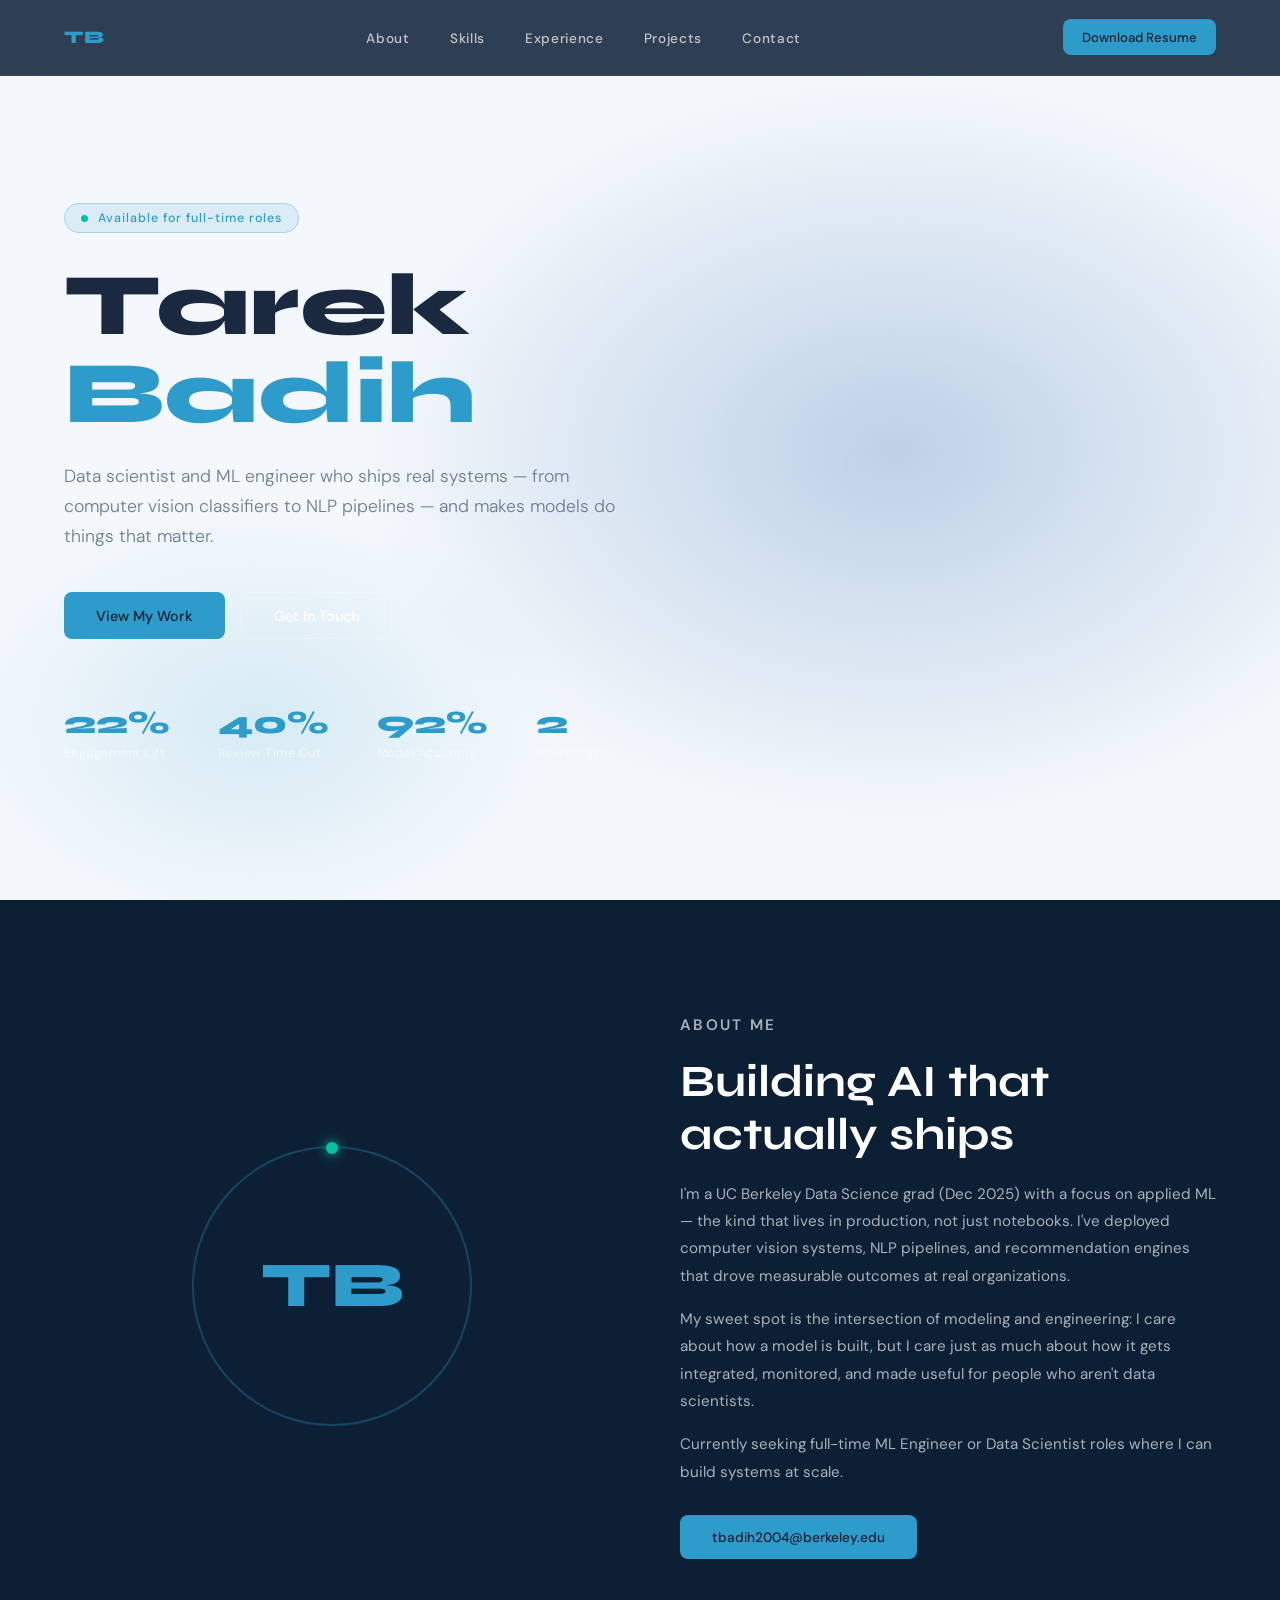
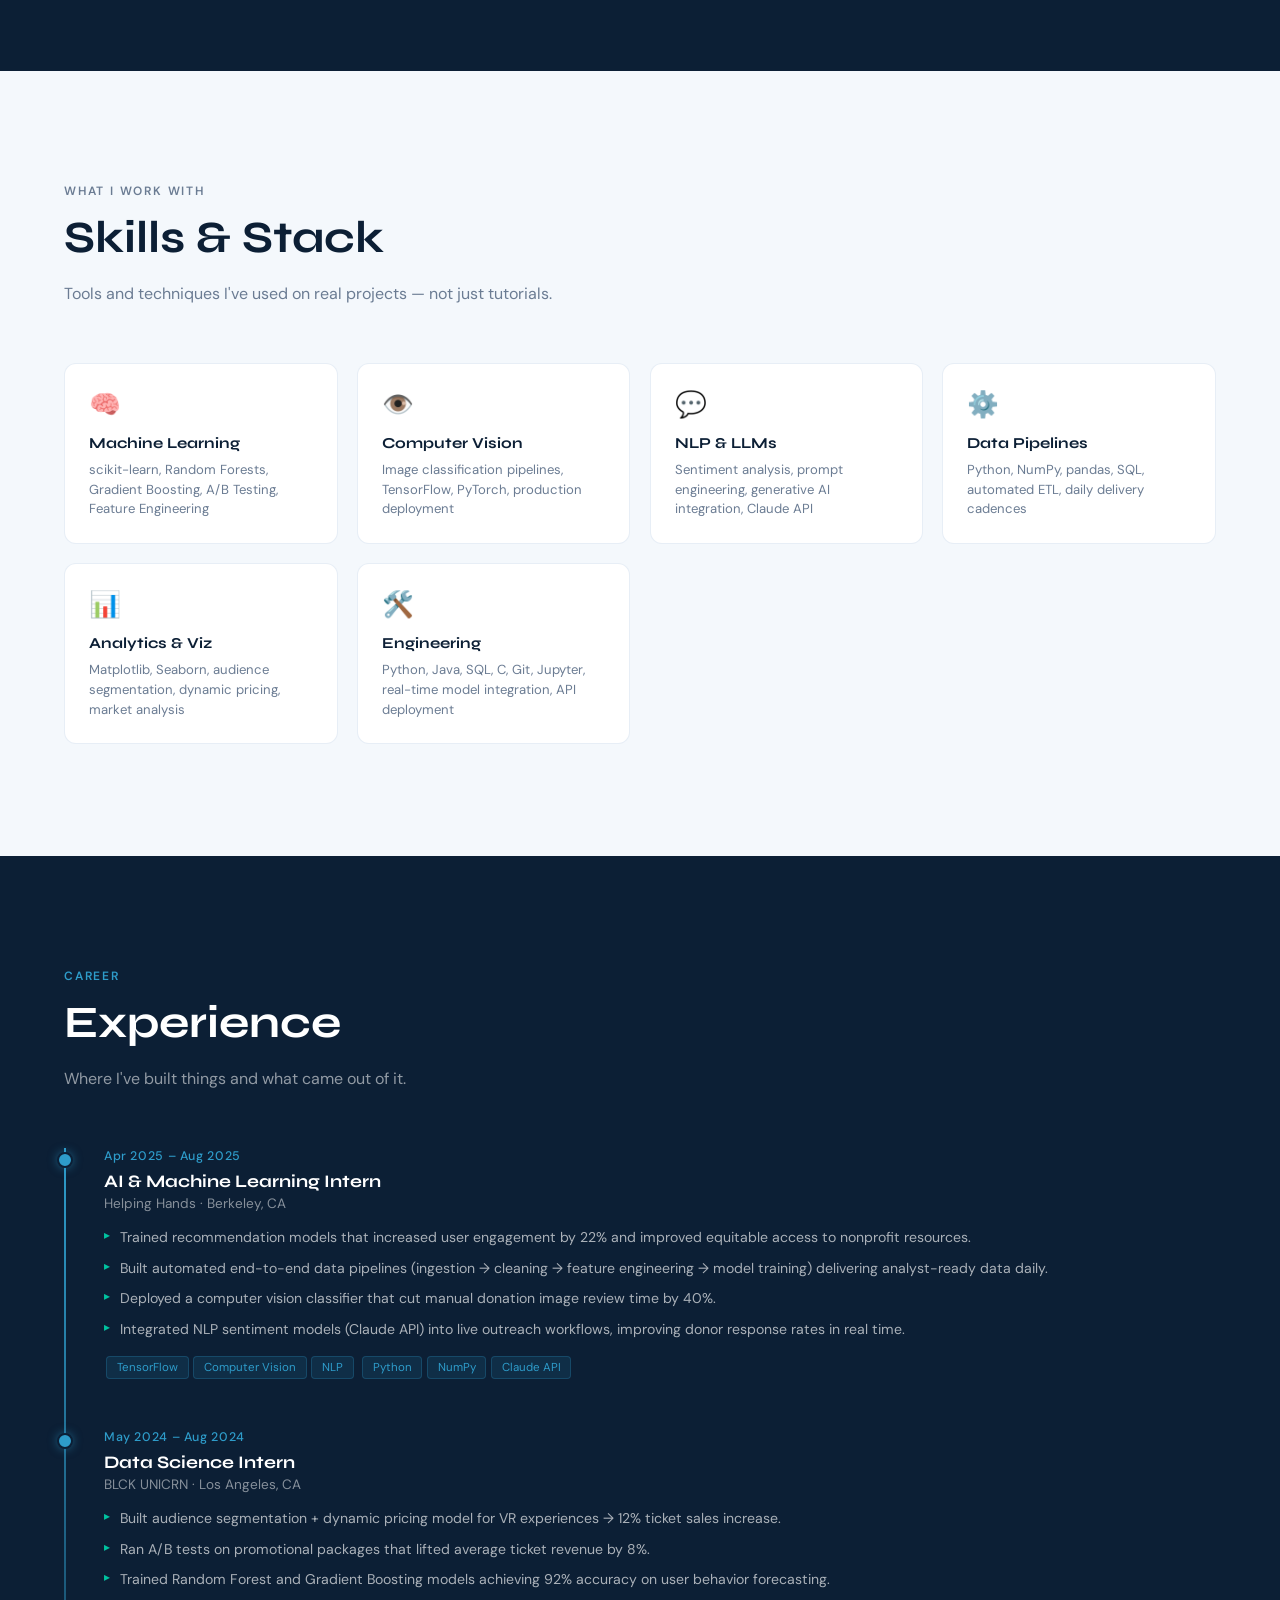
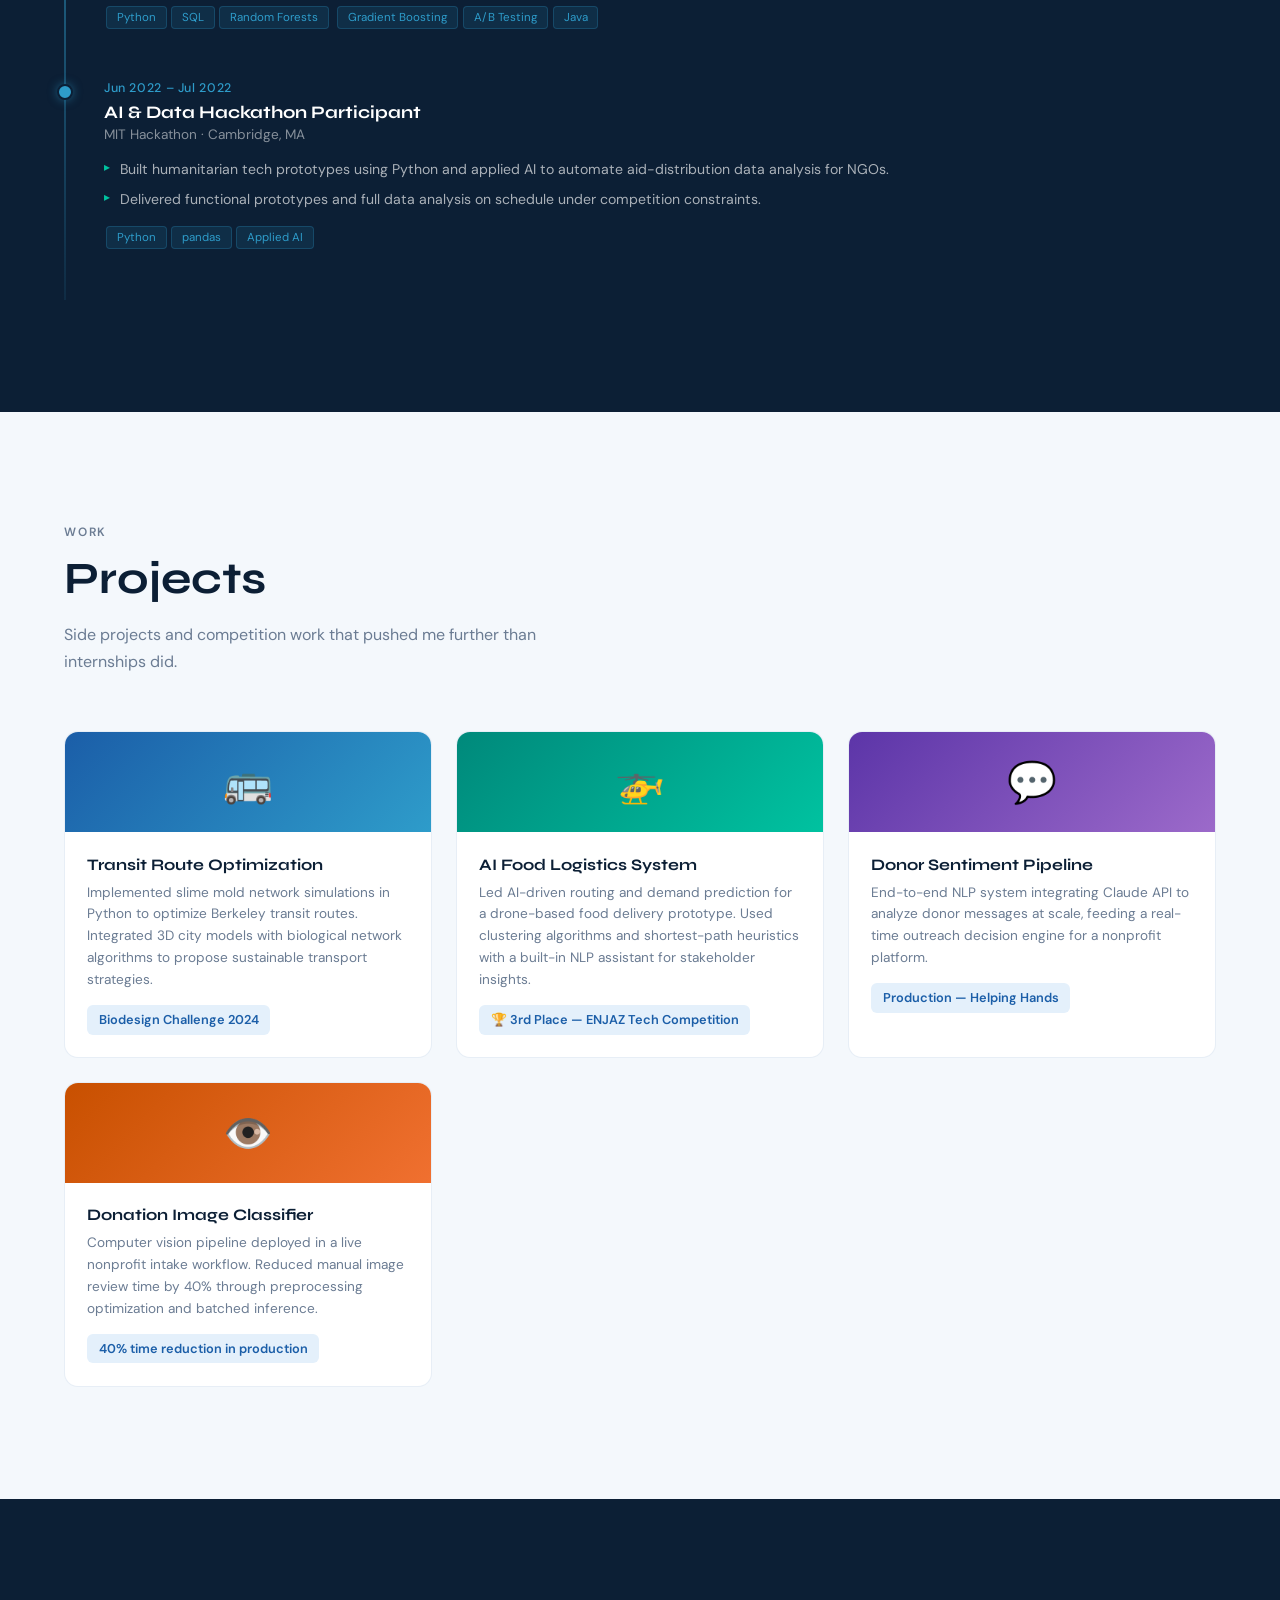
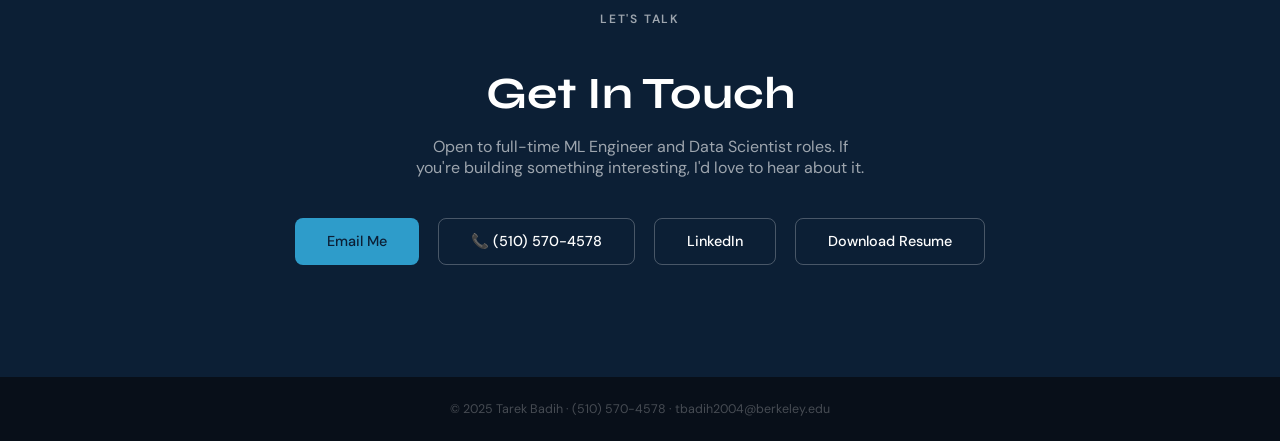
==== index.html @ 4d26dd75 "Portfolio files for Website" ====
<!DOCTYPE html>
<html lang="en">
<head>
<meta charset="UTF-8"/>
<meta name="viewport" content="width=device-width, initial-scale=1.0"/>
<title>Tarek Badih — Data Scientist & ML Engineer</title>
<link href="https://fonts.googleapis.com/css2?family=Syne:wght@400;600;700;800&family=DM+Sans:ital,wght@0,300;0,400;0,500;1,300&display=swap" rel="stylesheet"/>
<style>
  *, *::before, *::after { box-sizing: border-box; margin: 0; padding: 0; }

  :root {
    --navy:   #0C1F35;
    --blue:   #1B5EA8;
    --accent: #2E9CCA;
    --teal:   #00C2A0;
    --white:  #FFFFFF;
    --off:    #F4F8FC;
    --gray:   #6B7C93;
    --light:  #E4F0FB;
    --text:   #1A2940;
  }

  html { scroll-behavior: smooth; }

  body {
    font-family: 'DM Sans', sans-serif;
    background: var(--navy);
    color: var(--white);
    overflow-x: hidden;
  }

  /* ── NAV ──────────────────────────────────── */
  nav {
    position: fixed; top: 0; left: 0; right: 0; z-index: 100;
    display: flex; justify-content: space-between; align-items: center;
    padding: 1.2rem 4rem;
    backdrop-filter: blur(16px);
    background: rgba(12,31,53,0.85);
    border-bottom: 1px solid rgba(46,156,202,0.15);
  }
  .nav-logo {
    font-family: 'Syne', sans-serif;
    font-weight: 800; font-size: 1.1rem;
    color: var(--accent); letter-spacing: 0.05em;
  }
  .nav-links { display: flex; gap: 2.5rem; list-style: none; }
  .nav-links a {
    color: rgba(255,255,255,0.7); text-decoration: none;
    font-size: 0.85rem; font-weight: 500; letter-spacing: 0.05em;
    transition: color 0.2s;
  }
  .nav-links a:hover { color: var(--accent); }

  /* ── HERO ─────────────────────────────────── */
  #hero {
    min-height: 100vh;
    display: flex; align-items: center;
    padding: 8rem 4rem 4rem;
    position: relative; overflow: hidden;
  }
  .hero-bg {
    position: absolute; inset: 0; z-index: 0;
    background:
      radial-gradient(ellipse 60% 60% at 70% 50%, rgba(27,94,168,0.25) 0%, transparent 70%),
      radial-gradient(ellipse 40% 40% at 20% 80%, rgba(46,156,202,0.15) 0%, transparent 60%);
  }
  .hero-grid {
    position: absolute; inset: 0; z-index: 0; opacity: 0.04;
    background-image: linear-gradient(rgba(255,255,255,0.5) 1px, transparent 1px),
                      linear-gradient(90deg, rgba(255,255,255,0.5) 1px, transparent 1px);
    background-size: 60px 60px;
  }
  .hero-content { position: relative; z-index: 1; max-width: 700px; }
  .hero-eyebrow {
    display: inline-flex; align-items: center; gap: 0.6rem;
    background: rgba(46,156,202,0.12); border: 1px solid rgba(46,156,202,0.3);
    border-radius: 100px; padding: 0.4rem 1rem;
    font-size: 0.78rem; font-weight: 500; letter-spacing: 0.08em;
    color: var(--accent); margin-bottom: 1.8rem;
    animation: fadeUp 0.6s ease both;
  }
  .hero-eyebrow::before {
    content: ''; width: 7px; height: 7px; border-radius: 50%;
    background: var(--teal); animation: pulse 2s infinite;
  }
  @keyframes pulse {
    0%,100% { opacity: 1; transform: scale(1); }
    50% { opacity: 0.5; transform: scale(0.8); }
  }
  h1 {
    font-family: 'Syne', sans-serif;
    font-size: clamp(3rem, 7vw, 5.5rem);
    font-weight: 800; line-height: 1.0;
    margin-bottom: 1.5rem;
    animation: fadeUp 0.6s 0.1s ease both;
  }
  h1 span { color: var(--accent); }
  .hero-sub {
    font-size: 1.1rem; font-weight: 300; line-height: 1.7;
    color: rgba(255,255,255,0.7); max-width: 560px;
    margin-bottom: 2.5rem;
    animation: fadeUp 0.6s 0.2s ease both;
  }
  .hero-btns {
    display: flex; gap: 1rem; flex-wrap: wrap;
    animation: fadeUp 0.6s 0.3s ease both;
  }
  .btn {
    display: inline-flex; align-items: center; gap: 0.5rem;
    padding: 0.85rem 2rem; border-radius: 8px;
    font-weight: 500; font-size: 0.9rem; text-decoration: none;
    transition: all 0.2s; cursor: pointer; border: none;
  }
  .btn-primary {
    background: var(--accent); color: var(--navy);
  }
  .btn-primary:hover { background: #3db5e8; transform: translateY(-2px); box-shadow: 0 8px 24px rgba(46,156,202,0.35); }
  .btn-outline {
    background: transparent; color: var(--white);
    border: 1px solid rgba(255,255,255,0.25);
  }
  .btn-outline:hover { border-color: var(--accent); color: var(--accent); transform: translateY(-2px); }

  .hero-stats {
    display: flex; gap: 3rem; margin-top: 4rem;
    animation: fadeUp 0.6s 0.4s ease both;
  }
  .stat-num {
    font-family: 'Syne', sans-serif; font-size: 2rem; font-weight: 800;
    color: var(--accent);
  }
  .stat-label { font-size: 0.78rem; color: rgba(255,255,255,0.5); margin-top: 0.2rem; letter-spacing: 0.04em; }

  /* ── SECTIONS SHARED ──────────────────────── */
  section { padding: 7rem 4rem; }
  section:nth-child(even) { background: var(--off); color: var(--text); }
  section:nth-child(even) h2 { color: var(--navy); }
  section:nth-child(even) p { color: var(--gray); }

  .section-label {
    font-size: 0.75rem; font-weight: 600; letter-spacing: 0.15em;
    color: var(--accent); text-transform: uppercase; margin-bottom: 0.75rem;
  }
  h2 {
    font-family: 'Syne', sans-serif; font-size: clamp(2rem, 4vw, 2.8rem);
    font-weight: 700; margin-bottom: 1rem;
  }
  .section-intro { font-size: 1rem; line-height: 1.7; max-width: 520px; margin-bottom: 3.5rem; }

  @keyframes fadeUp {
    from { opacity: 0; transform: translateY(24px); }
    to   { opacity: 1; transform: translateY(0); }
  }

  /* ── ABOUT ────────────────────────────────── */
  #about { background: var(--navy); }
  .about-grid {
    display: grid; grid-template-columns: 1fr 1fr; gap: 5rem; align-items: center;
  }
  .about-visual {
    position: relative; aspect-ratio: 1;
    display: flex; align-items: center; justify-content: center;
  }
  .about-ring {
    width: 280px; height: 280px; border-radius: 50%;
    border: 2px solid rgba(46,156,202,0.3);
    display: flex; align-items: center; justify-content: center;
    position: relative;
    animation: rotate 20s linear infinite;
  }
  @keyframes rotate { to { transform: rotate(360deg); } }
  .about-ring::before {
    content: 'TB';
    font-family: 'Syne', sans-serif; font-size: 4rem; font-weight: 800;
    color: var(--accent);
    animation: rotate 20s linear infinite reverse;
  }
  .ring-dot {
    position: absolute; width: 12px; height: 12px; border-radius: 50%;
    background: var(--teal); top: -6px; left: 50%;
    transform: translateX(-50%);
    box-shadow: 0 0 12px var(--teal);
  }
  .about-text h2 { color: var(--white); margin-bottom: 1.2rem; }
  .about-text p { color: rgba(255,255,255,0.65); line-height: 1.8; margin-bottom: 1rem; font-size: 0.95rem; }

  /* ── SKILLS ───────────────────────────────── */
  #skills { background: var(--off); }
  .skills-grid {
    display: grid; grid-template-columns: repeat(auto-fill, minmax(220px, 1fr)); gap: 1.2rem;
  }
  .skill-card {
    background: var(--white); border-radius: 12px; padding: 1.5rem;
    border: 1px solid rgba(27,94,168,0.1);
    transition: transform 0.2s, box-shadow 0.2s;
  }
  .skill-card:hover { transform: translateY(-4px); box-shadow: 0 12px 32px rgba(27,94,168,0.12); }
  .skill-icon { font-size: 1.6rem; margin-bottom: 0.8rem; }
  .skill-card h3 { font-family: 'Syne', sans-serif; font-size: 0.95rem; font-weight: 700; color: var(--navy); margin-bottom: 0.5rem; }
  .skill-card p { font-size: 0.82rem; color: var(--gray); line-height: 1.5; }

  /* ── EXPERIENCE ───────────────────────────── */
  #experience { background: var(--navy); }
  .timeline { position: relative; }
  .timeline::before {
    content: ''; position: absolute; left: 0; top: 0; bottom: 0;
    width: 2px; background: linear-gradient(to bottom, var(--accent), rgba(46,156,202,0.1));
  }
  .tl-item { padding-left: 2.5rem; padding-bottom: 3rem; position: relative; }
  .tl-dot {
    position: absolute; left: -7px; top: 4px;
    width: 16px; height: 16px; border-radius: 50%;
    background: var(--accent); border: 2px solid var(--navy);
    box-shadow: 0 0 10px rgba(46,156,202,0.5);
  }
  .tl-date { font-size: 0.78rem; color: var(--accent); font-weight: 500; letter-spacing: 0.05em; margin-bottom: 0.4rem; }
  .tl-role { font-family: 'Syne', sans-serif; font-size: 1.1rem; font-weight: 700; color: var(--white); margin-bottom: 0.2rem; }
  .tl-company { font-size: 0.85rem; color: rgba(255,255,255,0.5); margin-bottom: 0.9rem; }
  .tl-bullets { list-style: none; display: flex; flex-direction: column; gap: 0.5rem; }
  .tl-bullets li {
    font-size: 0.88rem; color: rgba(255,255,255,0.65); line-height: 1.6;
    padding-left: 1rem; position: relative;
  }
  .tl-bullets li::before {
    content: '▸'; position: absolute; left: 0;
    color: var(--teal); font-size: 0.75rem;
  }
  .tag {
    display: inline-block; padding: 0.2rem 0.6rem; border-radius: 4px;
    background: rgba(46,156,202,0.12); border: 1px solid rgba(46,156,202,0.25);
    font-size: 0.72rem; color: var(--accent); margin: 0.15rem;
  }
  .tags { margin-top: 0.8rem; }

  /* ── PROJECTS ─────────────────────────────── */
  #projects { background: var(--off); }
  .projects-grid { display: grid; grid-template-columns: repeat(auto-fill, minmax(300px, 1fr)); gap: 1.5rem; }
  .proj-card {
    background: var(--white); border-radius: 14px; overflow: hidden;
    border: 1px solid rgba(27,94,168,0.1);
    transition: transform 0.25s, box-shadow 0.25s;
  }
  .proj-card:hover { transform: translateY(-6px); box-shadow: 0 16px 40px rgba(27,94,168,0.15); }
  .proj-top {
    height: 100px; display: flex; align-items: center; justify-content: center;
    font-size: 2.5rem;
  }
  .proj-top.blue { background: linear-gradient(135deg, #1B5EA8, #2E9CCA); }
  .proj-top.teal { background: linear-gradient(135deg, #00897B, #00C2A0); }
  .proj-top.purple { background: linear-gradient(135deg, #5C35A8, #9C6ACA); }
  .proj-top.orange { background: linear-gradient(135deg, #C85000, #F07030); }
  .proj-body { padding: 1.4rem; }
  .proj-body h3 { font-family: 'Syne', sans-serif; font-size: 1rem; font-weight: 700; color: var(--navy); margin-bottom: 0.5rem; }
  .proj-body p { font-size: 0.85rem; color: var(--gray); line-height: 1.6; margin-bottom: 0.9rem; }
  .proj-result {
    font-size: 0.8rem; font-weight: 600; color: var(--blue);
    background: var(--light); border-radius: 6px; padding: 0.4rem 0.7rem;
    display: inline-block;
  }

  /* ── CONTACT ──────────────────────────────── */
  #contact {
    background: var(--navy);
    text-align: center; display: flex; flex-direction: column; align-items: center;
  }
  #contact h2 { color: var(--white); }
  #contact p { color: rgba(255,255,255,0.6); max-width: 460px; margin-bottom: 2.5rem; }
  .contact-links { display: flex; gap: 1.2rem; flex-wrap: wrap; justify-content: center; }

  /* ── FOOTER ───────────────────────────────── */
  footer {
    background: #080F19; text-align: center;
    padding: 1.5rem; font-size: 0.78rem; color: rgba(255,255,255,0.25);
  }

  @media (max-width: 768px) {
    nav { padding: 1rem 1.5rem; }
    .nav-links { display: none; }
    section { padding: 4rem 1.5rem; }
    #hero { padding: 7rem 1.5rem 3rem; }
    .hero-stats { gap: 1.5rem; }
    .about-grid { grid-template-columns: 1fr; }
    .about-visual { display: none; }
  }
</style>
</head>
<body>

<!-- NAV -->
<nav>
  <div class="nav-logo">TB</div>
  <ul class="nav-links">
    <li><a href="#about">About</a></li>
    <li><a href="#skills">Skills</a></li>
    <li><a href="#experience">Experience</a></li>
    <li><a href="#projects">Projects</a></li>
    <li><a href="#contact">Contact</a></li>
  </ul>
  <a href="Tarek_Badih_Resume.pdf" class="btn btn-primary" style="padding:0.6rem 1.2rem;font-size:0.82rem;">Download Resume</a>
</nav>

<!-- HERO -->
<section id="hero">
  <div class="hero-bg"></div>
  <div class="hero-grid"></div>
  <div class="hero-content">
    <div class="hero-eyebrow">Available for full-time roles</div>
    <h1>Tarek<br/><span>Badih</span></h1>
    <p class="hero-sub">Data scientist and ML engineer who ships real systems — from computer vision classifiers to NLP pipelines — and makes models do things that matter.</p>
    <div class="hero-btns">
      <a href="#experience" class="btn btn-primary">View My Work</a>
      <a href="#contact" class="btn btn-outline">Get In Touch</a>
    </div>
    <div class="hero-stats">
      <div>
        <div class="stat-num">22%</div>
        <div class="stat-label">Engagement Lift</div>
      </div>
      <div>
        <div class="stat-num">40%</div>
        <div class="stat-label">Review Time Cut</div>
      </div>
      <div>
        <div class="stat-num">92%</div>
        <div class="stat-label">Model Accuracy</div>
      </div>
      <div>
        <div class="stat-num">2</div>
        <div class="stat-label">Internships</div>
      </div>
    </div>
  </div>
</section>

<!-- ABOUT -->
<section id="about">
  <div class="about-grid">
    <div class="about-visual">
      <div class="about-ring">
        <div class="ring-dot"></div>
      </div>
    </div>
    <div class="about-text">
      <p class="section-label">About Me</p>
      <h2>Building AI that actually ships</h2>
      <p>I'm a UC Berkeley Data Science grad (Dec 2025) with a focus on applied ML — the kind that lives in production, not just notebooks. I've deployed computer vision systems, NLP pipelines, and recommendation engines that drove measurable outcomes at real organizations.</p>
      <p>My sweet spot is the intersection of modeling and engineering: I care about how a model is built, but I care just as much about how it gets integrated, monitored, and made useful for people who aren't data scientists.</p>
      <p>Currently seeking full-time ML Engineer or Data Scientist roles where I can build systems at scale.</p>
      <div style="margin-top:1.8rem;">
        <a href="mailto:tbadih2004@berkeley.edu" class="btn btn-primary" style="font-size:0.85rem;">tbadih2004@berkeley.edu</a>
      </div>
    </div>
  </div>
</section>

<!-- SKILLS -->
<section id="skills">
  <p class="section-label">What I Work With</p>
  <h2>Skills & Stack</h2>
  <p class="section-intro" style="color:var(--gray);">Tools and techniques I've used on real projects — not just tutorials.</p>
  <div class="skills-grid">
    <div class="skill-card">
      <div class="skill-icon">🧠</div>
      <h3>Machine Learning</h3>
      <p>scikit-learn, Random Forests, Gradient Boosting, A/B Testing, Feature Engineering</p>
    </div>
    <div class="skill-card">
      <div class="skill-icon">👁️</div>
      <h3>Computer Vision</h3>
      <p>Image classification pipelines, TensorFlow, PyTorch, production deployment</p>
    </div>
    <div class="skill-card">
      <div class="skill-icon">💬</div>
      <h3>NLP & LLMs</h3>
      <p>Sentiment analysis, prompt engineering, generative AI integration, Claude API</p>
    </div>
    <div class="skill-card">
      <div class="skill-icon">⚙️</div>
      <h3>Data Pipelines</h3>
      <p>Python, NumPy, pandas, SQL, automated ETL, daily delivery cadences</p>
    </div>
    <div class="skill-card">
      <div class="skill-icon">📊</div>
      <h3>Analytics & Viz</h3>
      <p>Matplotlib, Seaborn, audience segmentation, dynamic pricing, market analysis</p>
    </div>
    <div class="skill-card">
      <div class="skill-icon">🛠️</div>
      <h3>Engineering</h3>
      <p>Python, Java, SQL, C, Git, Jupyter, real-time model integration, API deployment</p>
    </div>
  </div>
</section>

<!-- EXPERIENCE -->
<section id="experience">
  <p class="section-label">Career</p>
  <h2 style="color:var(--white);">Experience</h2>
  <p class="section-intro" style="color:rgba(255,255,255,0.55);">Where I've built things and what came out of it.</p>
  <div class="timeline">

    <div class="tl-item">
      <div class="tl-dot"></div>
      <div class="tl-date">Apr 2025 – Aug 2025</div>
      <div class="tl-role">AI & Machine Learning Intern</div>
      <div class="tl-company">Helping Hands · Berkeley, CA</div>
      <ul class="tl-bullets">
        <li>Trained recommendation models that increased user engagement by 22% and improved equitable access to nonprofit resources.</li>
        <li>Built automated end-to-end data pipelines (ingestion → cleaning → feature engineering → model training) delivering analyst-ready data daily.</li>
        <li>Deployed a computer vision classifier that cut manual donation image review time by 40%.</li>
        <li>Integrated NLP sentiment models (Claude API) into live outreach workflows, improving donor response rates in real time.</li>
      </ul>
      <div class="tags">
        <span class="tag">TensorFlow</span><span class="tag">Computer Vision</span><span class="tag">NLP</span>
        <span class="tag">Python</span><span class="tag">NumPy</span><span class="tag">Claude API</span>
      </div>
    </div>

    <div class="tl-item">
      <div class="tl-dot"></div>
      <div class="tl-date">May 2024 – Aug 2024</div>
      <div class="tl-role">Data Science Intern</div>
      <div class="tl-company">BLCK UNICRN · Los Angeles, CA</div>
      <ul class="tl-bullets">
        <li>Built audience segmentation + dynamic pricing model for VR experiences → 12% ticket sales increase.</li>
        <li>Ran A/B tests on promotional packages that lifted average ticket revenue by 8%.</li>
        <li>Trained Random Forest and Gradient Boosting models achieving 92% accuracy on user behavior forecasting.</li>
      </ul>
      <div class="tags">
        <span class="tag">Python</span><span class="tag">SQL</span><span class="tag">Random Forests</span>
        <span class="tag">Gradient Boosting</span><span class="tag">A/B Testing</span><span class="tag">Java</span>
      </div>
    </div>

    <div class="tl-item">
      <div class="tl-dot"></div>
      <div class="tl-date">Jun 2022 – Jul 2022</div>
      <div class="tl-role">AI & Data Hackathon Participant</div>
      <div class="tl-company">MIT Hackathon · Cambridge, MA</div>
      <ul class="tl-bullets">
        <li>Built humanitarian tech prototypes using Python and applied AI to automate aid-distribution data analysis for NGOs.</li>
        <li>Delivered functional prototypes and full data analysis on schedule under competition constraints.</li>
      </ul>
      <div class="tags">
        <span class="tag">Python</span><span class="tag">pandas</span><span class="tag">Applied AI</span>
      </div>
    </div>

  </div>
</section>

<!-- PROJECTS -->
<section id="projects">
  <p class="section-label">Work</p>
  <h2>Projects</h2>
  <p class="section-intro" style="color:var(--gray);">Side projects and competition work that pushed me further than internships did.</p>
  <div class="projects-grid">
    <div class="proj-card">
      <div class="proj-top blue">🚌</div>
      <div class="proj-body">
        <h3>Transit Route Optimization</h3>
        <p>Implemented slime mold network simulations in Python to optimize Berkeley transit routes. Integrated 3D city models with biological network algorithms to propose sustainable transport strategies.</p>
        <span class="proj-result">Biodesign Challenge 2024</span>
      </div>
    </div>
    <div class="proj-card">
      <div class="proj-top teal">🚁</div>
      <div class="proj-body">
        <h3>AI Food Logistics System</h3>
        <p>Led AI-driven routing and demand prediction for a drone-based food delivery prototype. Used clustering algorithms and shortest-path heuristics with a built-in NLP assistant for stakeholder insights.</p>
        <span class="proj-result">🏆 3rd Place — ENJAZ Tech Competition</span>
      </div>
    </div>
    <div class="proj-card">
      <div class="proj-top purple">💬</div>
      <div class="proj-body">
        <h3>Donor Sentiment Pipeline</h3>
        <p>End-to-end NLP system integrating Claude API to analyze donor messages at scale, feeding a real-time outreach decision engine for a nonprofit platform.</p>
        <span class="proj-result">Production — Helping Hands</span>
      </div>
    </div>
    <div class="proj-card">
      <div class="proj-top orange">👁️</div>
      <div class="proj-body">
        <h3>Donation Image Classifier</h3>
        <p>Computer vision pipeline deployed in a live nonprofit intake workflow. Reduced manual image review time by 40% through preprocessing optimization and batched inference.</p>
        <span class="proj-result">40% time reduction in production</span>
      </div>
    </div>
  </div>
</section>

<!-- CONTACT -->
<section id="contact">
  <p class="section-label">Let's Talk</p>
  <h2>Get In Touch</h2>
  <p>Open to full-time ML Engineer and Data Scientist roles. If you're building something interesting, I'd love to hear about it.</p>
  <div class="contact-links">
    <a href="mailto:tbadih2004@berkeley.edu" class="btn btn-primary">Email Me</a>
    <a href="tel:5105704578" class="btn btn-outline">📞 (510) 570-4578</a>
    <a href="https://www.linkedin.com/in/tarek-b-b39115257/" target="_blank" class="btn btn-outline">LinkedIn</a>
    <a href="Tarek_Badih_Resume.pdf" class="btn btn-outline">Download Resume</a>
  </div>
</section>

<footer>
  © 2025 Tarek Badih · (510) 570-4578 · tbadih2004@berkeley.edu
</footer>

</body>
</html>
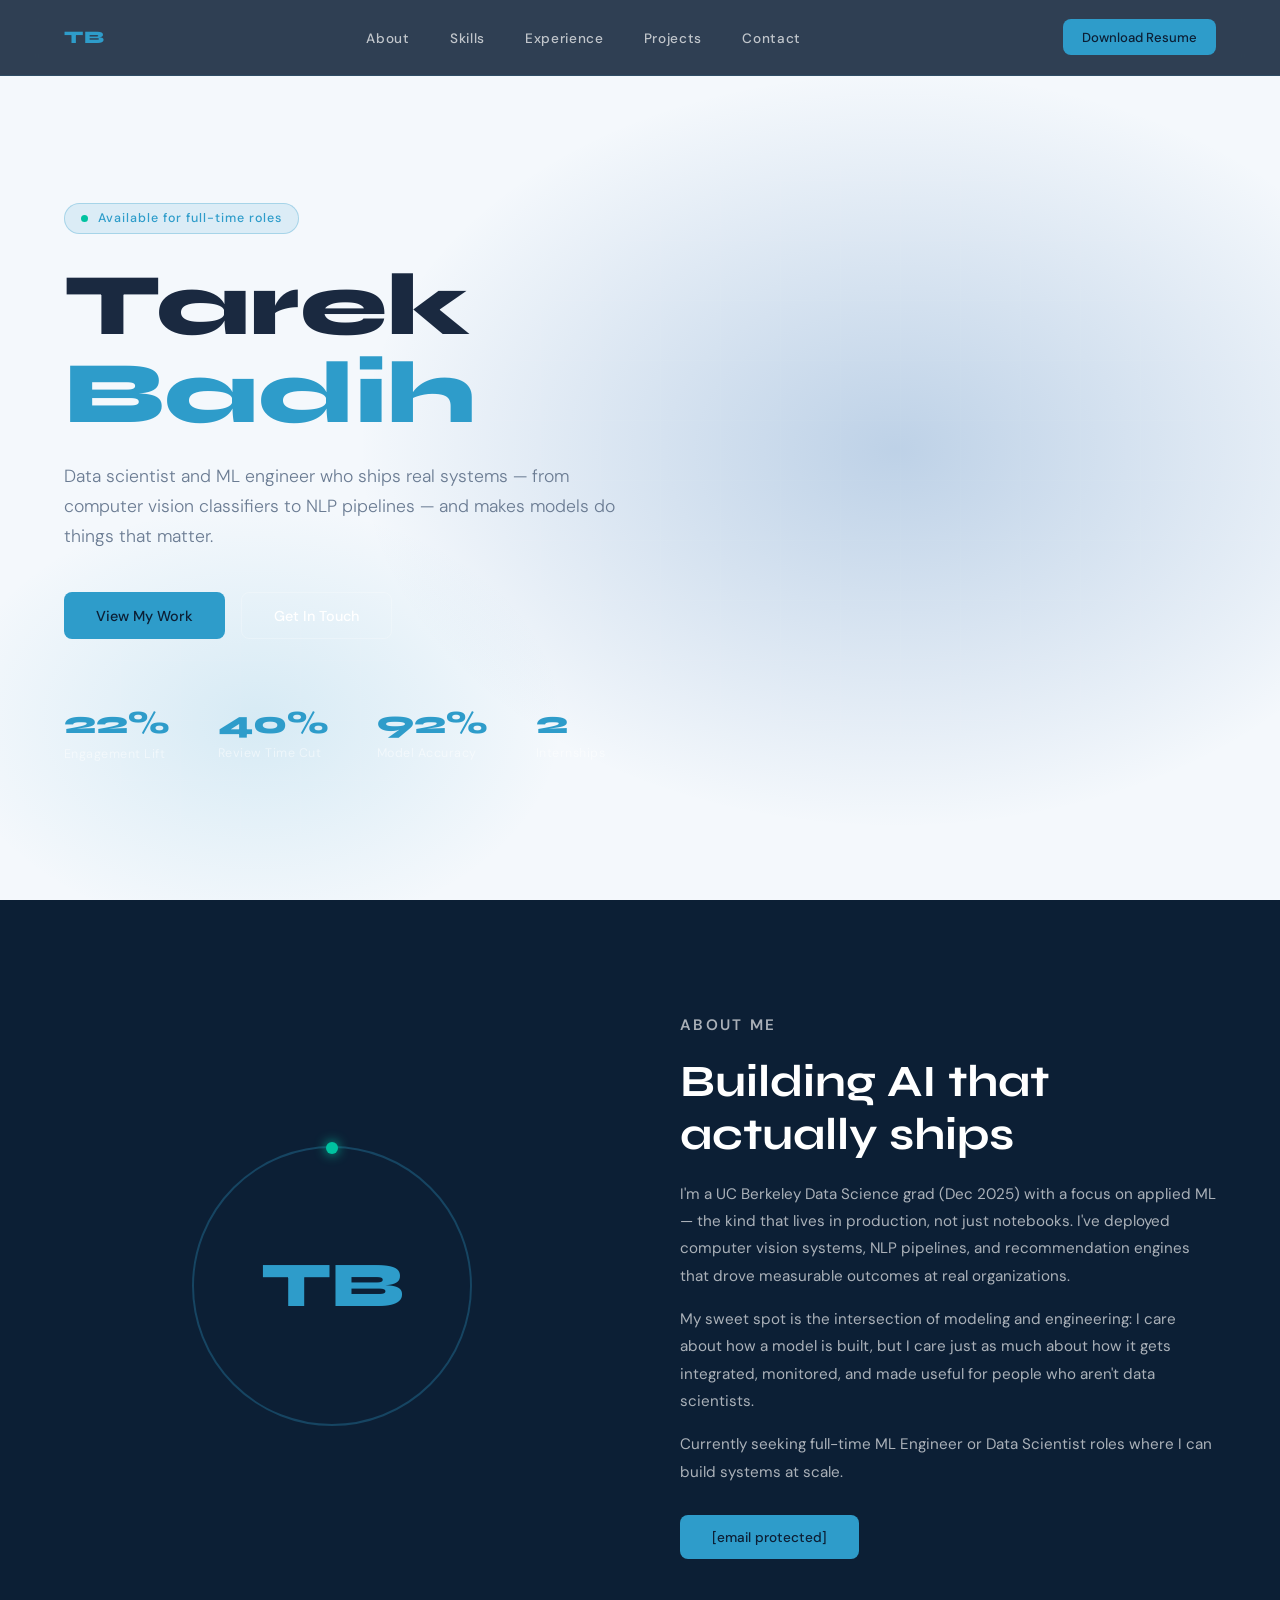
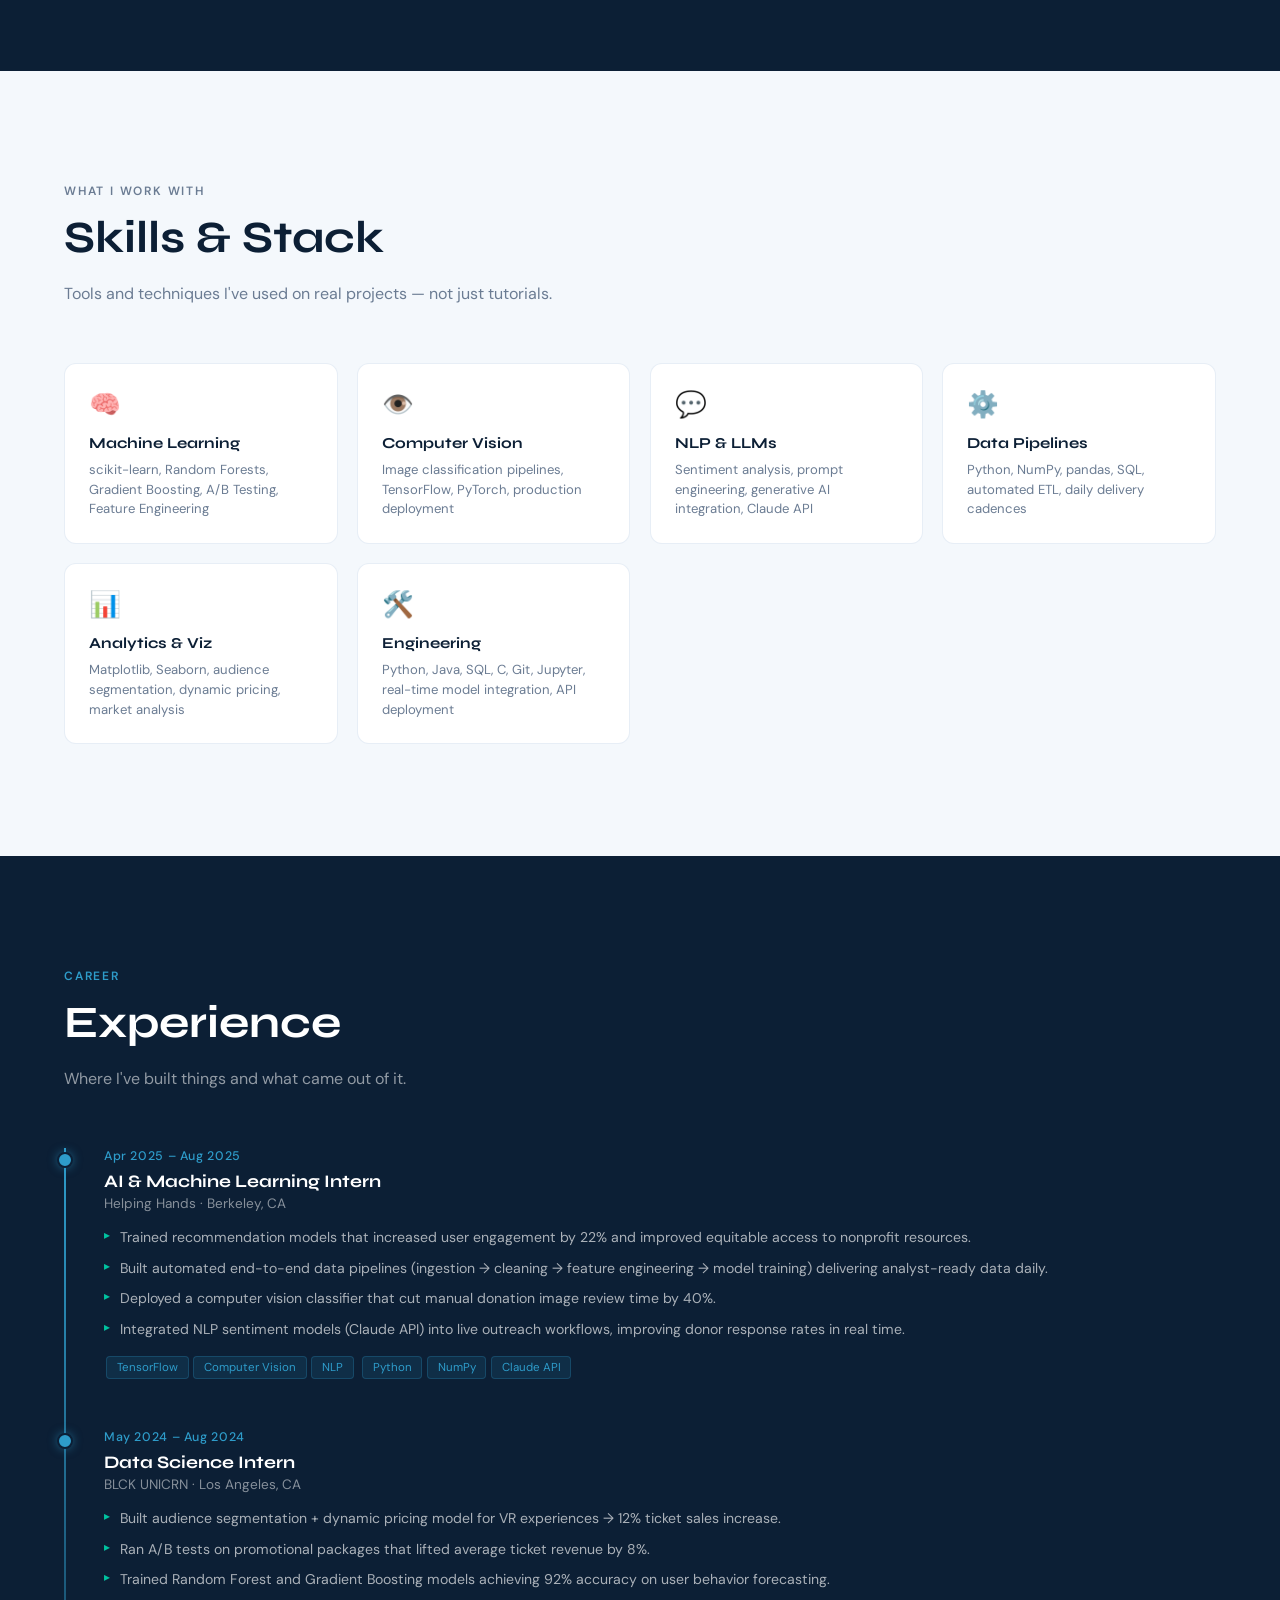
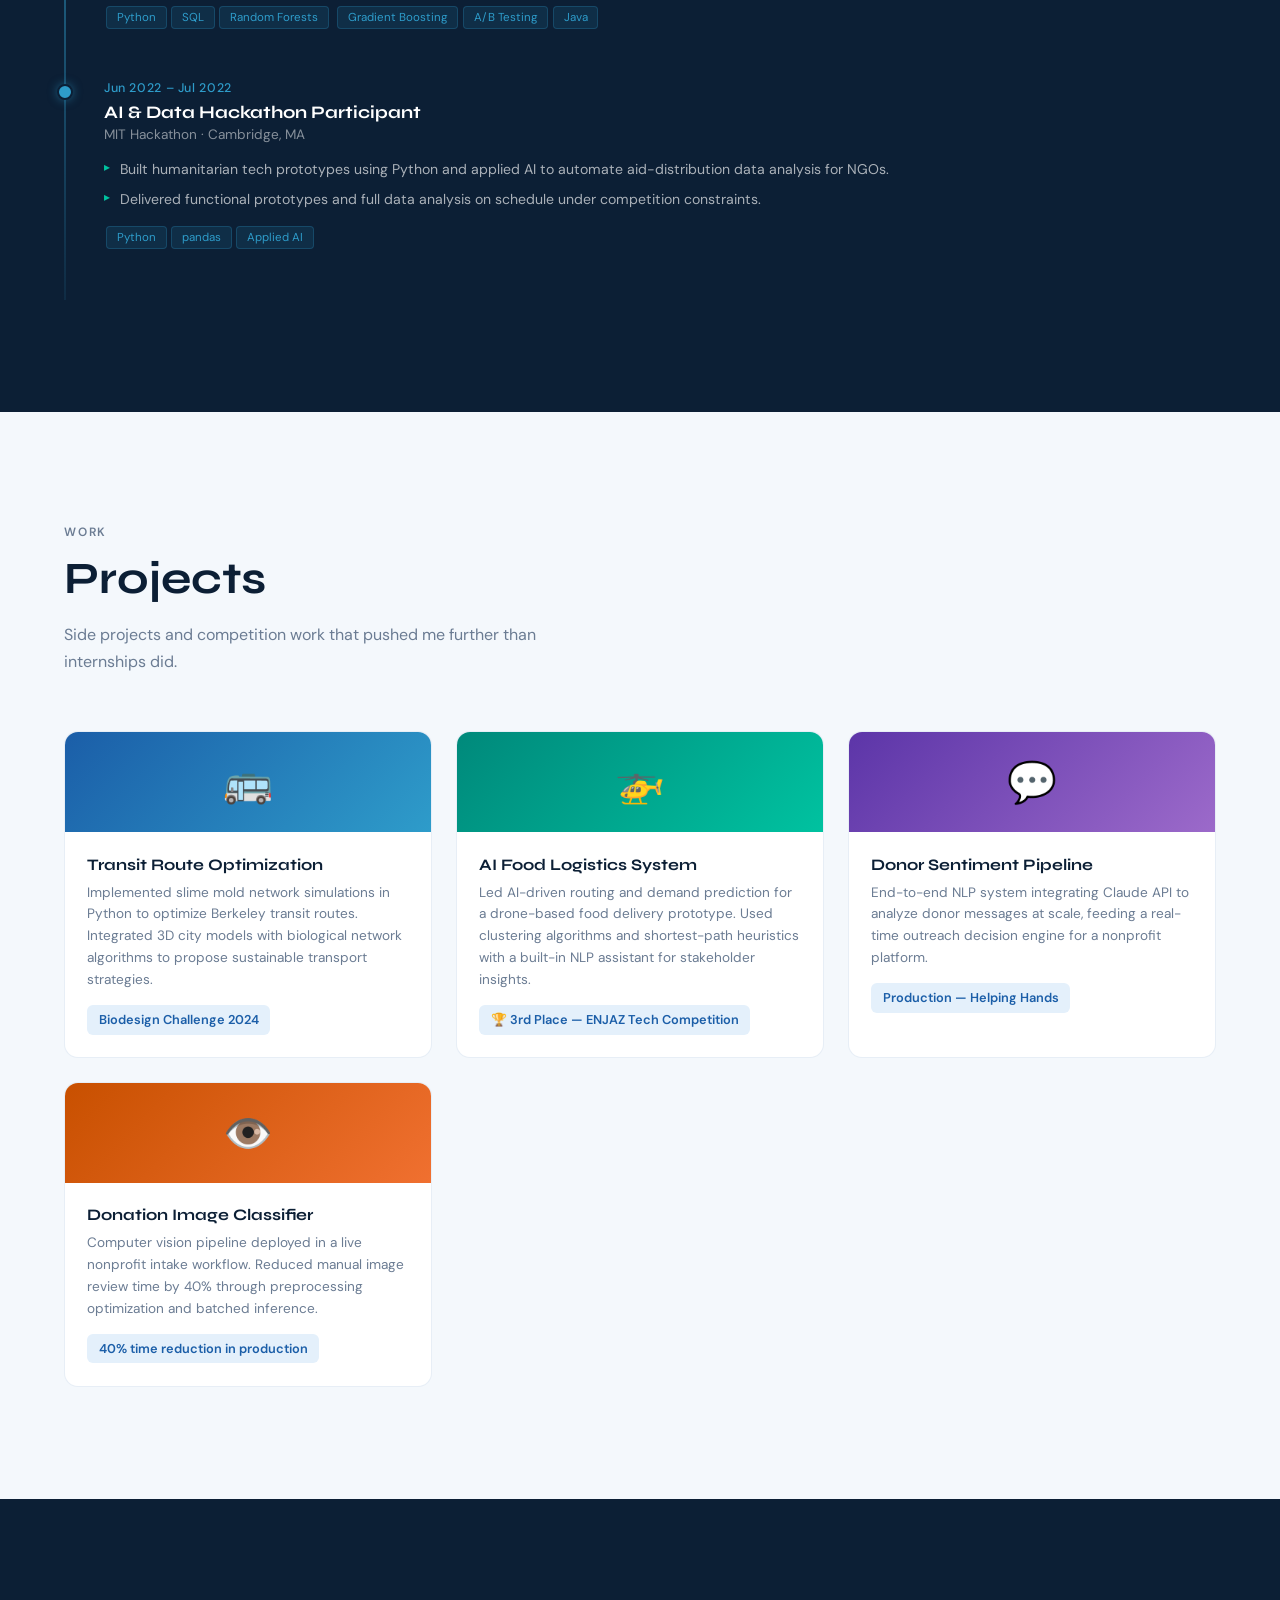
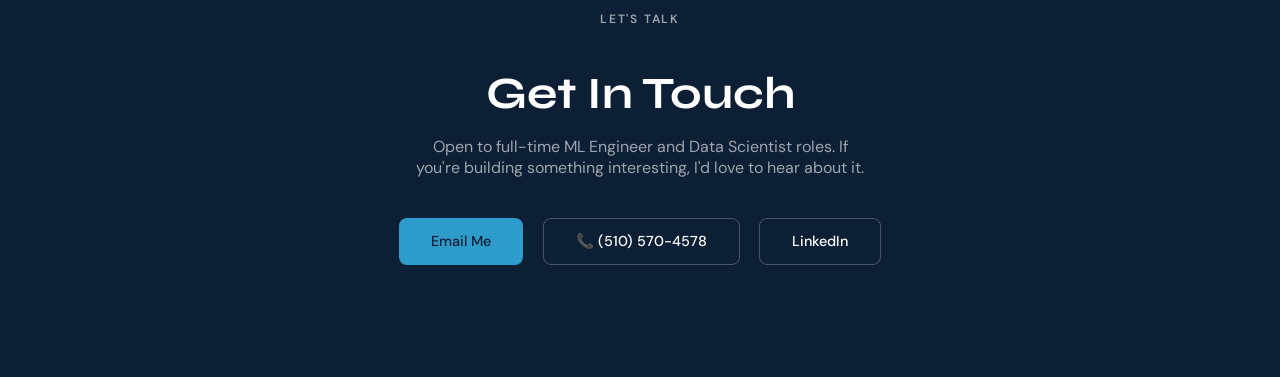
==== commit c49d1a18: "Website portfolio added" ====
--- a/index.html
+++ b/index.html
@@ -347,7 +347,7 @@
       <p>My sweet spot is the intersection of modeling and engineering: I care about how a model is built, but I care just as much about how it gets integrated, monitored, and made useful for people who aren't data scientists.</p>
       <p>Currently seeking full-time ML Engineer or Data Scientist roles where I can build systems at scale.</p>
       <div style="margin-top:1.8rem;">
-        <a href="mailto:tbadih2004@berkeley.edu" class="btn btn-primary" style="font-size:0.85rem;">tbadih2004@berkeley.edu</a>
+        <a href="/cdn-cgi/l/email-protection#2054424144494812101014604245524b454c45590e454455" class="btn btn-primary" style="font-size:0.85rem;"><span class="__cf_email__" data-cfemail="3044525154595802000004705255425b555c55491e555445">[email&#160;protected]</span></a>
       </div>
     </div>
   </div>
@@ -496,16 +496,7 @@
   <h2>Get In Touch</h2>
   <p>Open to full-time ML Engineer and Data Scientist roles. If you're building something interesting, I'd love to hear about it.</p>
   <div class="contact-links">
-    <a href="mailto:tbadih2004@berkeley.edu" class="btn btn-primary">Email Me</a>
+    <a href="/cdn-cgi/l/email-protection#8df9efece9e4e5bfbdbdb9cdefe8ffe6e8e1e8f4a3e8e9f8" class="btn btn-primary">Email Me</a>
     <a href="tel:5105704578" class="btn btn-outline">📞 (510) 570-4578</a>
     <a href="https://www.linkedin.com/in/tarek-b-b39115257/" target="_blank" class="btn btn-outline">LinkedIn</a>
-    <a href="Tarek_Badih_Resume.pdf" class="btn btn-outline">Download Resume</a>
-  </div>
-</section>
-
-<footer>
-  © 2025 Tarek Badih · (510) 570-4578 · tbadih2004@berkeley.edu
-</footer>
-
-</body>
-</html>
+    <a href="Tar
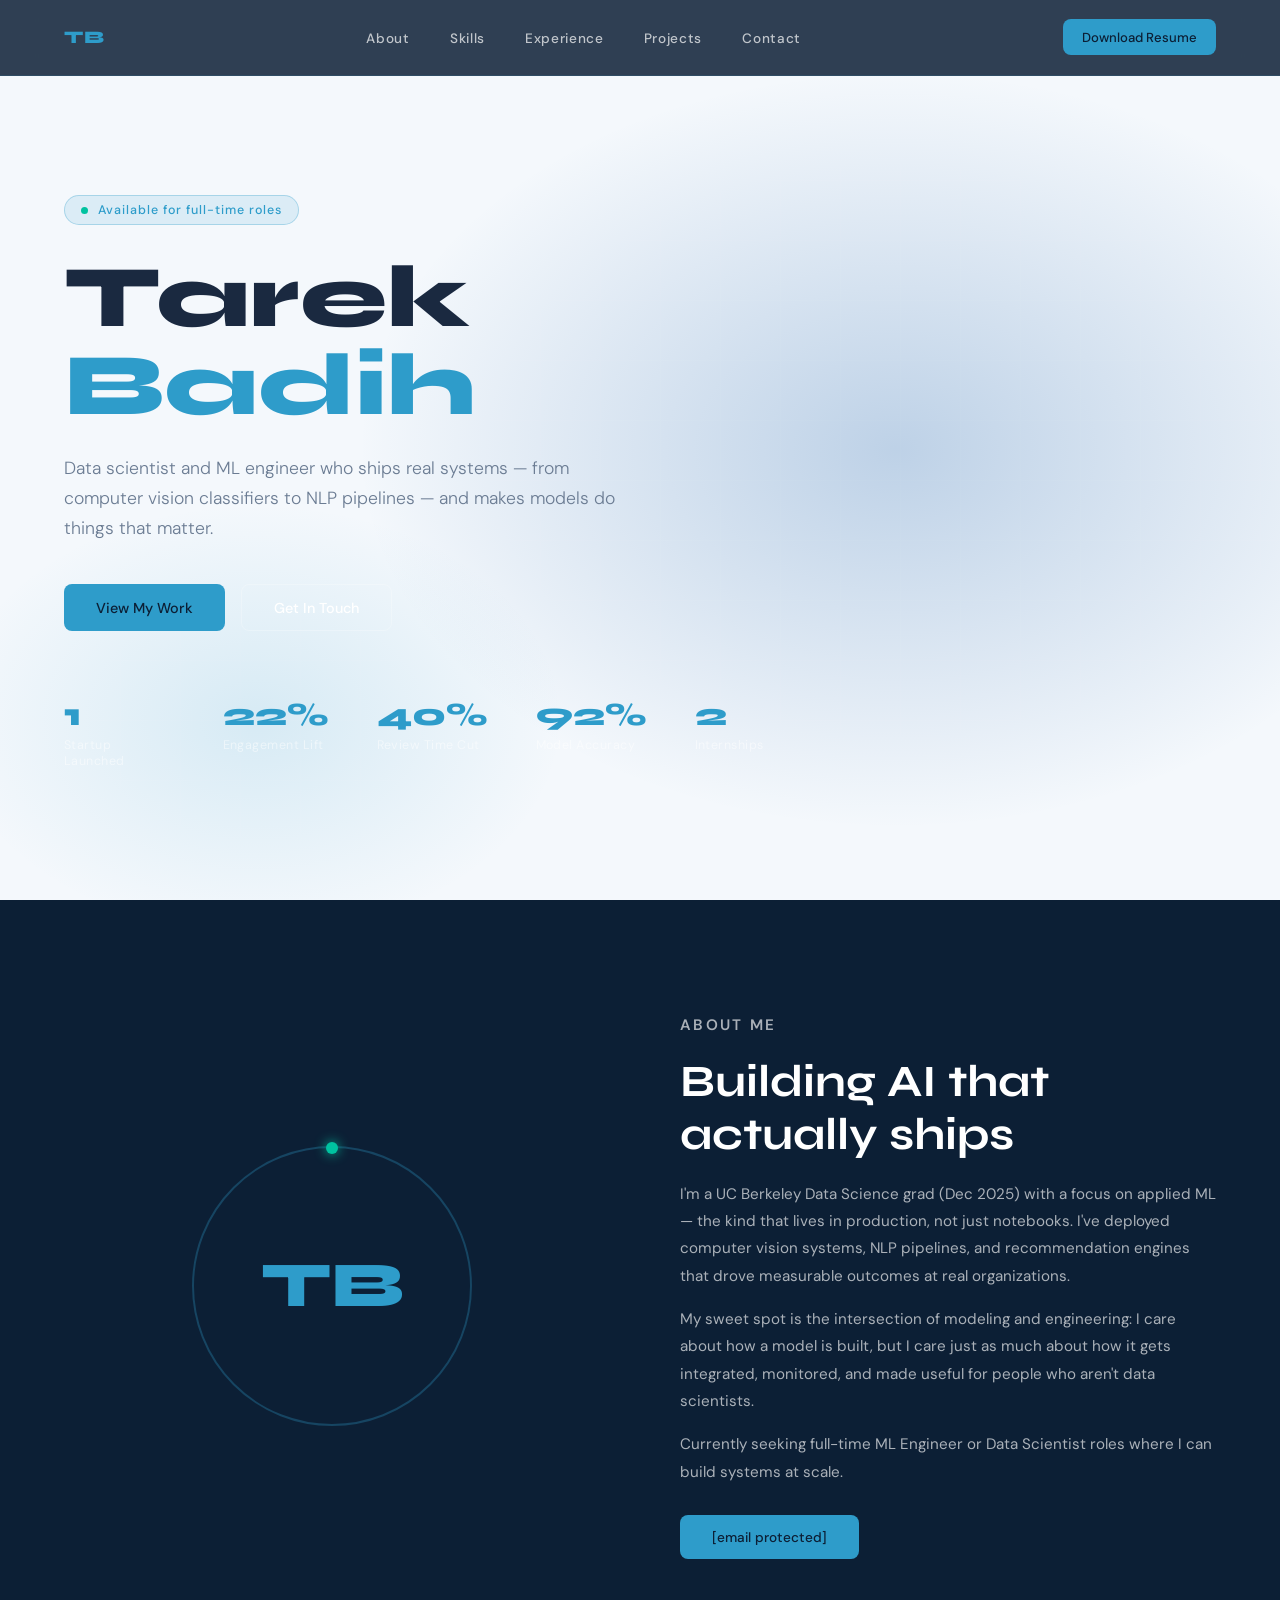
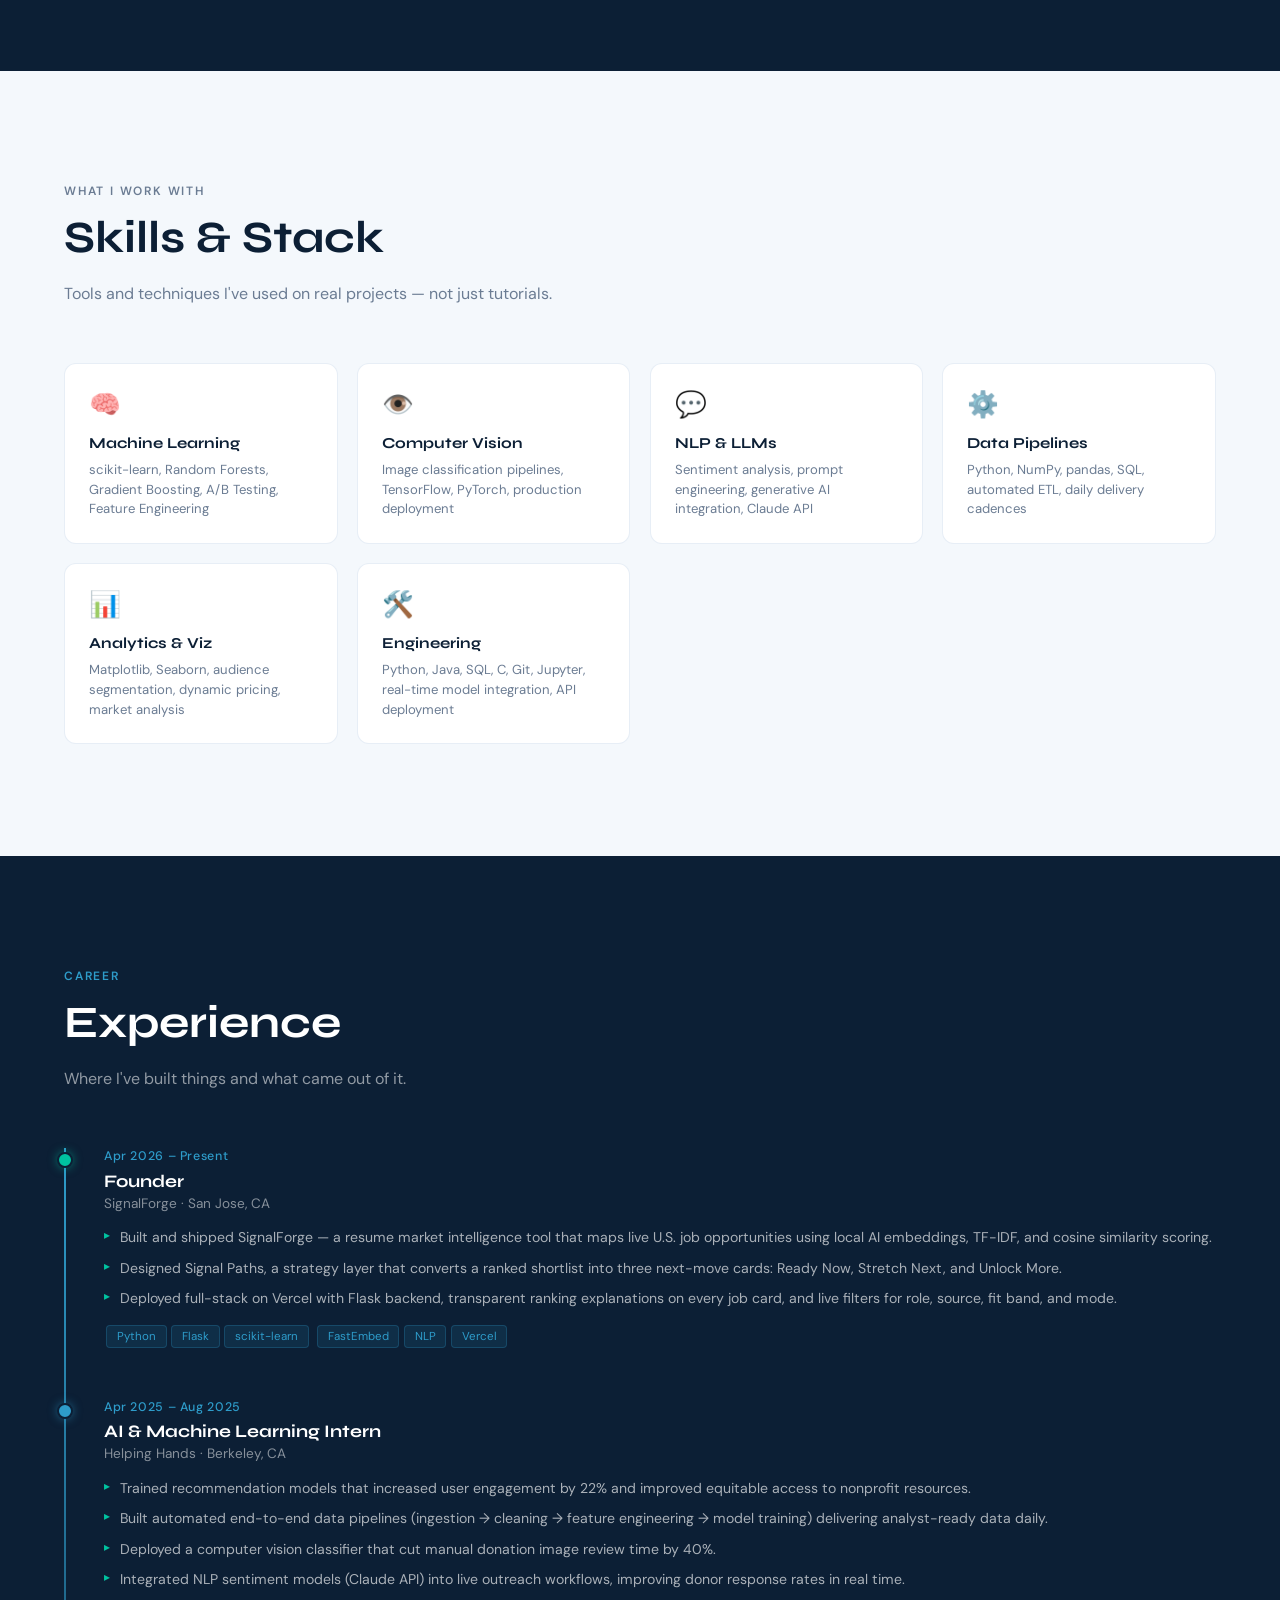
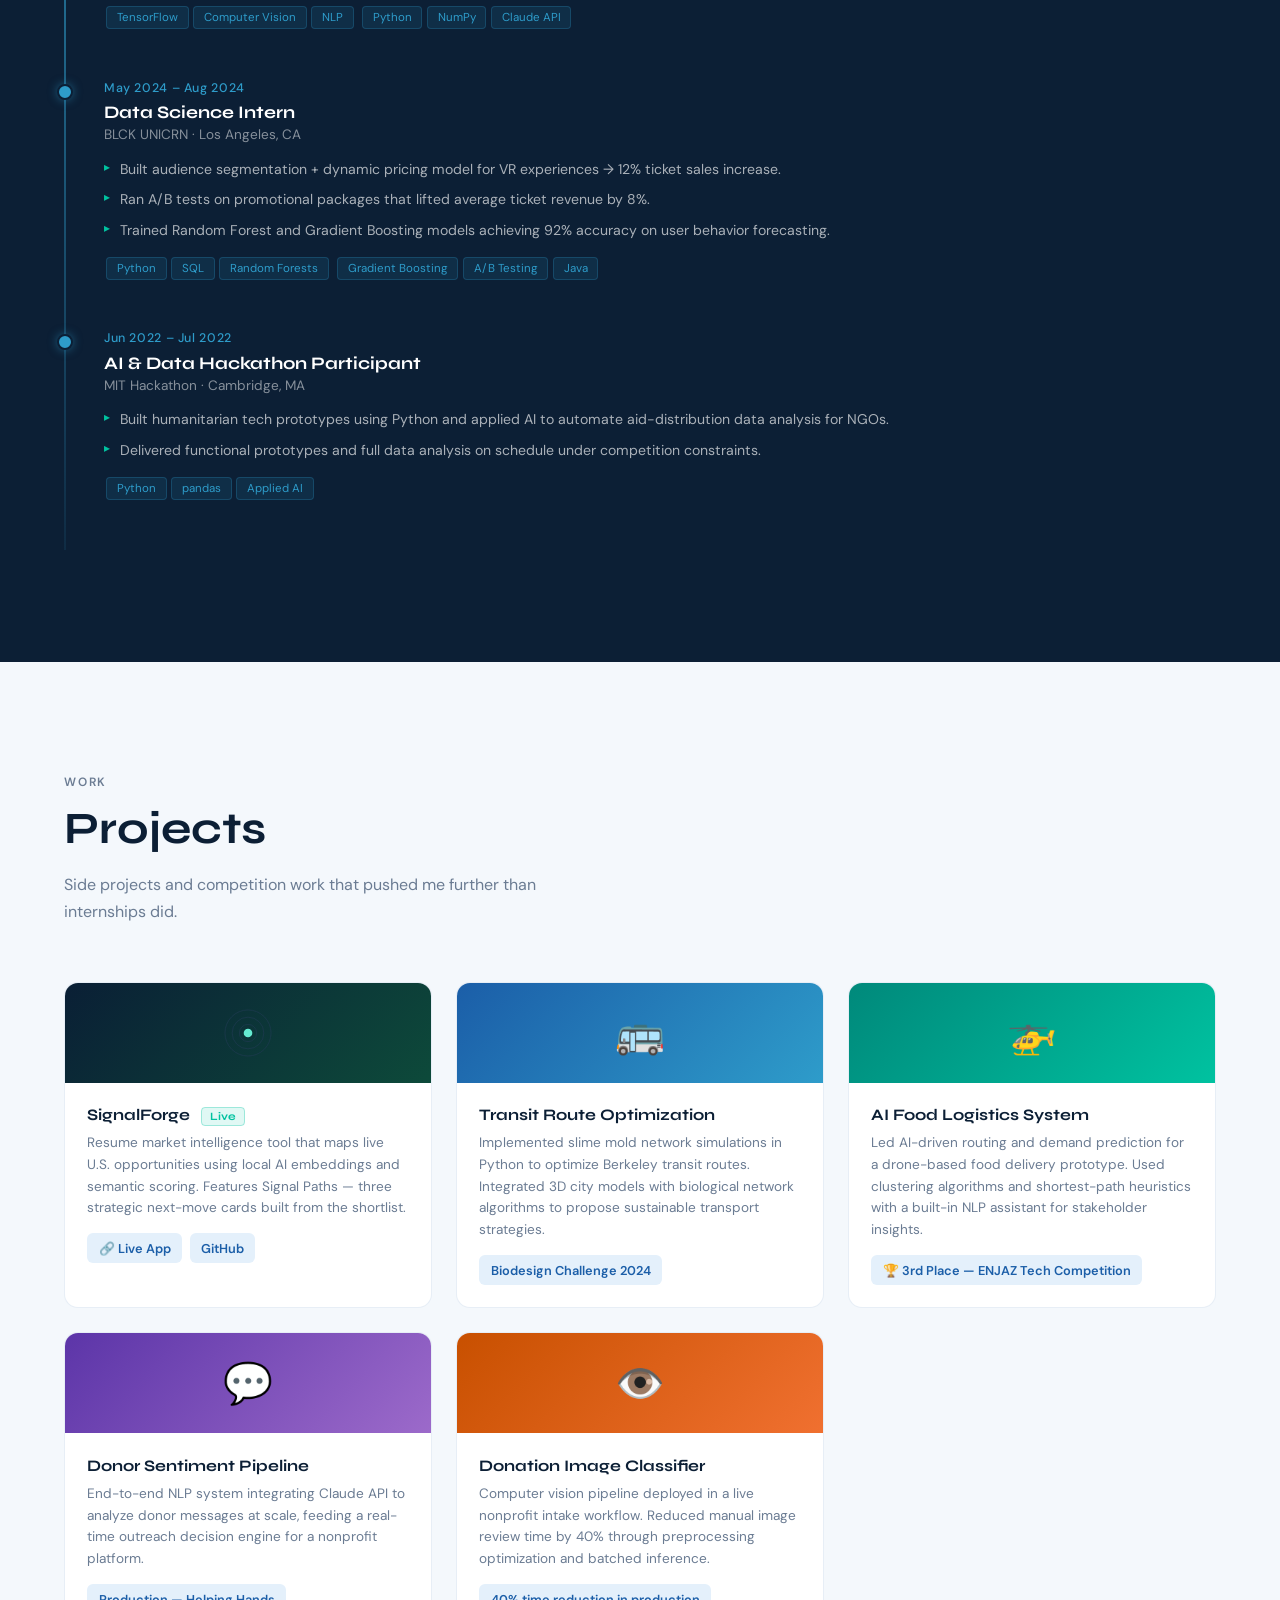
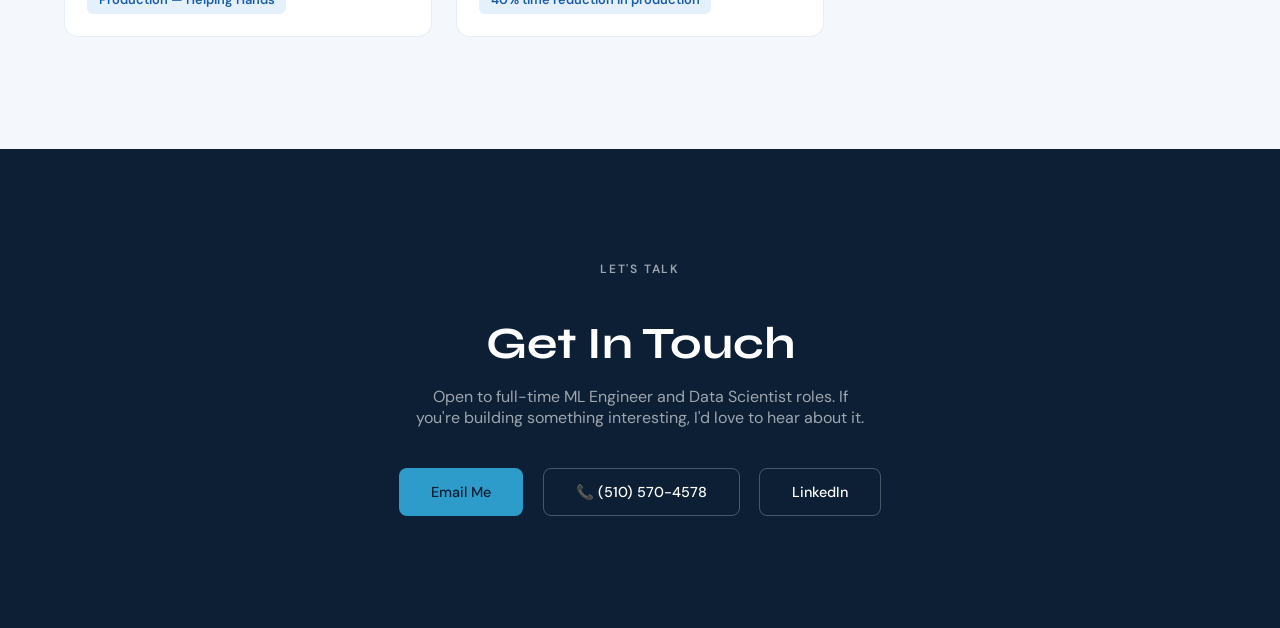
==== commit 8ff428a7: "Updated Website Founded Signal Forge" ====
--- a/index.html
+++ b/index.html
@@ -313,6 +313,10 @@
     </div>
     <div class="hero-stats">
       <div>
+        <div class="stat-num">1</div>
+        <div class="stat-label">Startup Launched</div>
+      </div>
+      <div>
         <div class="stat-num">22%</div>
         <div class="stat-label">Engagement Lift</div>
       </div>
@@ -398,6 +402,22 @@
   <h2 style="color:var(--white);">Experience</h2>
   <p class="section-intro" style="color:rgba(255,255,255,0.55);">Where I've built things and what came out of it.</p>
   <div class="timeline">
+
+    <div class="tl-item">
+      <div class="tl-dot" style="background:var(--teal);box-shadow:0 0 10px rgba(0,194,160,0.5);"></div>
+      <div class="tl-date">Apr 2026 – Present</div>
+      <div class="tl-role">Founder</div>
+      <div class="tl-company">SignalForge · San Jose, CA</div>
+      <ul class="tl-bullets">
+        <li>Built and shipped SignalForge — a resume market intelligence tool that maps live U.S. job opportunities using local AI embeddings, TF-IDF, and cosine similarity scoring.</li>
+        <li>Designed Signal Paths, a strategy layer that converts a ranked shortlist into three next-move cards: Ready Now, Stretch Next, and Unlock More.</li>
+        <li>Deployed full-stack on Vercel with Flask backend, transparent ranking explanations on every job card, and live filters for role, source, fit band, and mode.</li>
+      </ul>
+      <div class="tags">
+        <span class="tag">Python</span><span class="tag">Flask</span><span class="tag">scikit-learn</span>
+        <span class="tag">FastEmbed</span><span class="tag">NLP</span><span class="tag">Vercel</span>
+      </div>
+    </div>
 
     <div class="tl-item">
       <div class="tl-dot"></div>
@@ -456,6 +476,19 @@
   <p class="section-intro" style="color:var(--gray);">Side projects and competition work that pushed me further than internships did.</p>
   <div class="projects-grid">
     <div class="proj-card">
+      <div class="proj-top" style="background:linear-gradient(135deg,#0a1f35,#0d4a3a);">
+        <svg width="48" height="48" viewBox="0 0 100 100"><circle cx="50" cy="50" r="48" fill="none" stroke="#1e3a50" stroke-width="1.5"/><circle cx="50" cy="50" r="33" fill="none" stroke="#1e3a50" stroke-width="1.5"/><circle cx="50" cy="50" r="18" fill="none" stroke="#1e3a50" stroke-width="1.5"/><circle cx="50" cy="50" r="9"><animate attributeName="fill" values="#3dd6b0;#6ef0d8;#3dd6b0" dur="2s" repeatCount="indefinite"/></circle></svg>
+      </div>
+      <div class="proj-body">
+        <h3>SignalForge <span style="font-size:0.7rem;background:rgba(0,194,160,0.12);color:#00C2A0;border:1px solid rgba(0,194,160,0.3);padding:0.15rem 0.5rem;border-radius:4px;margin-left:0.4rem;">Live</span></h3>
+        <p>Resume market intelligence tool that maps live U.S. opportunities using local AI embeddings and semantic scoring. Features Signal Paths — three strategic next-move cards built from the shortlist.</p>
+        <div style="display:flex;gap:0.5rem;flex-wrap:wrap;margin-bottom:0.9rem;">
+          <a href="https://signalforge-seven.vercel.app" target="_blank" class="proj-result" style="text-decoration:none;">🔗 Live App</a>
+          <a href="https://github.com/tbadih366/SignalForge" target="_blank" class="proj-result" style="text-decoration:none;">GitHub</a>
+        </div>
+      </div>
+    </div>
+    <div class="proj-card">
       <div class="proj-top blue">🚌</div>
       <div class="proj-body">
         <h3>Transit Route Optimization</h3>
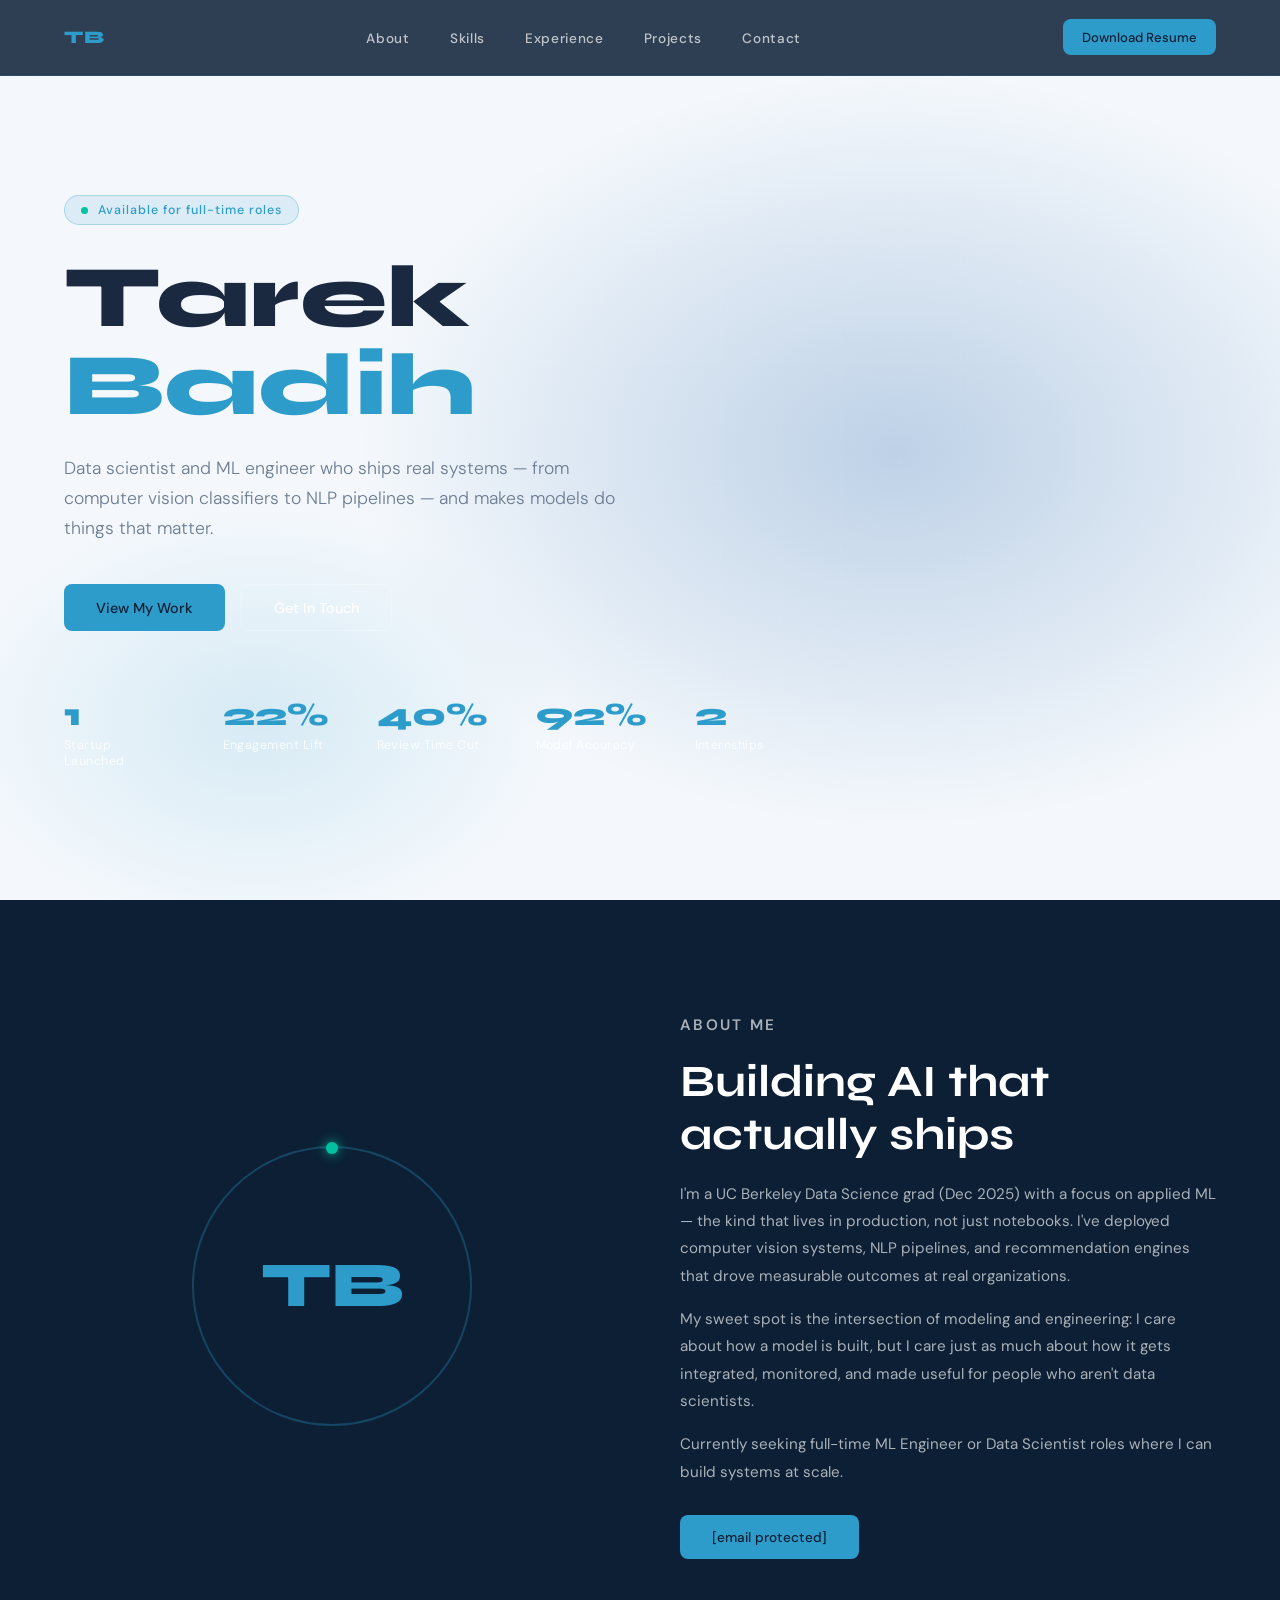
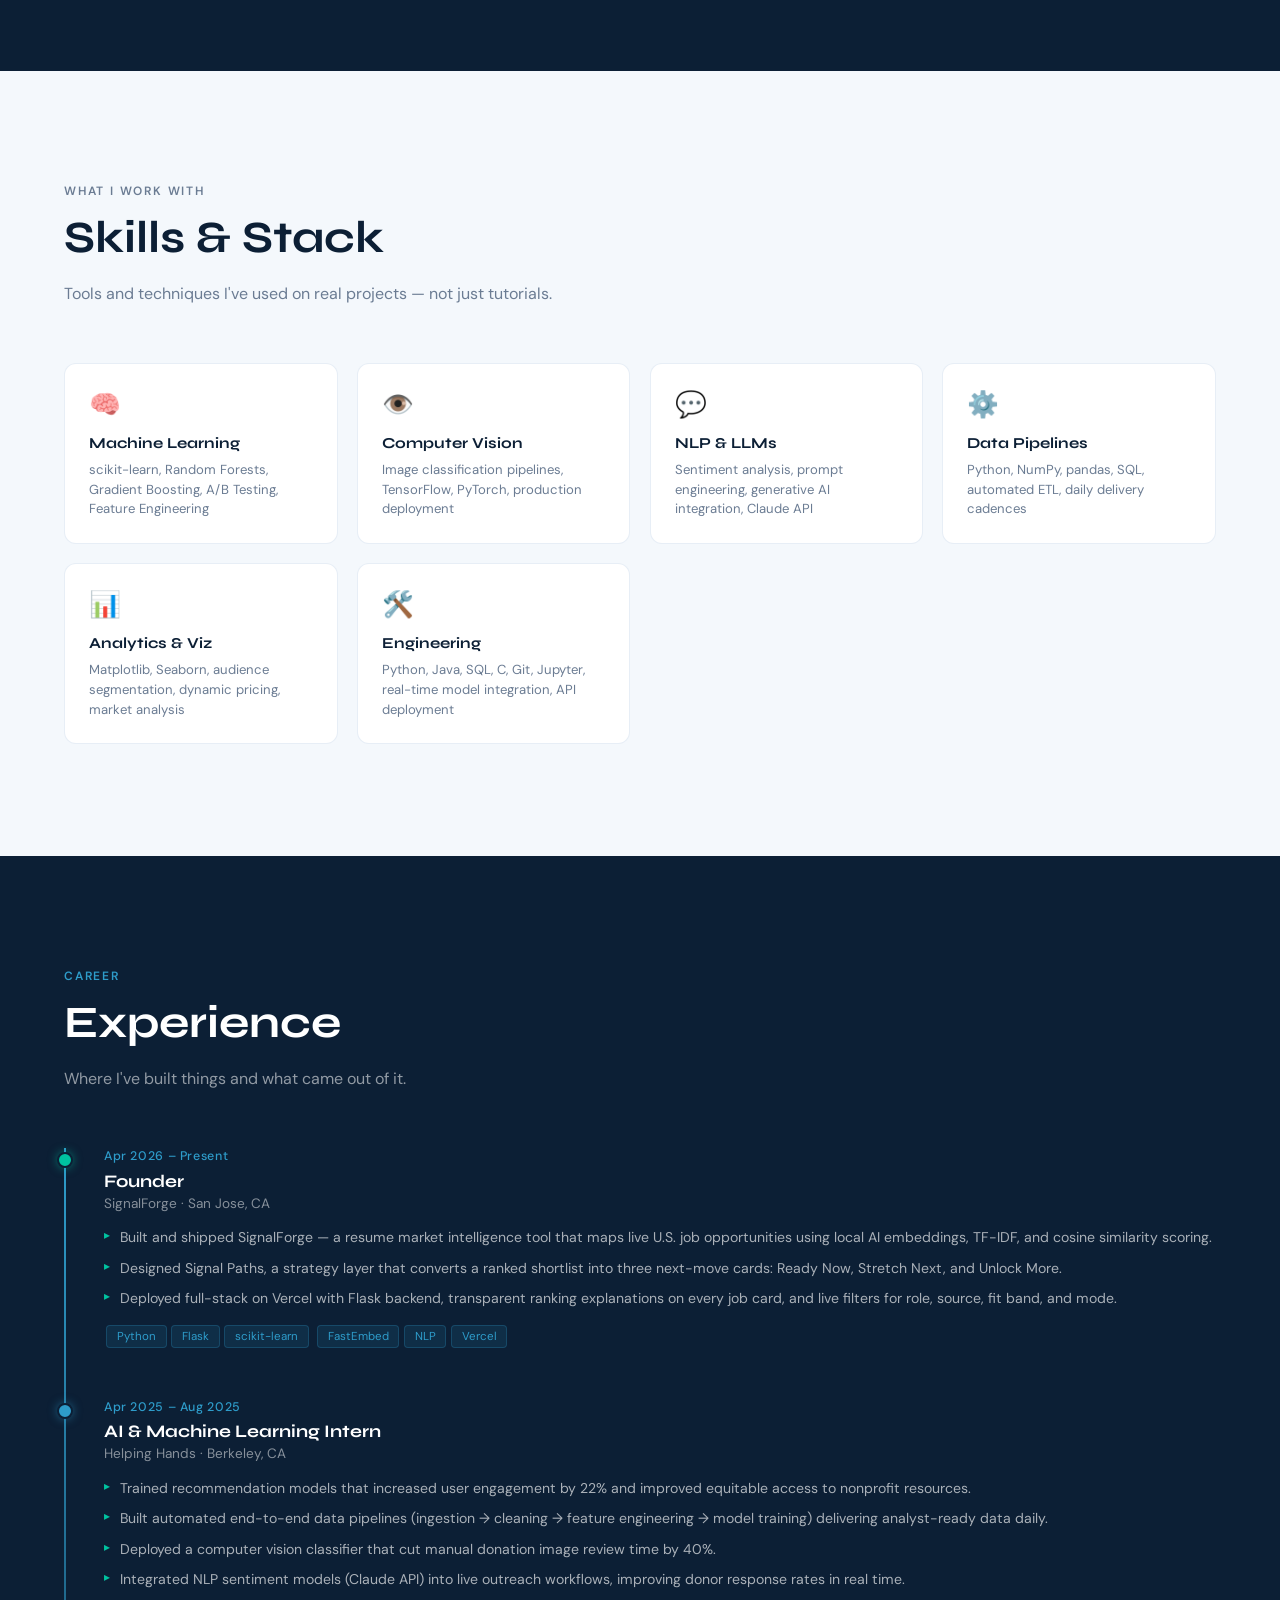
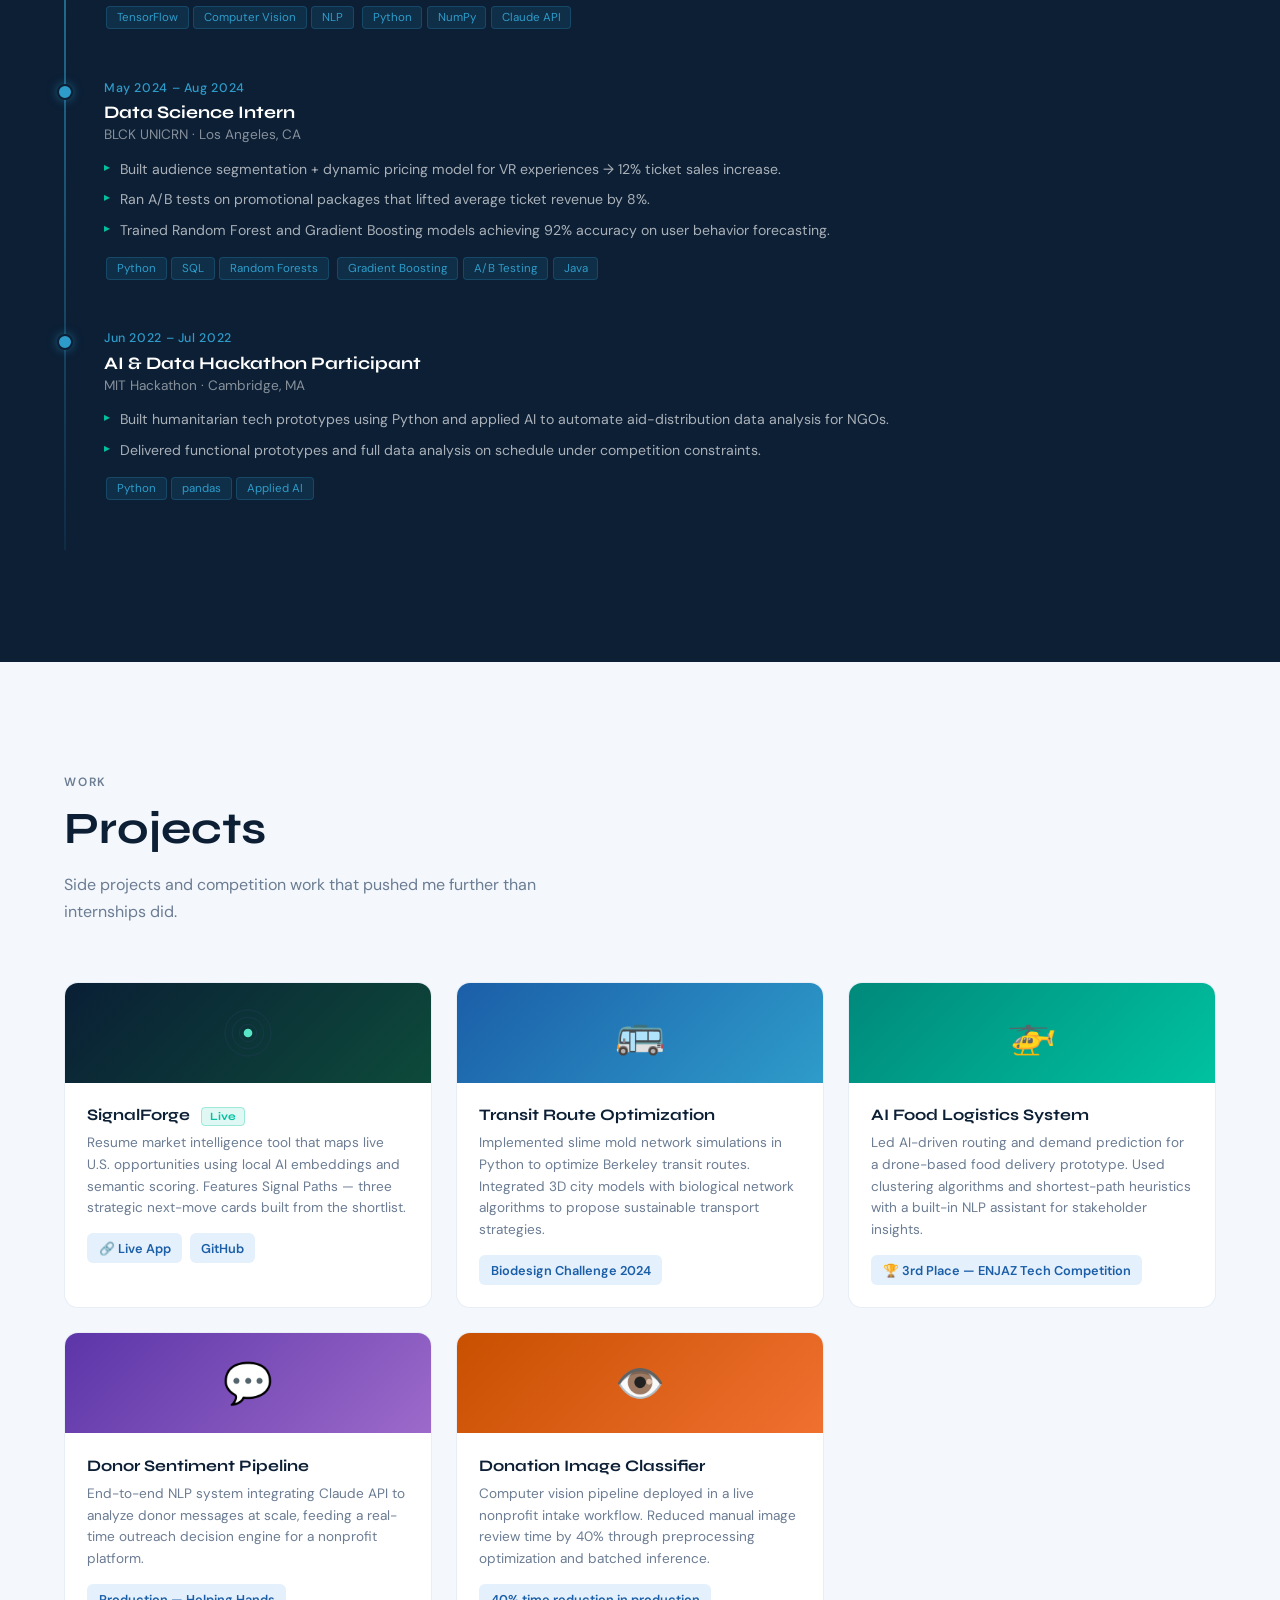
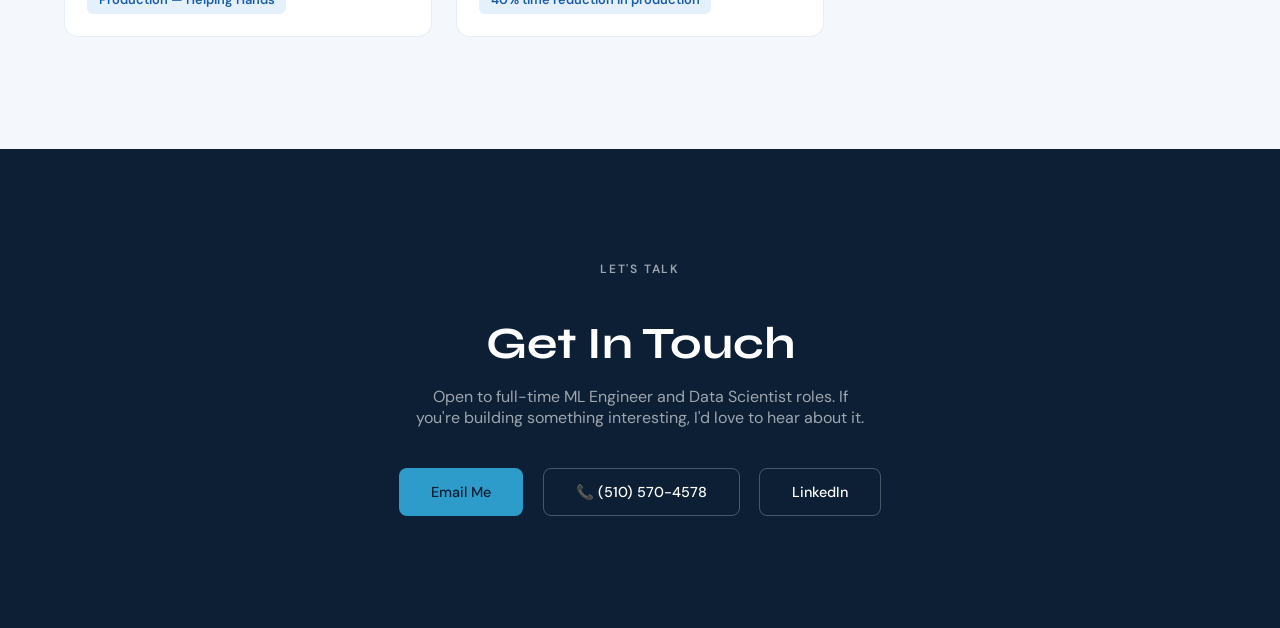
==== commit 26cccfb2: "Typo Fixed small issue" ====
--- a/index.html
+++ b/index.html
@@ -129,7 +129,7 @@
     font-family: 'Syne', sans-serif; font-size: 2rem; font-weight: 800;
     color: var(--accent);
   }
-  .stat-label { font-size: 0.78rem; color: rgba(255,255,255,0.5); margin-top: 0.2rem; letter-spacing: 0.04em; }
+  .stat-label { font-size: 0.78rem; color: rgba(255,255,255,0.85); margin-top: 0.2rem; letter-spacing: 0.04em; }
 
   /* ── SECTIONS SHARED ──────────────────────── */
   section { padding: 7rem 4rem; }
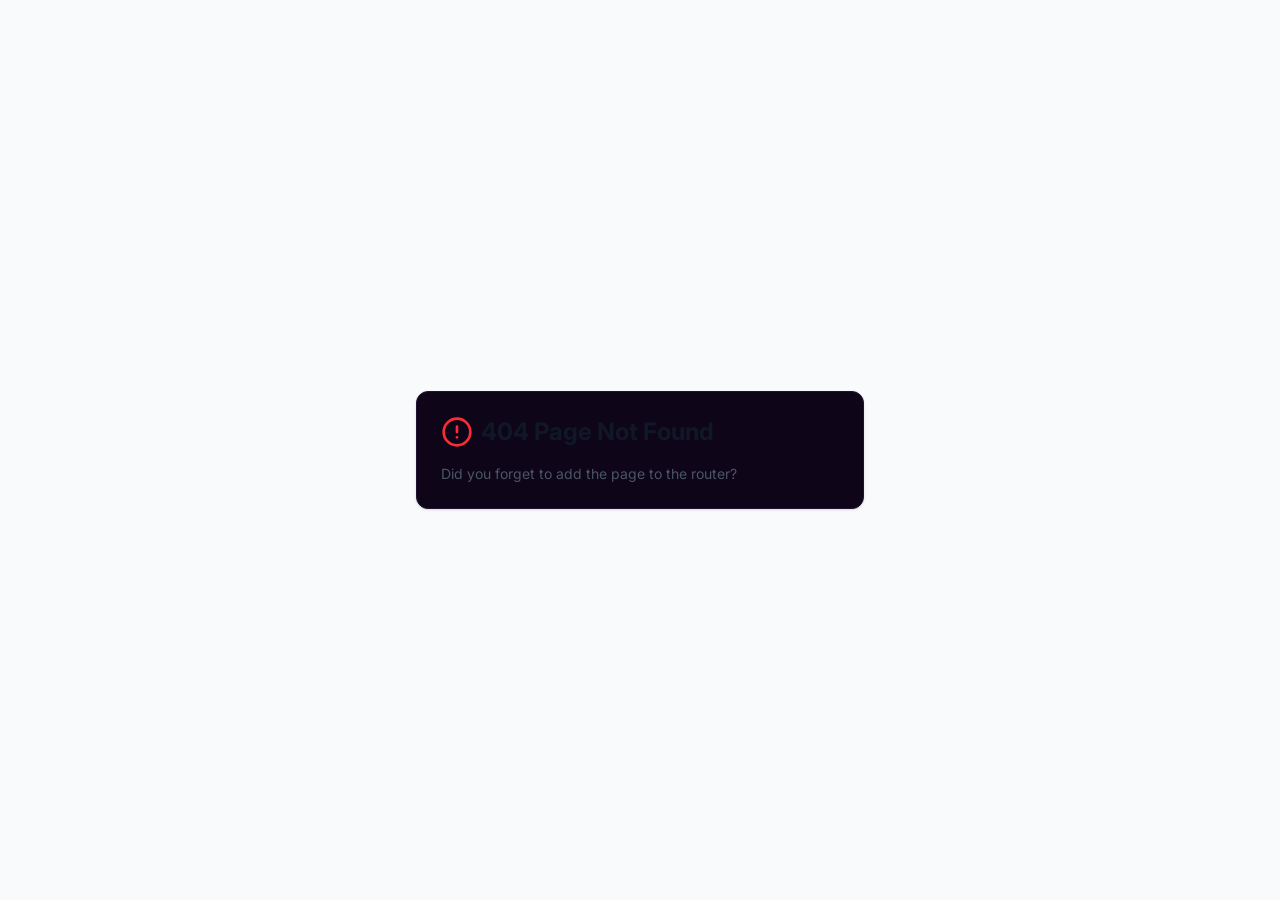
==== commit 459ad303: "deploy portfolio site" ====
--- a/index.html
+++ b/index.html
@@ -1,535 +1,17 @@
 <!DOCTYPE html>
 <html lang="en">
-<head>
-<meta charset="UTF-8"/>
-<meta name="viewport" content="width=device-width, initial-scale=1.0"/>
-<title>Tarek Badih — Data Scientist & ML Engineer</title>
-<link href="https://fonts.googleapis.com/css2?family=Syne:wght@400;600;700;800&family=DM+Sans:ital,wght@0,300;0,400;0,500;1,300&display=swap" rel="stylesheet"/>
-<style>
-  *, *::before, *::after { box-sizing: border-box; margin: 0; padding: 0; }
-
-  :root {
-    --navy:   #0C1F35;
-    --blue:   #1B5EA8;
-    --accent: #2E9CCA;
-    --teal:   #00C2A0;
-    --white:  #FFFFFF;
-    --off:    #F4F8FC;
-    --gray:   #6B7C93;
-    --light:  #E4F0FB;
-    --text:   #1A2940;
-  }
-
-  html { scroll-behavior: smooth; }
-
-  body {
-    font-family: 'DM Sans', sans-serif;
-    background: var(--navy);
-    color: var(--white);
-    overflow-x: hidden;
-  }
-
-  /* ── NAV ──────────────────────────────────── */
-  nav {
-    position: fixed; top: 0; left: 0; right: 0; z-index: 100;
-    display: flex; justify-content: space-between; align-items: center;
-    padding: 1.2rem 4rem;
-    backdrop-filter: blur(16px);
-    background: rgba(12,31,53,0.85);
-    border-bottom: 1px solid rgba(46,156,202,0.15);
-  }
-  .nav-logo {
-    font-family: 'Syne', sans-serif;
-    font-weight: 800; font-size: 1.1rem;
-    color: var(--accent); letter-spacing: 0.05em;
-  }
-  .nav-links { display: flex; gap: 2.5rem; list-style: none; }
-  .nav-links a {
-    color: rgba(255,255,255,0.7); text-decoration: none;
-    font-size: 0.85rem; font-weight: 500; letter-spacing: 0.05em;
-    transition: color 0.2s;
-  }
-  .nav-links a:hover { color: var(--accent); }
-
-  /* ── HERO ─────────────────────────────────── */
-  #hero {
-    min-height: 100vh;
-    display: flex; align-items: center;
-    padding: 8rem 4rem 4rem;
-    position: relative; overflow: hidden;
-  }
-  .hero-bg {
-    position: absolute; inset: 0; z-index: 0;
-    background:
-      radial-gradient(ellipse 60% 60% at 70% 50%, rgba(27,94,168,0.25) 0%, transparent 70%),
-      radial-gradient(ellipse 40% 40% at 20% 80%, rgba(46,156,202,0.15) 0%, transparent 60%);
-  }
-  .hero-grid {
-    position: absolute; inset: 0; z-index: 0; opacity: 0.04;
-    background-image: linear-gradient(rgba(255,255,255,0.5) 1px, transparent 1px),
-                      linear-gradient(90deg, rgba(255,255,255,0.5) 1px, transparent 1px);
-    background-size: 60px 60px;
-  }
-  .hero-content { position: relative; z-index: 1; max-width: 700px; }
-  .hero-eyebrow {
-    display: inline-flex; align-items: center; gap: 0.6rem;
-    background: rgba(46,156,202,0.12); border: 1px solid rgba(46,156,202,0.3);
-    border-radius: 100px; padding: 0.4rem 1rem;
-    font-size: 0.78rem; font-weight: 500; letter-spacing: 0.08em;
-    color: var(--accent); margin-bottom: 1.8rem;
-    animation: fadeUp 0.6s ease both;
-  }
-  .hero-eyebrow::before {
-    content: ''; width: 7px; height: 7px; border-radius: 50%;
-    background: var(--teal); animation: pulse 2s infinite;
-  }
-  @keyframes pulse {
-    0%,100% { opacity: 1; transform: scale(1); }
-    50% { opacity: 0.5; transform: scale(0.8); }
-  }
-  h1 {
-    font-family: 'Syne', sans-serif;
-    font-size: clamp(3rem, 7vw, 5.5rem);
-    font-weight: 800; line-height: 1.0;
-    margin-bottom: 1.5rem;
-    animation: fadeUp 0.6s 0.1s ease both;
-  }
-  h1 span { color: var(--accent); }
-  .hero-sub {
-    font-size: 1.1rem; font-weight: 300; line-height: 1.7;
-    color: rgba(255,255,255,0.7); max-width: 560px;
-    margin-bottom: 2.5rem;
-    animation: fadeUp 0.6s 0.2s ease both;
-  }
-  .hero-btns {
-    display: flex; gap: 1rem; flex-wrap: wrap;
-    animation: fadeUp 0.6s 0.3s ease both;
-  }
-  .btn {
-    display: inline-flex; align-items: center; gap: 0.5rem;
-    padding: 0.85rem 2rem; border-radius: 8px;
-    font-weight: 500; font-size: 0.9rem; text-decoration: none;
-    transition: all 0.2s; cursor: pointer; border: none;
-  }
-  .btn-primary {
-    background: var(--accent); color: var(--navy);
-  }
-  .btn-primary:hover { background: #3db5e8; transform: translateY(-2px); box-shadow: 0 8px 24px rgba(46,156,202,0.35); }
-  .btn-outline {
-    background: transparent; color: var(--white);
-    border: 1px solid rgba(255,255,255,0.25);
-  }
-  .btn-outline:hover { border-color: var(--accent); color: var(--accent); transform: translateY(-2px); }
-
-  .hero-stats {
-    display: flex; gap: 3rem; margin-top: 4rem;
-    animation: fadeUp 0.6s 0.4s ease both;
-  }
-  .stat-num {
-    font-family: 'Syne', sans-serif; font-size: 2rem; font-weight: 800;
-    color: var(--accent);
-  }
-  .stat-label { font-size: 0.78rem; color: rgba(255,255,255,0.85); margin-top: 0.2rem; letter-spacing: 0.04em; }
-
-  /* ── SECTIONS SHARED ──────────────────────── */
-  section { padding: 7rem 4rem; }
-  section:nth-child(even) { background: var(--off); color: var(--text); }
-  section:nth-child(even) h2 { color: var(--navy); }
-  section:nth-child(even) p { color: var(--gray); }
-
-  .section-label {
-    font-size: 0.75rem; font-weight: 600; letter-spacing: 0.15em;
-    color: var(--accent); text-transform: uppercase; margin-bottom: 0.75rem;
-  }
-  h2 {
-    font-family: 'Syne', sans-serif; font-size: clamp(2rem, 4vw, 2.8rem);
-    font-weight: 700; margin-bottom: 1rem;
-  }
-  .section-intro { font-size: 1rem; line-height: 1.7; max-width: 520px; margin-bottom: 3.5rem; }
-
-  @keyframes fadeUp {
-    from { opacity: 0; transform: translateY(24px); }
-    to   { opacity: 1; transform: translateY(0); }
-  }
-
-  /* ── ABOUT ────────────────────────────────── */
-  #about { background: var(--navy); }
-  .about-grid {
-    display: grid; grid-template-columns: 1fr 1fr; gap: 5rem; align-items: center;
-  }
-  .about-visual {
-    position: relative; aspect-ratio: 1;
-    display: flex; align-items: center; justify-content: center;
-  }
-  .about-ring {
-    width: 280px; height: 280px; border-radius: 50%;
-    border: 2px solid rgba(46,156,202,0.3);
-    display: flex; align-items: center; justify-content: center;
-    position: relative;
-    animation: rotate 20s linear infinite;
-  }
-  @keyframes rotate { to { transform: rotate(360deg); } }
-  .about-ring::before {
-    content: 'TB';
-    font-family: 'Syne', sans-serif; font-size: 4rem; font-weight: 800;
-    color: var(--accent);
-    animation: rotate 20s linear infinite reverse;
-  }
-  .ring-dot {
-    position: absolute; width: 12px; height: 12px; border-radius: 50%;
-    background: var(--teal); top: -6px; left: 50%;
-    transform: translateX(-50%);
-    box-shadow: 0 0 12px var(--teal);
-  }
-  .about-text h2 { color: var(--white); margin-bottom: 1.2rem; }
-  .about-text p { color: rgba(255,255,255,0.65); line-height: 1.8; margin-bottom: 1rem; font-size: 0.95rem; }
-
-  /* ── SKILLS ───────────────────────────────── */
-  #skills { background: var(--off); }
-  .skills-grid {
-    display: grid; grid-template-columns: repeat(auto-fill, minmax(220px, 1fr)); gap: 1.2rem;
-  }
-  .skill-card {
-    background: var(--white); border-radius: 12px; padding: 1.5rem;
-    border: 1px solid rgba(27,94,168,0.1);
-    transition: transform 0.2s, box-shadow 0.2s;
-  }
-  .skill-card:hover { transform: translateY(-4px); box-shadow: 0 12px 32px rgba(27,94,168,0.12); }
-  .skill-icon { font-size: 1.6rem; margin-bottom: 0.8rem; }
-  .skill-card h3 { font-family: 'Syne', sans-serif; font-size: 0.95rem; font-weight: 700; color: var(--navy); margin-bottom: 0.5rem; }
-  .skill-card p { font-size: 0.82rem; color: var(--gray); line-height: 1.5; }
-
-  /* ── EXPERIENCE ───────────────────────────── */
-  #experience { background: var(--navy); }
-  .timeline { position: relative; }
-  .timeline::before {
-    content: ''; position: absolute; left: 0; top: 0; bottom: 0;
-    width: 2px; background: linear-gradient(to bottom, var(--accent), rgba(46,156,202,0.1));
-  }
-  .tl-item { padding-left: 2.5rem; padding-bottom: 3rem; position: relative; }
-  .tl-dot {
-    position: absolute; left: -7px; top: 4px;
-    width: 16px; height: 16px; border-radius: 50%;
-    background: var(--accent); border: 2px solid var(--navy);
-    box-shadow: 0 0 10px rgba(46,156,202,0.5);
-  }
-  .tl-date { font-size: 0.78rem; color: var(--accent); font-weight: 500; letter-spacing: 0.05em; margin-bottom: 0.4rem; }
-  .tl-role { font-family: 'Syne', sans-serif; font-size: 1.1rem; font-weight: 700; color: var(--white); margin-bottom: 0.2rem; }
-  .tl-company { font-size: 0.85rem; color: rgba(255,255,255,0.5); margin-bottom: 0.9rem; }
-  .tl-bullets { list-style: none; display: flex; flex-direction: column; gap: 0.5rem; }
-  .tl-bullets li {
-    font-size: 0.88rem; color: rgba(255,255,255,0.65); line-height: 1.6;
-    padding-left: 1rem; position: relative;
-  }
-  .tl-bullets li::before {
-    content: '▸'; position: absolute; left: 0;
-    color: var(--teal); font-size: 0.75rem;
-  }
-  .tag {
-    display: inline-block; padding: 0.2rem 0.6rem; border-radius: 4px;
-    background: rgba(46,156,202,0.12); border: 1px solid rgba(46,156,202,0.25);
-    font-size: 0.72rem; color: var(--accent); margin: 0.15rem;
-  }
-  .tags { margin-top: 0.8rem; }
-
-  /* ── PROJECTS ─────────────────────────────── */
-  #projects { background: var(--off); }
-  .projects-grid { display: grid; grid-template-columns: repeat(auto-fill, minmax(300px, 1fr)); gap: 1.5rem; }
-  .proj-card {
-    background: var(--white); border-radius: 14px; overflow: hidden;
-    border: 1px solid rgba(27,94,168,0.1);
-    transition: transform 0.25s, box-shadow 0.25s;
-  }
-  .proj-card:hover { transform: translateY(-6px); box-shadow: 0 16px 40px rgba(27,94,168,0.15); }
-  .proj-top {
-    height: 100px; display: flex; align-items: center; justify-content: center;
-    font-size: 2.5rem;
-  }
-  .proj-top.blue { background: linear-gradient(135deg, #1B5EA8, #2E9CCA); }
-  .proj-top.teal { background: linear-gradient(135deg, #00897B, #00C2A0); }
-  .proj-top.purple { background: linear-gradient(135deg, #5C35A8, #9C6ACA); }
-  .proj-top.orange { background: linear-gradient(135deg, #C85000, #F07030); }
-  .proj-body { padding: 1.4rem; }
-  .proj-body h3 { font-family: 'Syne', sans-serif; font-size: 1rem; font-weight: 700; color: var(--navy); margin-bottom: 0.5rem; }
-  .proj-body p { font-size: 0.85rem; color: var(--gray); line-height: 1.6; margin-bottom: 0.9rem; }
-  .proj-result {
-    font-size: 0.8rem; font-weight: 600; color: var(--blue);
-    background: var(--light); border-radius: 6px; padding: 0.4rem 0.7rem;
-    display: inline-block;
-  }
-
-  /* ── CONTACT ──────────────────────────────── */
-  #contact {
-    background: var(--navy);
-    text-align: center; display: flex; flex-direction: column; align-items: center;
-  }
-  #contact h2 { color: var(--white); }
-  #contact p { color: rgba(255,255,255,0.6); max-width: 460px; margin-bottom: 2.5rem; }
-  .contact-links { display: flex; gap: 1.2rem; flex-wrap: wrap; justify-content: center; }
-
-  /* ── FOOTER ───────────────────────────────── */
-  footer {
-    background: #080F19; text-align: center;
-    padding: 1.5rem; font-size: 0.78rem; color: rgba(255,255,255,0.25);
-  }
-
-  @media (max-width: 768px) {
-    nav { padding: 1rem 1.5rem; }
-    .nav-links { display: none; }
-    section { padding: 4rem 1.5rem; }
-    #hero { padding: 7rem 1.5rem 3rem; }
-    .hero-stats { gap: 1.5rem; }
-    .about-grid { grid-template-columns: 1fr; }
-    .about-visual { display: none; }
-  }
-</style>
-</head>
-<body>
-
-<!-- NAV -->
-<nav>
-  <div class="nav-logo">TB</div>
-  <ul class="nav-links">
-    <li><a href="#about">About</a></li>
-    <li><a href="#skills">Skills</a></li>
-    <li><a href="#experience">Experience</a></li>
-    <li><a href="#projects">Projects</a></li>
-    <li><a href="#contact">Contact</a></li>
-  </ul>
-  <a href="Tarek_Badih_Resume.pdf" class="btn btn-primary" style="padding:0.6rem 1.2rem;font-size:0.82rem;">Download Resume</a>
-</nav>
-
-<!-- HERO -->
-<section id="hero">
-  <div class="hero-bg"></div>
-  <div class="hero-grid"></div>
-  <div class="hero-content">
-    <div class="hero-eyebrow">Available for full-time roles</div>
-    <h1>Tarek<br/><span>Badih</span></h1>
-    <p class="hero-sub">Data scientist and ML engineer who ships real systems — from computer vision classifiers to NLP pipelines — and makes models do things that matter.</p>
-    <div class="hero-btns">
-      <a href="#experience" class="btn btn-primary">View My Work</a>
-      <a href="#contact" class="btn btn-outline">Get In Touch</a>
-    </div>
-    <div class="hero-stats">
-      <div>
-        <div class="stat-num">1</div>
-        <div class="stat-label">Startup Launched</div>
-      </div>
-      <div>
-        <div class="stat-num">22%</div>
-        <div class="stat-label">Engagement Lift</div>
-      </div>
-      <div>
-        <div class="stat-num">40%</div>
-        <div class="stat-label">Review Time Cut</div>
-      </div>
-      <div>
-        <div class="stat-num">92%</div>
-        <div class="stat-label">Model Accuracy</div>
-      </div>
-      <div>
-        <div class="stat-num">2</div>
-        <div class="stat-label">Internships</div>
-      </div>
-    </div>
-  </div>
-</section>
-
-<!-- ABOUT -->
-<section id="about">
-  <div class="about-grid">
-    <div class="about-visual">
-      <div class="about-ring">
-        <div class="ring-dot"></div>
-      </div>
-    </div>
-    <div class="about-text">
-      <p class="section-label">About Me</p>
-      <h2>Building AI that actually ships</h2>
-      <p>I'm a UC Berkeley Data Science grad (Dec 2025) with a focus on applied ML — the kind that lives in production, not just notebooks. I've deployed computer vision systems, NLP pipelines, and recommendation engines that drove measurable outcomes at real organizations.</p>
-      <p>My sweet spot is the intersection of modeling and engineering: I care about how a model is built, but I care just as much about how it gets integrated, monitored, and made useful for people who aren't data scientists.</p>
-      <p>Currently seeking full-time ML Engineer or Data Scientist roles where I can build systems at scale.</p>
-      <div style="margin-top:1.8rem;">
-        <a href="/cdn-cgi/l/email-protection#2054424144494812101014604245524b454c45590e454455" class="btn btn-primary" style="font-size:0.85rem;"><span class="__cf_email__" data-cfemail="3044525154595802000004705255425b555c55491e555445">[email&#160;protected]</span></a>
-      </div>
-    </div>
-  </div>
-</section>
-
-<!-- SKILLS -->
-<section id="skills">
-  <p class="section-label">What I Work With</p>
-  <h2>Skills & Stack</h2>
-  <p class="section-intro" style="color:var(--gray);">Tools and techniques I've used on real projects — not just tutorials.</p>
-  <div class="skills-grid">
-    <div class="skill-card">
-      <div class="skill-icon">🧠</div>
-      <h3>Machine Learning</h3>
-      <p>scikit-learn, Random Forests, Gradient Boosting, A/B Testing, Feature Engineering</p>
-    </div>
-    <div class="skill-card">
-      <div class="skill-icon">👁️</div>
-      <h3>Computer Vision</h3>
-      <p>Image classification pipelines, TensorFlow, PyTorch, production deployment</p>
-    </div>
-    <div class="skill-card">
-      <div class="skill-icon">💬</div>
-      <h3>NLP & LLMs</h3>
-      <p>Sentiment analysis, prompt engineering, generative AI integration, Claude API</p>
-    </div>
-    <div class="skill-card">
-      <div class="skill-icon">⚙️</div>
-      <h3>Data Pipelines</h3>
-      <p>Python, NumPy, pandas, SQL, automated ETL, daily delivery cadences</p>
-    </div>
-    <div class="skill-card">
-      <div class="skill-icon">📊</div>
-      <h3>Analytics & Viz</h3>
-      <p>Matplotlib, Seaborn, audience segmentation, dynamic pricing, market analysis</p>
-    </div>
-    <div class="skill-card">
-      <div class="skill-icon">🛠️</div>
-      <h3>Engineering</h3>
-      <p>Python, Java, SQL, C, Git, Jupyter, real-time model integration, API deployment</p>
-    </div>
-  </div>
-</section>
-
-<!-- EXPERIENCE -->
-<section id="experience">
-  <p class="section-label">Career</p>
-  <h2 style="color:var(--white);">Experience</h2>
-  <p class="section-intro" style="color:rgba(255,255,255,0.55);">Where I've built things and what came out of it.</p>
-  <div class="timeline">
-
-    <div class="tl-item">
-      <div class="tl-dot" style="background:var(--teal);box-shadow:0 0 10px rgba(0,194,160,0.5);"></div>
-      <div class="tl-date">Apr 2026 – Present</div>
-      <div class="tl-role">Founder</div>
-      <div class="tl-company">SignalForge · San Jose, CA</div>
-      <ul class="tl-bullets">
-        <li>Built and shipped SignalForge — a resume market intelligence tool that maps live U.S. job opportunities using local AI embeddings, TF-IDF, and cosine similarity scoring.</li>
-        <li>Designed Signal Paths, a strategy layer that converts a ranked shortlist into three next-move cards: Ready Now, Stretch Next, and Unlock More.</li>
-        <li>Deployed full-stack on Vercel with Flask backend, transparent ranking explanations on every job card, and live filters for role, source, fit band, and mode.</li>
-      </ul>
-      <div class="tags">
-        <span class="tag">Python</span><span class="tag">Flask</span><span class="tag">scikit-learn</span>
-        <span class="tag">FastEmbed</span><span class="tag">NLP</span><span class="tag">Vercel</span>
-      </div>
-    </div>
-
-    <div class="tl-item">
-      <div class="tl-dot"></div>
-      <div class="tl-date">Apr 2025 – Aug 2025</div>
-      <div class="tl-role">AI & Machine Learning Intern</div>
-      <div class="tl-company">Helping Hands · Berkeley, CA</div>
-      <ul class="tl-bullets">
-        <li>Trained recommendation models that increased user engagement by 22% and improved equitable access to nonprofit resources.</li>
-        <li>Built automated end-to-end data pipelines (ingestion → cleaning → feature engineering → model training) delivering analyst-ready data daily.</li>
-        <li>Deployed a computer vision classifier that cut manual donation image review time by 40%.</li>
-        <li>Integrated NLP sentiment models (Claude API) into live outreach workflows, improving donor response rates in real time.</li>
-      </ul>
-      <div class="tags">
-        <span class="tag">TensorFlow</span><span class="tag">Computer Vision</span><span class="tag">NLP</span>
-        <span class="tag">Python</span><span class="tag">NumPy</span><span class="tag">Claude API</span>
-      </div>
-    </div>
-
-    <div class="tl-item">
-      <div class="tl-dot"></div>
-      <div class="tl-date">May 2024 – Aug 2024</div>
-      <div class="tl-role">Data Science Intern</div>
-      <div class="tl-company">BLCK UNICRN · Los Angeles, CA</div>
-      <ul class="tl-bullets">
-        <li>Built audience segmentation + dynamic pricing model for VR experiences → 12% ticket sales increase.</li>
-        <li>Ran A/B tests on promotional packages that lifted average ticket revenue by 8%.</li>
-        <li>Trained Random Forest and Gradient Boosting models achieving 92% accuracy on user behavior forecasting.</li>
-      </ul>
-      <div class="tags">
-        <span class="tag">Python</span><span class="tag">SQL</span><span class="tag">Random Forests</span>
-        <span class="tag">Gradient Boosting</span><span class="tag">A/B Testing</span><span class="tag">Java</span>
-      </div>
-    </div>
-
-    <div class="tl-item">
-      <div class="tl-dot"></div>
-      <div class="tl-date">Jun 2022 – Jul 2022</div>
-      <div class="tl-role">AI & Data Hackathon Participant</div>
-      <div class="tl-company">MIT Hackathon · Cambridge, MA</div>
-      <ul class="tl-bullets">
-        <li>Built humanitarian tech prototypes using Python and applied AI to automate aid-distribution data analysis for NGOs.</li>
-        <li>Delivered functional prototypes and full data analysis on schedule under competition constraints.</li>
-      </ul>
-      <div class="tags">
-        <span class="tag">Python</span><span class="tag">pandas</span><span class="tag">Applied AI</span>
-      </div>
-    </div>
-
-  </div>
-</section>
-
-<!-- PROJECTS -->
-<section id="projects">
-  <p class="section-label">Work</p>
-  <h2>Projects</h2>
-  <p class="section-intro" style="color:var(--gray);">Side projects and competition work that pushed me further than internships did.</p>
-  <div class="projects-grid">
-    <div class="proj-card">
-      <div class="proj-top" style="background:linear-gradient(135deg,#0a1f35,#0d4a3a);">
-        <svg width="48" height="48" viewBox="0 0 100 100"><circle cx="50" cy="50" r="48" fill="none" stroke="#1e3a50" stroke-width="1.5"/><circle cx="50" cy="50" r="33" fill="none" stroke="#1e3a50" stroke-width="1.5"/><circle cx="50" cy="50" r="18" fill="none" stroke="#1e3a50" stroke-width="1.5"/><circle cx="50" cy="50" r="9"><animate attributeName="fill" values="#3dd6b0;#6ef0d8;#3dd6b0" dur="2s" repeatCount="indefinite"/></circle></svg>
-      </div>
-      <div class="proj-body">
-        <h3>SignalForge <span style="font-size:0.7rem;background:rgba(0,194,160,0.12);color:#00C2A0;border:1px solid rgba(0,194,160,0.3);padding:0.15rem 0.5rem;border-radius:4px;margin-left:0.4rem;">Live</span></h3>
-        <p>Resume market intelligence tool that maps live U.S. opportunities using local AI embeddings and semantic scoring. Features Signal Paths — three strategic next-move cards built from the shortlist.</p>
-        <div style="display:flex;gap:0.5rem;flex-wrap:wrap;margin-bottom:0.9rem;">
-          <a href="https://signalforge-seven.vercel.app" target="_blank" class="proj-result" style="text-decoration:none;">🔗 Live App</a>
-          <a href="https://github.com/tbadih366/SignalForge" target="_blank" class="proj-result" style="text-decoration:none;">GitHub</a>
-        </div>
-      </div>
-    </div>
-    <div class="proj-card">
-      <div class="proj-top blue">🚌</div>
-      <div class="proj-body">
-        <h3>Transit Route Optimization</h3>
-        <p>Implemented slime mold network simulations in Python to optimize Berkeley transit routes. Integrated 3D city models with biological network algorithms to propose sustainable transport strategies.</p>
-        <span class="proj-result">Biodesign Challenge 2024</span>
-      </div>
-    </div>
-    <div class="proj-card">
-      <div class="proj-top teal">🚁</div>
-      <div class="proj-body">
-        <h3>AI Food Logistics System</h3>
-        <p>Led AI-driven routing and demand prediction for a drone-based food delivery prototype. Used clustering algorithms and shortest-path heuristics with a built-in NLP assistant for stakeholder insights.</p>
-        <span class="proj-result">🏆 3rd Place — ENJAZ Tech Competition</span>
-      </div>
-    </div>
-    <div class="proj-card">
-      <div class="proj-top purple">💬</div>
-      <div class="proj-body">
-        <h3>Donor Sentiment Pipeline</h3>
-        <p>End-to-end NLP system integrating Claude API to analyze donor messages at scale, feeding a real-time outreach decision engine for a nonprofit platform.</p>
-        <span class="proj-result">Production — Helping Hands</span>
-      </div>
-    </div>
-    <div class="proj-card">
-      <div class="proj-top orange">👁️</div>
-      <div class="proj-body">
-        <h3>Donation Image Classifier</h3>
-        <p>Computer vision pipeline deployed in a live nonprofit intake workflow. Reduced manual image review time by 40% through preprocessing optimization and batched inference.</p>
-        <span class="proj-result">40% time reduction in production</span>
-      </div>
-    </div>
-  </div>
-</section>
-
-<!-- CONTACT -->
-<section id="contact">
-  <p class="section-label">Let's Talk</p>
-  <h2>Get In Touch</h2>
-  <p>Open to full-time ML Engineer and Data Scientist roles. If you're building something interesting, I'd love to hear about it.</p>
-  <div class="contact-links">
-    <a href="/cdn-cgi/l/email-protection#8df9efece9e4e5bfbdbdb9cdefe8ffe6e8e1e8f4a3e8e9f8" class="btn btn-primary">Email Me</a>
-    <a href="tel:5105704578" class="btn btn-outline">📞 (510) 570-4578</a>
-    <a href="https://www.linkedin.com/in/tarek-b-b39115257/" target="_blank" class="btn btn-outline">LinkedIn</a>
-    <a href="Tar+  <head>
+    <meta charset="UTF-8" />
+    <meta name="viewport" content="width=device-width, initial-scale=1.0, maximum-scale=1" />
+    <title>Portfolio</title>
+    <link rel="icon" type="image/svg+xml" href="/favicon.svg" />
+    <link rel="preconnect" href="https://fonts.googleapis.com">
+    <link rel="preconnect" href="https://fonts.gstatic.com" crossorigin>
+    <link href="https://fonts.googleapis.com/css2?family=Inter:wght@400;500;600;700&display=swap" rel="stylesheet">
+    <script type="module" crossorigin src="/assets/index-BneH_5Zi.js"></script>
+    <link rel="stylesheet" crossorigin href="/assets/index-DicHIBTw.css">
+  </head>
+  <body>
+    <div id="root"></div>
+  </body>
+</html>
--- a/assets/index-DicHIBTw.css
+++ b/assets/index-DicHIBTw.css
@@ -0,0 +1 @@
+@import"https://fonts.googleapis.com/css2?family=Syne:wght@400;600;700;800&family=Inter:wght@300;400;500;600;700&family=JetBrains+Mono:wght@400;500&display=swap";@layer components;@layer properties{@supports (((-webkit-hyphens:none)) and (not (margin-trim:inline))) or ((-moz-orient:inline) and (not (color:rgb(from red r g b)))){*,:before,:after,::backdrop{--tw-translate-x:0;--tw-translate-y:0;--tw-translate-z:0;--tw-scale-x:1;--tw-scale-y:1;--tw-scale-z:1;--tw-rotate-x:initial;--tw-rotate-y:initial;--tw-rotate-z:initial;--tw-skew-x:initial;--tw-skew-y:initial;--tw-space-y-reverse:0;--tw-space-x-reverse:0;--tw-border-style:solid;--tw-gradient-position:initial;--tw-gradient-from:#0000;--tw-gradient-via:#0000;--tw-gradient-to:#0000;--tw-gradient-stops:initial;--tw-gradient-via-stops:initial;--tw-gradient-from-position:0%;--tw-gradient-via-position:50%;--tw-gradient-to-position:100%;--tw-leading:initial;--tw-font-weight:initial;--tw-tracking:initial;--tw-ordinal:initial;--tw-slashed-zero:initial;--tw-numeric-figure:initial;--tw-numeric-spacing:initial;--tw-numeric-fraction:initial;--tw-shadow:0 0 #0000;--tw-shadow-color:initial;--tw-shadow-alpha:100%;--tw-inset-shadow:0 0 #0000;--tw-inset-shadow-color:initial;--tw-inset-shadow-alpha:100%;--tw-ring-color:initial;--tw-ring-shadow:0 0 #0000;--tw-inset-ring-color:initial;--tw-inset-ring-shadow:0 0 #0000;--tw-ring-inset:initial;--tw-ring-offset-width:0px;--tw-ring-offset-color:#fff;--tw-ring-offset-shadow:0 0 #0000;--tw-outline-style:solid;--tw-blur:initial;--tw-brightness:initial;--tw-contrast:initial;--tw-grayscale:initial;--tw-hue-rotate:initial;--tw-invert:initial;--tw-opacity:initial;--tw-saturate:initial;--tw-sepia:initial;--tw-drop-shadow:initial;--tw-drop-shadow-color:initial;--tw-drop-shadow-alpha:100%;--tw-drop-shadow-size:initial;--tw-duration:initial;--tw-ease:initial;--tw-content:"";--tw-animation-delay:0s;--tw-animation-direction:normal;--tw-animation-duration:initial;--tw-animation-fill-mode:none;--tw-animation-iteration-count:1;--tw-enter-blur:0;--tw-enter-opacity:1;--tw-enter-rotate:0;--tw-enter-scale:1;--tw-enter-translate-x:0;--tw-enter-translate-y:0;--tw-exit-blur:0;--tw-exit-opacity:1;--tw-exit-rotate:0;--tw-exit-scale:1;--tw-exit-translate-x:0;--tw-exit-translate-y:0}}}@layer theme{:root,:host{--color-red-50:oklch(97.1% .013 17.38);--color-red-300:oklch(80.8% .114 19.571);--color-red-400:oklch(70.4% .191 22.216);--color-red-500:oklch(63.7% .237 25.331);--color-red-600:oklch(57.7% .245 27.325);--color-gray-50:oklch(98.5% .002 247.839);--color-gray-600:oklch(44.6% .03 256.802);--color-gray-900:oklch(21% .034 264.665);--color-black:#000;--color-white:#fff;--spacing:.25rem;--container-sm:24rem;--container-md:28rem;--container-lg:32rem;--container-xl:36rem;--container-2xl:42rem;--container-4xl:56rem;--container-5xl:64rem;--container-6xl:72rem;--text-xs:.75rem;--text-xs--line-height:calc(1 / .75);--text-sm:.875rem;--text-sm--line-height:calc(1.25 / .875);--text-base:1rem;--text-base--line-height: 1.5 ;--text-lg:1.125rem;--text-lg--line-height:calc(1.75 / 1.125);--text-xl:1.25rem;--text-xl--line-height:calc(1.75 / 1.25);--text-2xl:1.5rem;--text-2xl--line-height:calc(2 / 1.5);--text-3xl:1.875rem;--text-3xl--line-height: 1.2 ;--text-4xl:2.25rem;--text-4xl--line-height:calc(2.5 / 2.25);--text-5xl:3rem;--text-5xl--line-height:1;--text-7xl:4.5rem;--text-7xl--line-height:1;--text-8xl:6rem;--text-8xl--line-height:1;--font-weight-normal:400;--font-weight-medium:500;--font-weight-semibold:600;--font-weight-bold:700;--tracking-tight:-.025em;--tracking-wider:.05em;--tracking-widest:.1em;--leading-tight:1.25;--leading-snug:1.375;--leading-normal:1.5;--leading-relaxed:1.625;--radius-2xl:1rem;--ease-in-out:cubic-bezier(.4, 0, .2, 1);--animate-spin:spin 1s linear infinite;--animate-pulse:pulse 2s cubic-bezier(.4, 0, .6, 1) infinite;--blur-sm:8px;--aspect-video:16 / 9;--default-transition-duration:.15s;--default-transition-timing-function:cubic-bezier(.4, 0, .2, 1);--default-font-family:var(--app-font-sans);--default-mono-font-family:var(--app-font-mono);--color-border:hsl(var(--border))}}@layer base{*,:after,:before,::backdrop{box-sizing:border-box;border:0 solid;margin:0;padding:0}::file-selector-button{box-sizing:border-box;border:0 solid;margin:0;padding:0}html,:host{-webkit-text-size-adjust:100%;tab-size:4;line-height:1.5;font-family:var(--default-font-family,ui-sans-serif, system-ui, sans-serif, "Apple Color Emoji", "Segoe UI Emoji", "Segoe UI Symbol", "Noto Color Emoji");font-feature-settings:var(--default-font-feature-settings,normal);font-variation-settings:var(--default-font-variation-settings,normal);-webkit-tap-highlight-color:transparent}hr{height:0;color:inherit;border-top-width:1px}abbr:where([title]){-webkit-text-decoration:underline dotted;text-decoration:underline dotted}h1,h2,h3,h4,h5,h6{font-size:inherit;font-weight:inherit}a{color:inherit;-webkit-text-decoration:inherit;text-decoration:inherit}b,strong{font-weight:bolder}code,kbd,samp,pre{font-family:var(--default-mono-font-family,ui-monospace, SFMono-Regular, Menlo, Monaco, Consolas, "Liberation Mono", "Courier New", monospace);font-feature-settings:var(--default-mono-font-feature-settings,normal);font-variation-settings:var(--default-mono-font-variation-settings,normal);font-size:1em}small{font-size:80%}sub,sup{vertical-align:baseline;font-size:75%;line-height:0;position:relative}sub{bottom:-.25em}sup{top:-.5em}table{text-indent:0;border-color:inherit;border-collapse:collapse}:-moz-focusring{outline:auto}progress{vertical-align:baseline}summary{display:list-item}ol,ul,menu{list-style:none}img,svg,video,canvas,audio,iframe,embed,object{vertical-align:middle;display:block}img,video{max-width:100%;height:auto}button,input,select,optgroup,textarea{font:inherit;font-feature-settings:inherit;font-variation-settings:inherit;letter-spacing:inherit;color:inherit;opacity:1;background-color:#0000;border-radius:0}::file-selector-button{font:inherit;font-feature-settings:inherit;font-variation-settings:inherit;letter-spacing:inherit;color:inherit;opacity:1;background-color:#0000;border-radius:0}:where(select:is([multiple],[size])) optgroup{font-weight:bolder}:where(select:is([multiple],[size])) optgroup option{padding-inline-start:20px}::file-selector-button{margin-inline-end:4px}::placeholder{opacity:1}@supports (not ((-webkit-appearance:-apple-pay-button))) or (contain-intrinsic-size:1px){::placeholder{color:currentColor}@supports (color:color-mix(in lab,red,red)){::placeholder{color:color-mix(in oklab,currentcolor 50%,transparent)}}}textarea{resize:vertical}::-webkit-search-decoration{-webkit-appearance:none}::-webkit-date-and-time-value{min-height:1lh;text-align:inherit}::-webkit-datetime-edit{display:inline-flex}::-webkit-datetime-edit-fields-wrapper{padding:0}::-webkit-datetime-edit{padding-block:0}::-webkit-datetime-edit-year-field{padding-block:0}::-webkit-datetime-edit-month-field{padding-block:0}::-webkit-datetime-edit-day-field{padding-block:0}::-webkit-datetime-edit-hour-field{padding-block:0}::-webkit-datetime-edit-minute-field{padding-block:0}::-webkit-datetime-edit-second-field{padding-block:0}::-webkit-datetime-edit-millisecond-field{padding-block:0}::-webkit-datetime-edit-meridiem-field{padding-block:0}::-webkit-calendar-picker-indicator{line-height:1}:-moz-ui-invalid{box-shadow:none}button,input:where([type=button],[type=reset],[type=submit]){appearance:button}::file-selector-button{appearance:button}::-webkit-inner-spin-button{height:auto}::-webkit-outer-spin-button{height:auto}[hidden]:where(:not([hidden=until-found])){display:none!important}*{border-color:hsl(var(--border))}body{background-color:hsl(var(--background));font-family:var(--app-font-sans);color:hsl(var(--foreground));-webkit-font-smoothing:antialiased;-moz-osx-font-smoothing:grayscale;transition-property:color,background-color,border-color,outline-color,text-decoration-color,fill,stroke,--tw-gradient-from,--tw-gradient-via,--tw-gradient-to;transition-timing-function:var(--tw-ease,var(--default-transition-timing-function));transition-duration:var(--tw-duration,var(--default-transition-duration));--tw-duration:.3s;transition-duration:.3s}}@layer utilities{.\@container\/field-group{container:field-group/inline-size}.pointer-events-auto{pointer-events:auto}.pointer-events-none{pointer-events:none}.invisible{visibility:hidden}.sr-only{clip-path:inset(50%);white-space:nowrap;border-width:0;width:1px;height:1px;margin:-1px;padding:0;position:absolute;overflow:hidden}.absolute{position:absolute}.fixed{position:fixed}.relative{position:relative}.static{position:static}.inset-0{inset:calc(var(--spacing) * 0)}.inset-x-0{inset-inline:calc(var(--spacing) * 0)}.inset-y-0{inset-block:calc(var(--spacing) * 0)}.start{inset-inline-start:var(--spacing)}.-top-12{top:calc(var(--spacing) * -12)}.top-0{top:calc(var(--spacing) * 0)}.top-1\.5{top:calc(var(--spacing) * 1.5)}.top-1\/2{top:50%}.top-2{top:calc(var(--spacing) * 2)}.top-3{top:calc(var(--spacing) * 3)}.top-3\.5{top:calc(var(--spacing) * 3.5)}.top-4{top:calc(var(--spacing) * 4)}.top-\[1px\]{top:1px}.top-\[50\%\]{top:50%}.top-\[60\%\]{top:60%}.top-full{top:100%}.-right-12{right:calc(var(--spacing) * -12)}.right-0{right:calc(var(--spacing) * 0)}.right-1{right:calc(var(--spacing) * 1)}.right-2{right:calc(var(--spacing) * 2)}.right-3{right:calc(var(--spacing) * 3)}.right-4{right:calc(var(--spacing) * 4)}.-bottom-1{bottom:calc(var(--spacing) * -1)}.-bottom-12{bottom:calc(var(--spacing) * -12)}.bottom-0{bottom:calc(var(--spacing) * 0)}.bottom-2{bottom:calc(var(--spacing) * 2)}.-left-12{left:calc(var(--spacing) * -12)}.left-0{left:calc(var(--spacing) * 0)}.left-1\/2{left:50%}.left-2{left:calc(var(--spacing) * 2)}.left-3{left:calc(var(--spacing) * 3)}.left-4{left:calc(var(--spacing) * 4)}.left-\[5px\]{left:5px}.left-\[50\%\]{left:50%}.z-0{z-index:0}.z-10{z-index:10}.z-20{z-index:20}.z-50{z-index:50}.z-\[1\]{z-index:1}.z-\[100\]{z-index:100}.order-first{order:-9999}.order-last{order:9999}.\!m-0{margin:calc(var(--spacing) * 0)!important}.-mx-1{margin-inline:calc(var(--spacing) * -1)}.mx-2{margin-inline:calc(var(--spacing) * 2)}.mx-3\.5{margin-inline:calc(var(--spacing) * 3.5)}.mx-4{margin-inline:calc(var(--spacing) * 4)}.mx-auto{margin-inline:auto}.-my-2{margin-block:calc(var(--spacing) * -2)}.my-0{margin-block:calc(var(--spacing) * 0)}.my-0\.5{margin-block:calc(var(--spacing) * .5)}.my-1{margin-block:calc(var(--spacing) * 1)}.-mt-4{margin-top:calc(var(--spacing) * -4)}.mt-0\.5{margin-top:calc(var(--spacing) * .5)}.mt-1\.5{margin-top:calc(var(--spacing) * 1.5)}.mt-2{margin-top:calc(var(--spacing) * 2)}.mt-3{margin-top:calc(var(--spacing) * 3)}.mt-4{margin-top:calc(var(--spacing) * 4)}.mt-14{margin-top:calc(var(--spacing) * 14)}.mt-24{margin-top:calc(var(--spacing) * 24)}.mt-auto{margin-top:auto}.mr-2{margin-right:calc(var(--spacing) * 2)}.mb-1{margin-bottom:calc(var(--spacing) * 1)}.mb-2{margin-bottom:calc(var(--spacing) * 2)}.mb-3{margin-bottom:calc(var(--spacing) * 3)}.mb-4{margin-bottom:calc(var(--spacing) * 4)}.mb-5{margin-bottom:calc(var(--spacing) * 5)}.mb-6{margin-bottom:calc(var(--spacing) * 6)}.mb-8{margin-bottom:calc(var(--spacing) * 8)}.mb-10{margin-bottom:calc(var(--spacing) * 10)}.mb-12{margin-bottom:calc(var(--spacing) * 12)}.mb-14{margin-bottom:calc(var(--spacing) * 14)}.-ml-4{margin-left:calc(var(--spacing) * -4)}.ml-1{margin-left:calc(var(--spacing) * 1)}.ml-2{margin-left:calc(var(--spacing) * 2)}.ml-3{margin-left:calc(var(--spacing) * 3)}.ml-4{margin-left:calc(var(--spacing) * 4)}.ml-auto{margin-left:auto}.line-clamp-2{-webkit-line-clamp:2;-webkit-box-orient:vertical;display:-webkit-box;overflow:hidden}.block{display:block}.flex{display:flex}.grid{display:grid}.hidden{display:none}.inline-block{display:inline-block}.inline-flex{display:inline-flex}.table{display:table}.aspect-\[16\/7\]{aspect-ratio:16/7}.aspect-square{aspect-ratio:1}.aspect-video{aspect-ratio:var(--aspect-video)}.size-4{width:calc(var(--spacing) * 4);height:calc(var(--spacing) * 4)}.size-6{width:calc(var(--spacing) * 6);height:calc(var(--spacing) * 6)}.size-8{width:calc(var(--spacing) * 8);height:calc(var(--spacing) * 8)}.size-10{width:calc(var(--spacing) * 10);height:calc(var(--spacing) * 10)}.size-\[--cell-size\]{width:--cell-size;height:--cell-size}.h-1\.5{height:calc(var(--spacing) * 1.5)}.h-2{height:calc(var(--spacing) * 2)}.h-2\.5{height:calc(var(--spacing) * 2.5)}.h-3{height:calc(var(--spacing) * 3)}.h-3\.5{height:calc(var(--spacing) * 3.5)}.h-4{height:calc(var(--spacing) * 4)}.h-5{height:calc(var(--spacing) * 5)}.h-6{height:calc(var(--spacing) * 6)}.h-7{height:calc(var(--spacing) * 7)}.h-8{height:calc(var(--spacing) * 8)}.h-9{height:calc(var(--spacing) * 9)}.h-10{height:calc(var(--spacing) * 10)}.h-12{height:calc(var(--spacing) * 12)}.h-16{height:calc(var(--spacing) * 16)}.h-\[--cell-size\]{height:--cell-size}.h-\[1px\]{height:1px}.h-\[var\(--radix-navigation-menu-viewport-height\)\]{height:var(--radix-navigation-menu-viewport-height)}.h-\[var\(--radix-select-trigger-height\)\]{height:var(--radix-select-trigger-height)}.h-auto{height:auto}.h-full{height:100%}.h-px{height:1px}.h-svh{height:100svh}.max-h-\[--radix-context-menu-content-available-height\]{max-height:--radix-context-menu-content-available-height}.max-h-\[--radix-select-content-available-height\]{max-height:--radix-select-content-available-height}.max-h-\[300px\]{max-height:300px}.max-h-\[var\(--radix-dropdown-menu-content-available-height\)\]{max-height:var(--radix-dropdown-menu-content-available-height)}.max-h-screen{max-height:100vh}.min-h-0{min-height:calc(var(--spacing) * 0)}.min-h-8{min-height:calc(var(--spacing) * 8)}.min-h-9{min-height:calc(var(--spacing) * 9)}.min-h-10{min-height:calc(var(--spacing) * 10)}.min-h-\[60px\]{min-height:60px}.min-h-\[110px\]{min-height:110px}.min-h-screen{min-height:100vh}.min-h-svh{min-height:100svh}.w-0{width:calc(var(--spacing) * 0)}.w-1{width:calc(var(--spacing) * 1)}.w-1\.5{width:calc(var(--spacing) * 1.5)}.w-2{width:calc(var(--spacing) * 2)}.w-2\.5{width:calc(var(--spacing) * 2.5)}.w-3{width:calc(var(--spacing) * 3)}.w-3\.5{width:calc(var(--spacing) * 3.5)}.w-3\/4{width:75%}.w-4{width:calc(var(--spacing) * 4)}.w-5{width:calc(var(--spacing) * 5)}.w-6{width:calc(var(--spacing) * 6)}.w-7{width:calc(var(--spacing) * 7)}.w-8{width:calc(var(--spacing) * 8)}.w-9{width:calc(var(--spacing) * 9)}.w-10{width:calc(var(--spacing) * 10)}.w-64{width:calc(var(--spacing) * 64)}.w-72{width:calc(var(--spacing) * 72)}.w-\[--cell-size\]{width:--cell-size}.w-\[1px\]{width:1px}.w-\[100px\]{width:100px}.w-\[var\(--sidebar-width\)\]{width:var(--sidebar-width)}.w-auto{width:auto}.w-fit{width:fit-content}.w-full{width:100%}.w-max{width:max-content}.w-px{width:1px}.max-w-2xl{max-width:var(--container-2xl)}.max-w-4xl{max-width:var(--container-4xl)}.max-w-5xl{max-width:var(--container-5xl)}.max-w-6xl{max-width:var(--container-6xl)}.max-w-\[var\(--skeleton-width\)\]{max-width:var(--skeleton-width)}.max-w-lg{max-width:var(--container-lg)}.max-w-max{max-width:max-content}.max-w-md{max-width:var(--container-md)}.max-w-sm{max-width:var(--container-sm)}.max-w-xl{max-width:var(--container-xl)}.min-w-0{min-width:calc(var(--spacing) * 0)}.min-w-5{min-width:calc(var(--spacing) * 5)}.min-w-8{min-width:calc(var(--spacing) * 8)}.min-w-9{min-width:calc(var(--spacing) * 9)}.min-w-10{min-width:calc(var(--spacing) * 10)}.min-w-\[--cell-size\]{min-width:--cell-size}.min-w-\[8rem\]{min-width:8rem}.min-w-\[12rem\]{min-width:12rem}.min-w-\[var\(--radix-select-trigger-width\)\]{min-width:var(--radix-select-trigger-width)}.flex-1{flex:1}.shrink-0{flex-shrink:0}.grow{flex-grow:1}.grow-0{flex-grow:0}.basis-full{flex-basis:100%}.caption-bottom{caption-side:bottom}.border-collapse{border-collapse:collapse}.origin-\[--radix-context-menu-content-transform-origin\]{transform-origin:--radix-context-menu-content-transform-origin}.origin-\[--radix-dropdown-menu-content-transform-origin\]{transform-origin:--radix-dropdown-menu-content-transform-origin}.origin-\[--radix-hover-card-content-transform-origin\]{transform-origin:--radix-hover-card-content-transform-origin}.origin-\[--radix-menubar-content-transform-origin\]{transform-origin:--radix-menubar-content-transform-origin}.origin-\[--radix-popover-content-transform-origin\]{transform-origin:--radix-popover-content-transform-origin}.origin-\[--radix-select-content-transform-origin\]{transform-origin:--radix-select-content-transform-origin}.origin-\[--radix-tooltip-content-transform-origin\]{transform-origin:--radix-tooltip-content-transform-origin}.-translate-x-1\/2{--tw-translate-x: -50% ;translate:var(--tw-translate-x) var(--tw-translate-y)}.-translate-x-px{--tw-translate-x:-1px;translate:var(--tw-translate-x) var(--tw-translate-y)}.translate-x-\[-50\%\]{--tw-translate-x:-50%;translate:var(--tw-translate-x) var(--tw-translate-y)}.translate-x-px{--tw-translate-x:1px;translate:var(--tw-translate-x) var(--tw-translate-y)}.-translate-y-1\/2{--tw-translate-y: -50% ;translate:var(--tw-translate-x) var(--tw-translate-y)}.translate-y-\[-50\%\]{--tw-translate-y:-50%;translate:var(--tw-translate-x) var(--tw-translate-y)}.scale-x-0{--tw-scale-x:0%;scale:var(--tw-scale-x) var(--tw-scale-y)}.rotate-45{rotate:45deg}.rotate-90{rotate:90deg}.transform{transform:var(--tw-rotate-x,) var(--tw-rotate-y,) var(--tw-rotate-z,) var(--tw-skew-x,) var(--tw-skew-y,)}.animate-caret-blink{animation:1.25s ease-out infinite caret-blink}.animate-in{animation:enter var(--tw-animation-duration,var(--tw-duration,.15s))var(--tw-ease,ease)var(--tw-animation-delay,0s)var(--tw-animation-iteration-count,1)var(--tw-animation-direction,normal)var(--tw-animation-fill-mode,none)}.animate-pulse{animation:var(--animate-pulse)}.animate-spin{animation:var(--animate-spin)}.cursor-default{cursor:default}.cursor-pointer{cursor:pointer}.cursor-text{cursor:text}.touch-none{touch-action:none}.resize{resize:both}.resize-none{resize:none}.list-disc{list-style-type:disc}.list-none{list-style-type:none}.grid-cols-2{grid-template-columns:repeat(2,minmax(0,1fr))}.grid-cols-3{grid-template-columns:repeat(3,minmax(0,1fr))}.flex-col{flex-direction:column}.flex-col-reverse{flex-direction:column-reverse}.flex-row{flex-direction:row}.flex-wrap{flex-wrap:wrap}.place-content-center{place-content:center}.items-center{align-items:center}.items-end{align-items:flex-end}.items-start{align-items:flex-start}.items-stretch{align-items:stretch}.justify-between{justify-content:space-between}.justify-center{justify-content:center}.justify-start{justify-content:flex-start}.gap-1{gap:calc(var(--spacing) * 1)}.gap-1\.5{gap:calc(var(--spacing) * 1.5)}.gap-2{gap:calc(var(--spacing) * 2)}.gap-2\.5{gap:calc(var(--spacing) * 2.5)}.gap-3{gap:calc(var(--spacing) * 3)}.gap-4{gap:calc(var(--spacing) * 4)}.gap-5{gap:calc(var(--spacing) * 5)}.gap-6{gap:calc(var(--spacing) * 6)}.gap-7{gap:calc(var(--spacing) * 7)}.gap-8{gap:calc(var(--spacing) * 8)}.gap-10{gap:calc(var(--spacing) * 10)}.gap-14{gap:calc(var(--spacing) * 14)}:where(.space-y-1\.5>:not(:last-child)){--tw-space-y-reverse:0;margin-block-start:calc(calc(var(--spacing) * 1.5) * var(--tw-space-y-reverse));margin-block-end:calc(calc(var(--spacing) * 1.5) * calc(1 - var(--tw-space-y-reverse)))}:where(.space-y-2>:not(:last-child)){--tw-space-y-reverse:0;margin-block-start:calc(calc(var(--spacing) * 2) * var(--tw-space-y-reverse));margin-block-end:calc(calc(var(--spacing) * 2) * calc(1 - var(--tw-space-y-reverse)))}:where(.space-y-4>:not(:last-child)){--tw-space-y-reverse:0;margin-block-start:calc(calc(var(--spacing) * 4) * var(--tw-space-y-reverse));margin-block-end:calc(calc(var(--spacing) * 4) * calc(1 - var(--tw-space-y-reverse)))}:where(.space-y-5>:not(:last-child)){--tw-space-y-reverse:0;margin-block-start:calc(calc(var(--spacing) * 5) * var(--tw-space-y-reverse));margin-block-end:calc(calc(var(--spacing) * 5) * calc(1 - var(--tw-space-y-reverse)))}:where(.space-y-6>:not(:last-child)){--tw-space-y-reverse:0;margin-block-start:calc(calc(var(--spacing) * 6) * var(--tw-space-y-reverse));margin-block-end:calc(calc(var(--spacing) * 6) * calc(1 - var(--tw-space-y-reverse)))}:where(.space-y-8>:not(:last-child)){--tw-space-y-reverse:0;margin-block-start:calc(calc(var(--spacing) * 8) * var(--tw-space-y-reverse));margin-block-end:calc(calc(var(--spacing) * 8) * calc(1 - var(--tw-space-y-reverse)))}:where(.space-x-1>:not(:last-child)){--tw-space-x-reverse:0;margin-inline-start:calc(calc(var(--spacing) * 1) * var(--tw-space-x-reverse));margin-inline-end:calc(calc(var(--spacing) * 1) * calc(1 - var(--tw-space-x-reverse)))}:where(.space-x-4>:not(:last-child)){--tw-space-x-reverse:0;margin-inline-start:calc(calc(var(--spacing) * 4) * var(--tw-space-x-reverse));margin-inline-end:calc(calc(var(--spacing) * 4) * calc(1 - var(--tw-space-x-reverse)))}.self-stretch{align-self:stretch}.overflow-auto{overflow:auto}.overflow-hidden{overflow:hidden}.overflow-visible{overflow:visible}.overflow-x-hidden{overflow-x:hidden}.overflow-y-auto{overflow-y:auto}.rounded{border-radius:.25rem}.rounded-2xl{border-radius:var(--radius-2xl)}.rounded-\[2px\]{border-radius:2px}.rounded-\[calc\(var\(--radius\)-5px\)\]{border-radius:calc(var(--radius) - 5px)}.rounded-\[inherit\]{border-radius:inherit}.rounded-full{border-radius:3.40282e38px}.rounded-lg{border-radius:var(--radius)}.rounded-md{border-radius:calc(var(--radius) - 2px)}.rounded-none{border-radius:0}.rounded-sm{border-radius:calc(var(--radius) - 4px)}.rounded-xl{border-radius:calc(var(--radius) + 4px)}.rounded-t-\[10px\]{border-top-left-radius:10px;border-top-right-radius:10px}.rounded-l-md{border-top-left-radius:calc(var(--radius) - 2px);border-bottom-left-radius:calc(var(--radius) - 2px)}.rounded-tl-sm{border-top-left-radius:calc(var(--radius) - 4px)}.rounded-r-md{border-top-right-radius:calc(var(--radius) - 2px);border-bottom-right-radius:calc(var(--radius) - 2px)}.border{border-style:var(--tw-border-style);border-width:1px}.border-0{border-style:var(--tw-border-style);border-width:0}.border-2{border-style:var(--tw-border-style);border-width:2px}.border-\[1\.5px\]{border-style:var(--tw-border-style);border-width:1.5px}.border-y{border-block-style:var(--tw-border-style);border-block-width:1px}.border-t{border-top-style:var(--tw-border-style);border-top-width:1px}.border-r{border-right-style:var(--tw-border-style);border-right-width:1px}.border-b{border-bottom-style:var(--tw-border-style);border-bottom-width:1px}.border-l{border-left-style:var(--tw-border-style);border-left-width:1px}.border-dashed{--tw-border-style:dashed;border-style:dashed}.\[border-color\:var\(--badge-outline\)\]{border-color:var(--badge-outline)}.\[border-color\:var\(--button-outline\)\]{border-color:var(--button-outline)}.border-\[--color-border\]{border-color:--color-border}.border-\[rgba\(192\,132\,252\,0\.1\)\]{border-color:#c084fc1a}.border-\[rgba\(192\,132\,252\,0\.2\)\]{border-color:#c084fc33}.border-\[rgba\(192\,132\,252\,0\.08\)\]{border-color:#c084fc14}.border-\[rgba\(192\,132\,252\,0\.12\)\]{border-color:#c084fc1f}.border-background{border-color:hsl(var(--background))}.border-border,.border-border\/50{border-color:hsl(var(--border))}@supports (color:color-mix(in lab,red,red)){.border-border\/50{border-color:color-mix(in oklab,hsl(var(--border)) 50%,transparent)}}.border-destructive{border-color:hsl(var(--destructive))}.border-destructive-border{border-color:var(--destructive-border)}.border-destructive\/50{border-color:hsl(var(--destructive))}@supports (color:color-mix(in lab,red,red)){.border-destructive\/50{border-color:color-mix(in oklab,hsl(var(--destructive)) 50%,transparent)}}.border-input{border-color:hsl(var(--input))}.border-primary{border-color:hsl(var(--primary))}.border-primary-border{border-color:var(--primary-border)}.border-primary\/50{border-color:hsl(var(--primary))}@supports (color:color-mix(in lab,red,red)){.border-primary\/50{border-color:color-mix(in oklab,hsl(var(--primary)) 50%,transparent)}}.border-secondary-border{border-color:var(--secondary-border)}.border-transparent{border-color:#0000}.border-t-transparent{border-top-color:#0000}.border-l-transparent{border-left-color:#0000}.bg-\[--color-bg\]{background-color:--color-bg}.bg-\[rgba\(192\,132\,252\,0\.04\)\]{background-color:#c084fc0a}.bg-accent{background-color:hsl(var(--accent))}.bg-background{background-color:hsl(var(--background))}.bg-black\/80{background-color:#000c}@supports (color:color-mix(in lab,red,red)){.bg-black\/80{background-color:color-mix(in oklab,var(--color-black) 80%,transparent)}}.bg-border{background-color:hsl(var(--border))}.bg-card{background-color:hsl(var(--card))}.bg-destructive{background-color:hsl(var(--destructive))}.bg-foreground{background-color:hsl(var(--foreground))}.bg-gray-50{background-color:var(--color-gray-50)}.bg-input{background-color:hsl(var(--input))}.bg-muted,.bg-muted\/50{background-color:hsl(var(--muted))}@supports (color:color-mix(in lab,red,red)){.bg-muted\/50{background-color:color-mix(in oklab,hsl(var(--muted)) 50%,transparent)}}.bg-popover{background-color:hsl(var(--popover))}.bg-primary,.bg-primary\/10{background-color:hsl(var(--primary))}@supports (color:color-mix(in lab,red,red)){.bg-primary\/10{background-color:color-mix(in oklab,hsl(var(--primary)) 10%,transparent)}}.bg-primary\/20{background-color:hsl(var(--primary))}@supports (color:color-mix(in lab,red,red)){.bg-primary\/20{background-color:color-mix(in oklab,hsl(var(--primary)) 20%,transparent)}}.bg-secondary{background-color:hsl(var(--secondary))}.bg-transparent{background-color:#0000}.bg-gradient-to-t{--tw-gradient-position:to top in oklab;background-image:linear-gradient(var(--tw-gradient-stops))}.from-\[rgba\(8\,5\,21\,0\.6\)\]{--tw-gradient-from:#08051599;--tw-gradient-stops:var(--tw-gradient-via-stops,var(--tw-gradient-position), var(--tw-gradient-from) var(--tw-gradient-from-position), var(--tw-gradient-to) var(--tw-gradient-to-position))}.via-transparent{--tw-gradient-via:transparent;--tw-gradient-via-stops:var(--tw-gradient-position), var(--tw-gradient-from) var(--tw-gradient-from-position), var(--tw-gradient-via) var(--tw-gradient-via-position), var(--tw-gradient-to) var(--tw-gradient-to-position);--tw-gradient-stops:var(--tw-gradient-via-stops)}.to-transparent{--tw-gradient-to:transparent;--tw-gradient-stops:var(--tw-gradient-via-stops,var(--tw-gradient-position), var(--tw-gradient-from) var(--tw-gradient-from-position), var(--tw-gradient-to) var(--tw-gradient-to-position))}.fill-current{fill:currentColor}.fill-primary{fill:hsl(var(--primary))}.object-cover{object-fit:cover}.object-center{object-position:center}.p-0{padding:calc(var(--spacing) * 0)}.p-1{padding:calc(var(--spacing) * 1)}.p-2{padding:calc(var(--spacing) * 2)}.p-3{padding:calc(var(--spacing) * 3)}.p-4{padding:calc(var(--spacing) * 4)}.p-5{padding:calc(var(--spacing) * 5)}.p-6{padding:calc(var(--spacing) * 6)}.p-7{padding:calc(var(--spacing) * 7)}.p-8{padding:calc(var(--spacing) * 8)}.p-\[1px\],.p-px{padding:1px}.px-1{padding-inline:calc(var(--spacing) * 1)}.px-1\.5{padding-inline:calc(var(--spacing) * 1.5)}.px-2{padding-inline:calc(var(--spacing) * 2)}.px-2\.5{padding-inline:calc(var(--spacing) * 2.5)}.px-3{padding-inline:calc(var(--spacing) * 3)}.px-4{padding-inline:calc(var(--spacing) * 4)}.px-6{padding-inline:calc(var(--spacing) * 6)}.px-8{padding-inline:calc(var(--spacing) * 8)}.px-\[--cell-size\]{padding-inline:--cell-size}.py-0\.5{padding-block:calc(var(--spacing) * .5)}.py-1{padding-block:calc(var(--spacing) * 1)}.py-1\.5{padding-block:calc(var(--spacing) * 1.5)}.py-2{padding-block:calc(var(--spacing) * 2)}.py-3{padding-block:calc(var(--spacing) * 3)}.py-4{padding-block:calc(var(--spacing) * 4)}.py-6{padding-block:calc(var(--spacing) * 6)}.py-8{padding-block:calc(var(--spacing) * 8)}.py-28{padding-block:calc(var(--spacing) * 28)}.pt-0{padding-top:calc(var(--spacing) * 0)}.pt-1{padding-top:calc(var(--spacing) * 1)}.pt-3{padding-top:calc(var(--spacing) * 3)}.pt-4{padding-top:calc(var(--spacing) * 4)}.pt-6{padding-top:calc(var(--spacing) * 6)}.pt-20{padding-top:calc(var(--spacing) * 20)}.pr-1{padding-right:calc(var(--spacing) * 1)}.pr-2{padding-right:calc(var(--spacing) * 2)}.pr-2\.5{padding-right:calc(var(--spacing) * 2.5)}.pr-3{padding-right:calc(var(--spacing) * 3)}.pr-8{padding-right:calc(var(--spacing) * 8)}.pb-3{padding-bottom:calc(var(--spacing) * 3)}.pb-4{padding-bottom:calc(var(--spacing) * 4)}.pb-44{padding-bottom:calc(var(--spacing) * 44)}.pl-2{padding-left:calc(var(--spacing) * 2)}.pl-2\.5{padding-left:calc(var(--spacing) * 2.5)}.pl-3{padding-left:calc(var(--spacing) * 3)}.pl-4{padding-left:calc(var(--spacing) * 4)}.pl-8{padding-left:calc(var(--spacing) * 8)}.text-center{text-align:center}.text-left{text-align:left}.text-right{text-align:right}.align-middle{vertical-align:middle}.font-display{font-family:var(--app-font-display)}.font-mono{font-family:var(--app-font-mono)}.font-sans{font-family:var(--app-font-sans)}.text-2xl{font-size:var(--text-2xl);line-height:var(--tw-leading,var(--text-2xl--line-height))}.text-3xl{font-size:var(--text-3xl);line-height:var(--tw-leading,var(--text-3xl--line-height))}.text-4xl{font-size:var(--text-4xl);line-height:var(--tw-leading,var(--text-4xl--line-height))}.text-5xl{font-size:var(--text-5xl);line-height:var(--tw-leading,var(--text-5xl--line-height))}.text-base{font-size:var(--text-base);line-height:var(--tw-leading,var(--text-base--line-height))}.text-lg{font-size:var(--text-lg);line-height:var(--tw-leading,var(--text-lg--line-height))}.text-sm{font-size:var(--text-sm);line-height:var(--tw-leading,var(--text-sm--line-height))}.text-sm\/relaxed{font-size:var(--text-sm);line-height:var(--leading-relaxed)}.text-xl{font-size:var(--text-xl);line-height:var(--tw-leading,var(--text-xl--line-height))}.text-xs{font-size:var(--text-xs);line-height:var(--tw-leading,var(--text-xs--line-height))}.text-\[0\.8rem\]{font-size:.8rem}.text-\[9px\]{font-size:9px}.text-\[10px\]{font-size:10px}.text-\[11px\]{font-size:11px}.leading-7{--tw-leading:calc(var(--spacing) * 7);line-height:calc(var(--spacing) * 7)}.leading-\[1\.02\]{--tw-leading:1.02;line-height:1.02}.leading-none{--tw-leading:1;line-height:1}.leading-normal{--tw-leading:var(--leading-normal);line-height:var(--leading-normal)}.leading-relaxed{--tw-leading:var(--leading-relaxed);line-height:var(--leading-relaxed)}.leading-snug{--tw-leading:var(--leading-snug);line-height:var(--leading-snug)}.leading-tight{--tw-leading:var(--leading-tight);line-height:var(--leading-tight)}.font-bold{--tw-font-weight:var(--font-weight-bold);font-weight:var(--font-weight-bold)}.font-medium{--tw-font-weight:var(--font-weight-medium);font-weight:var(--font-weight-medium)}.font-normal{--tw-font-weight:var(--font-weight-normal);font-weight:var(--font-weight-normal)}.font-semibold{--tw-font-weight:var(--font-weight-semibold);font-weight:var(--font-weight-semibold)}.tracking-\[0\.25em\]{--tw-tracking:.25em;letter-spacing:.25em}.tracking-tight{--tw-tracking:var(--tracking-tight);letter-spacing:var(--tracking-tight)}.tracking-wider{--tw-tracking:var(--tracking-wider);letter-spacing:var(--tracking-wider)}.tracking-widest{--tw-tracking:var(--tracking-widest);letter-spacing:var(--tracking-widest)}.text-balance{text-wrap:balance}.break-words{overflow-wrap:break-word}.whitespace-nowrap{white-space:nowrap}.text-accent-foreground{color:hsl(var(--accent-foreground))}.text-card-foreground{color:hsl(var(--card-foreground))}.text-current{color:currentColor}.text-destructive{color:hsl(var(--destructive))}.text-destructive-foreground{color:hsl(var(--destructive-foreground))}.text-foreground,.text-foreground\/50{color:hsl(var(--foreground))}@supports (color:color-mix(in lab,red,red)){.text-foreground\/50{color:color-mix(in oklab,hsl(var(--foreground)) 50%,transparent)}}.text-foreground\/80{color:hsl(var(--foreground))}@supports (color:color-mix(in lab,red,red)){.text-foreground\/80{color:color-mix(in oklab,hsl(var(--foreground)) 80%,transparent)}}.text-foreground\/85{color:hsl(var(--foreground))}@supports (color:color-mix(in lab,red,red)){.text-foreground\/85{color:color-mix(in oklab,hsl(var(--foreground)) 85%,transparent)}}.text-gray-600{color:var(--color-gray-600)}.text-gray-900{color:var(--color-gray-900)}.text-muted-foreground{color:hsl(var(--muted-foreground))}.text-popover-foreground{color:hsl(var(--popover-foreground))}.text-primary{color:hsl(var(--primary))}.text-primary-foreground{color:hsl(var(--primary-foreground))}.text-red-500{color:var(--color-red-500)}.text-secondary-foreground{color:hsl(var(--secondary-foreground))}.text-white{color:var(--color-white)}.capitalize{text-transform:capitalize}.uppercase{text-transform:uppercase}.not-italic{font-style:normal}.tabular-nums{--tw-numeric-spacing:tabular-nums;font-variant-numeric:var(--tw-ordinal,) var(--tw-slashed-zero,) var(--tw-numeric-figure,) var(--tw-numeric-spacing,) var(--tw-numeric-fraction,)}.underline-offset-4{text-underline-offset:4px}.opacity-0{opacity:0}.opacity-20{opacity:.2}.opacity-30{opacity:.3}.opacity-40{opacity:.4}.opacity-50{opacity:.5}.opacity-60{opacity:.6}.opacity-70{opacity:.7}.opacity-90{opacity:.9}.shadow{--tw-shadow:0 1px 3px 0 var(--tw-shadow-color,#0000001a), 0 1px 2px -1px var(--tw-shadow-color,#0000001a);box-shadow:var(--tw-inset-shadow),var(--tw-inset-ring-shadow),var(--tw-ring-offset-shadow),var(--tw-ring-shadow),var(--tw-shadow)}.shadow-\[0_0_0_1px_hsl\(var\(--sidebar-border\)\)\]{--tw-shadow:0 0 0 1px var(--tw-shadow-color,hsl(var(--sidebar-border)));box-shadow:var(--tw-inset-shadow),var(--tw-inset-ring-shadow),var(--tw-ring-offset-shadow),var(--tw-ring-shadow),var(--tw-shadow)}.shadow-lg{--tw-shadow:0 10px 15px -3px var(--tw-shadow-color,#0000001a), 0 4px 6px -4px var(--tw-shadow-color,#0000001a);box-shadow:var(--tw-inset-shadow),var(--tw-inset-ring-shadow),var(--tw-ring-offset-shadow),var(--tw-ring-shadow),var(--tw-shadow)}.shadow-md{--tw-shadow:0 4px 6px -1px var(--tw-shadow-color,#0000001a), 0 2px 4px -2px var(--tw-shadow-color,#0000001a);box-shadow:var(--tw-inset-shadow),var(--tw-inset-ring-shadow),var(--tw-ring-offset-shadow),var(--tw-ring-shadow),var(--tw-shadow)}.shadow-none{--tw-shadow:0 0 #0000;box-shadow:var(--tw-inset-shadow),var(--tw-inset-ring-shadow),var(--tw-ring-offset-shadow),var(--tw-ring-shadow),var(--tw-shadow)}.shadow-sm{--tw-shadow:0 1px 3px 0 var(--tw-shadow-color,#0000001a), 0 1px 2px -1px var(--tw-shadow-color,#0000001a);box-shadow:var(--tw-inset-shadow),var(--tw-inset-ring-shadow),var(--tw-ring-offset-shadow),var(--tw-ring-shadow),var(--tw-shadow)}.shadow-xl{--tw-shadow:0 20px 25px -5px var(--tw-shadow-color,#0000001a), 0 8px 10px -6px var(--tw-shadow-color,#0000001a);box-shadow:var(--tw-inset-shadow),var(--tw-inset-ring-shadow),var(--tw-ring-offset-shadow),var(--tw-ring-shadow),var(--tw-shadow)}.shadow-xs{--tw-shadow:0 1px 2px 0 var(--tw-shadow-color,#0000000d);box-shadow:var(--tw-inset-shadow),var(--tw-inset-ring-shadow),var(--tw-ring-offset-shadow),var(--tw-ring-shadow),var(--tw-shadow)}.ring-0{--tw-ring-shadow:var(--tw-ring-inset,) 0 0 0 calc(0px + var(--tw-ring-offset-width)) var(--tw-ring-color,currentcolor);box-shadow:var(--tw-inset-shadow),var(--tw-inset-ring-shadow),var(--tw-ring-offset-shadow),var(--tw-ring-shadow),var(--tw-shadow)}.ring-1{--tw-ring-shadow:var(--tw-ring-inset,) 0 0 0 calc(1px + var(--tw-ring-offset-width)) var(--tw-ring-color,currentcolor);box-shadow:var(--tw-inset-shadow),var(--tw-inset-ring-shadow),var(--tw-ring-offset-shadow),var(--tw-ring-shadow),var(--tw-shadow)}.ring-ring{--tw-ring-color:hsl(var(--ring))}.ring-offset-background{--tw-ring-offset-color:hsl(var(--background))}.outline-hidden{--tw-outline-style:none;outline-style:none}@media(forced-colors:active){.outline-hidden{outline-offset:2px;outline:2px solid #0000}}.outline{outline-style:var(--tw-outline-style);outline-width:1px}.outline-2{outline-style:var(--tw-outline-style);outline-width:2px}.outline-offset-2{outline-offset:2px}.outline-transparent{outline-color:#0000}.blur-sm{--tw-blur:blur(var(--blur-sm));filter:var(--tw-blur,) var(--tw-brightness,) var(--tw-contrast,) var(--tw-grayscale,) var(--tw-hue-rotate,) var(--tw-invert,) var(--tw-saturate,) var(--tw-sepia,) var(--tw-drop-shadow,)}.filter{filter:var(--tw-blur,) var(--tw-brightness,) var(--tw-contrast,) var(--tw-grayscale,) var(--tw-hue-rotate,) var(--tw-invert,) var(--tw-saturate,) var(--tw-sepia,) var(--tw-drop-shadow,)}.transition{transition-property:color,background-color,border-color,outline-color,text-decoration-color,fill,stroke,--tw-gradient-from,--tw-gradient-via,--tw-gradient-to,opacity,box-shadow,transform,translate,scale,rotate,filter,-webkit-backdrop-filter,backdrop-filter,display,content-visibility,overlay,pointer-events;transition-timing-function:var(--tw-ease,var(--default-transition-timing-function));transition-duration:var(--tw-duration,var(--default-transition-duration))}.transition-\[color\,box-shadow\]{transition-property:color,box-shadow;transition-timing-function:var(--tw-ease,var(--default-transition-timing-function));transition-duration:var(--tw-duration,var(--default-transition-duration))}.transition-\[left\,right\,width\]{transition-property:left,right,width;transition-timing-function:var(--tw-ease,var(--default-transition-timing-function));transition-duration:var(--tw-duration,var(--default-transition-duration))}.transition-\[margin\,opacity\]{transition-property:margin,opacity;transition-timing-function:var(--tw-ease,var(--default-transition-timing-function));transition-duration:var(--tw-duration,var(--default-transition-duration))}.transition-\[width\,height\,padding\]{transition-property:width,height,padding;transition-timing-function:var(--tw-ease,var(--default-transition-timing-function));transition-duration:var(--tw-duration,var(--default-transition-duration))}.transition-\[width\]{transition-property:width;transition-timing-function:var(--tw-ease,var(--default-transition-timing-function));transition-duration:var(--tw-duration,var(--default-transition-duration))}.transition-all{transition-property:all;transition-timing-function:var(--tw-ease,var(--default-transition-timing-function));transition-duration:var(--tw-duration,var(--default-transition-duration))}.transition-colors{transition-property:color,background-color,border-color,outline-color,text-decoration-color,fill,stroke,--tw-gradient-from,--tw-gradient-via,--tw-gradient-to;transition-timing-function:var(--tw-ease,var(--default-transition-timing-function));transition-duration:var(--tw-duration,var(--default-transition-duration))}.transition-opacity{transition-property:opacity;transition-timing-function:var(--tw-ease,var(--default-transition-timing-function));transition-duration:var(--tw-duration,var(--default-transition-duration))}.transition-transform{transition-property:transform,translate,scale,rotate;transition-timing-function:var(--tw-ease,var(--default-transition-timing-function));transition-duration:var(--tw-duration,var(--default-transition-duration))}.duration-100{--tw-duration:.1s;transition-duration:.1s}.duration-200{--tw-duration:.2s;transition-duration:.2s}.duration-300{--tw-duration:.3s;transition-duration:.3s}.duration-500{--tw-duration:.5s;transition-duration:.5s}.duration-600{--tw-duration:.6s;transition-duration:.6s}.duration-1000{--tw-duration:1s;transition-duration:1s}.ease-in-out{--tw-ease:var(--ease-in-out);transition-timing-function:var(--ease-in-out)}.ease-linear{--tw-ease:linear;transition-timing-function:linear}.fade-in-0{--tw-enter-opacity:0}.outline-none{--tw-outline-style:none;outline-style:none}.select-none{-webkit-user-select:none;user-select:none}.zoom-in-95{--tw-enter-scale:.95}.\[--cell-size\:2rem\]{--cell-size:2rem}.running{animation-play-state:running}.group-focus-within\/menu-item\:opacity-100:is(:where(.group\/menu-item):focus-within *){opacity:1}@media(hover:hover){.group-hover\:translate-x-1:is(:where(.group):hover *){--tw-translate-x:calc(var(--spacing) * 1);translate:var(--tw-translate-x) var(--tw-translate-y)}.group-hover\:scale-x-100:is(:where(.group):hover *){--tw-scale-x:100%;scale:var(--tw-scale-x) var(--tw-scale-y)}.group-hover\:scale-\[1\.04\]:is(:where(.group):hover *){scale:1.04}.group-hover\:scale-\[1\.05\]:is(:where(.group):hover *){scale:1.05}.group-hover\:opacity-100:is(:where(.group):hover *),.group-hover\/menu-item\:opacity-100:is(:where(.group\/menu-item):hover *){opacity:1}}.group-has-data-\[sidebar\=menu-action\]\/menu-item\:pr-8:is(:where(.group\/menu-item):has([data-sidebar=menu-action]) *){padding-right:calc(var(--spacing) * 8)}.group-has-\[\[data-orientation\=horizontal\]\]\/field\:text-balance:is(:where(.group\/field):has([data-orientation=horizontal]) *){text-wrap:balance}.group-has-\[\[data-slot\=item-description\]\]\/item\:translate-y-0\.5:is(:where(.group\/item):has([data-slot=item-description]) *){--tw-translate-y:calc(var(--spacing) * .5);translate:var(--tw-translate-x) var(--tw-translate-y)}.group-has-\[\[data-slot\=item-description\]\]\/item\:self-start:is(:where(.group\/item):has([data-slot=item-description]) *){align-self:flex-start}.group-has-\[\>input\]\/input-group\:pt-2\.5:is(:where(.group\/input-group):has(>input) *){padding-top:calc(var(--spacing) * 2.5)}.group-has-\[\>input\]\/input-group\:pb-2\.5:is(:where(.group\/input-group):has(>input) *){padding-bottom:calc(var(--spacing) * 2.5)}.group-data-\[collapsible\=icon\]\:-mt-8:is(:where(.group)[data-collapsible=icon] *){margin-top:calc(var(--spacing) * -8)}.group-data-\[collapsible\=icon\]\:hidden:is(:where(.group)[data-collapsible=icon] *){display:none}.group-data-\[collapsible\=icon\]\:h-8\!:is(:where(.group)[data-collapsible=icon] *){height:calc(var(--spacing) * 8)!important}.group-data-\[collapsible\=icon\]\:w-8\!:is(:where(.group)[data-collapsible=icon] *){width:calc(var(--spacing) * 8)!important}.group-data-\[collapsible\=icon\]\:w-\[calc\(var\(--sidebar-width-icon\)\+var\(--spacing-4\)\)\]:is(:where(.group)[data-collapsible=icon] *){width:calc(var(--sidebar-width-icon) + var(--spacing-4))}.group-data-\[collapsible\=icon\]\:w-\[calc\(var\(--sidebar-width-icon\)\+var\(--spacing-4\)\+2px\)\]:is(:where(.group)[data-collapsible=icon] *){width:calc(var(--sidebar-width-icon) + var(--spacing-4) + 2px)}.group-data-\[collapsible\=icon\]\:w-\[var\(--sidebar-width-icon\)\]:is(:where(.group)[data-collapsible=icon] *){width:var(--sidebar-width-icon)}.group-data-\[collapsible\=icon\]\:overflow-hidden:is(:where(.group)[data-collapsible=icon] *){overflow:hidden}.group-data-\[collapsible\=icon\]\:p-0\!:is(:where(.group)[data-collapsible=icon] *){padding:calc(var(--spacing) * 0)!important}.group-data-\[collapsible\=icon\]\:p-2\!:is(:where(.group)[data-collapsible=icon] *){padding:calc(var(--spacing) * 2)!important}.group-data-\[collapsible\=icon\]\:opacity-0:is(:where(.group)[data-collapsible=icon] *){opacity:0}.group-data-\[collapsible\=offcanvas\]\:right-\[calc\(var\(--sidebar-width\)\*-1\)\]:is(:where(.group)[data-collapsible=offcanvas] *){right:calc(var(--sidebar-width) * -1)}.group-data-\[collapsible\=offcanvas\]\:left-\[calc\(var\(--sidebar-width\)\*-1\)\]:is(:where(.group)[data-collapsible=offcanvas] *){left:calc(var(--sidebar-width) * -1)}.group-data-\[collapsible\=offcanvas\]\:w-0:is(:where(.group)[data-collapsible=offcanvas] *){width:calc(var(--spacing) * 0)}.group-data-\[collapsible\=offcanvas\]\:translate-x-0:is(:where(.group)[data-collapsible=offcanvas] *){--tw-translate-x:calc(var(--spacing) * 0);translate:var(--tw-translate-x) var(--tw-translate-y)}.group-data-\[disabled\=true\]\/field\:opacity-50:is(:where(.group\/field)[data-disabled=true] *),.group-data-\[disabled\=true\]\/input-group\:opacity-50:is(:where(.group\/input-group)[data-disabled=true] *){opacity:.5}.group-data-\[focused\=true\]\/day\:relative:is(:where(.group\/day)[data-focused=true] *){position:relative}.group-data-\[focused\=true\]\/day\:z-10:is(:where(.group\/day)[data-focused=true] *){z-index:10}.group-data-\[focused\=true\]\/day\:border-ring:is(:where(.group\/day)[data-focused=true] *){border-color:hsl(var(--ring))}.group-data-\[focused\=true\]\/day\:ring-\[3px\]:is(:where(.group\/day)[data-focused=true] *){--tw-ring-shadow:var(--tw-ring-inset,) 0 0 0 calc(3px + var(--tw-ring-offset-width)) var(--tw-ring-color,currentcolor);box-shadow:var(--tw-inset-shadow),var(--tw-inset-ring-shadow),var(--tw-ring-offset-shadow),var(--tw-ring-shadow),var(--tw-shadow)}.group-data-\[focused\=true\]\/day\:ring-ring\/50:is(:where(.group\/day)[data-focused=true] *){--tw-ring-color:hsl(var(--ring))}@supports (color:color-mix(in lab,red,red)){.group-data-\[focused\=true\]\/day\:ring-ring\/50:is(:where(.group\/day)[data-focused=true] *){--tw-ring-color:color-mix(in oklab, hsl(var(--ring)) 50%, transparent)}}.group-data-\[side\=left\]\:-right-4:is(:where(.group)[data-side=left] *){right:calc(var(--spacing) * -4)}.group-data-\[side\=left\]\:border-r:is(:where(.group)[data-side=left] *){border-right-style:var(--tw-border-style);border-right-width:1px}.group-data-\[side\=right\]\:left-0:is(:where(.group)[data-side=right] *){left:calc(var(--spacing) * 0)}.group-data-\[side\=right\]\:rotate-180:is(:where(.group)[data-side=right] *){rotate:180deg}.group-data-\[side\=right\]\:border-l:is(:where(.group)[data-side=right] *){border-left-style:var(--tw-border-style);border-left-width:1px}.group-data-\[state\=open\]\:rotate-180:is(:where(.group)[data-state=open] *){rotate:180deg}.group-data-\[variant\=floating\]\:rounded-lg:is(:where(.group)[data-variant=floating] *){border-radius:var(--radius)}.group-data-\[variant\=floating\]\:border:is(:where(.group)[data-variant=floating] *){border-style:var(--tw-border-style);border-width:1px}.group-data-\[variant\=floating\]\:shadow-sm:is(:where(.group)[data-variant=floating] *){--tw-shadow:0 1px 3px 0 var(--tw-shadow-color,#0000001a), 0 1px 2px -1px var(--tw-shadow-color,#0000001a);box-shadow:var(--tw-inset-shadow),var(--tw-inset-ring-shadow),var(--tw-ring-offset-shadow),var(--tw-ring-shadow),var(--tw-shadow)}.group-data-\[variant\=outline\]\/field-group\:-mb-2:is(:where(.group\/field-group)[data-variant=outline] *){margin-bottom:calc(var(--spacing) * -2)}.group-\[\.destructive\]\:border-muted\/40:is(:where(.group).destructive *){border-color:hsl(var(--muted))}@supports (color:color-mix(in lab,red,red)){.group-\[\.destructive\]\:border-muted\/40:is(:where(.group).destructive *){border-color:color-mix(in oklab,hsl(var(--muted)) 40%,transparent)}}.group-\[\.destructive\]\:text-red-300:is(:where(.group).destructive *){color:var(--color-red-300)}.group-\[\.toast\]\:bg-muted:is(:where(.group).toast *){background-color:hsl(var(--muted))}.group-\[\.toast\]\:bg-primary:is(:where(.group).toast *){background-color:hsl(var(--primary))}.group-\[\.toast\]\:text-muted-foreground:is(:where(.group).toast *){color:hsl(var(--muted-foreground))}.group-\[\.toast\]\:text-primary-foreground:is(:where(.group).toast *){color:hsl(var(--primary-foreground))}.group-\[\.toaster\]\:border-border:is(:where(.group).toaster *){border-color:hsl(var(--border))}.group-\[\.toaster\]\:bg-background:is(:where(.group).toaster *){background-color:hsl(var(--background))}.group-\[\.toaster\]\:text-foreground:is(:where(.group).toaster *){color:hsl(var(--foreground))}.group-\[\.toaster\]\:shadow-lg:is(:where(.group).toaster *){--tw-shadow:0 10px 15px -3px var(--tw-shadow-color,#0000001a), 0 4px 6px -4px var(--tw-shadow-color,#0000001a);box-shadow:var(--tw-inset-shadow),var(--tw-inset-ring-shadow),var(--tw-ring-offset-shadow),var(--tw-ring-shadow),var(--tw-shadow)}.peer-disabled\:cursor-not-allowed:is(:where(.peer):disabled~*){cursor:not-allowed}.peer-disabled\:opacity-70:is(:where(.peer):disabled~*){opacity:.7}.peer-data-\[size\=default\]\/menu-button\:top-1\.5:is(:where(.peer\/menu-button)[data-size=default]~*){top:calc(var(--spacing) * 1.5)}.peer-data-\[size\=lg\]\/menu-button\:top-2\.5:is(:where(.peer\/menu-button)[data-size=lg]~*){top:calc(var(--spacing) * 2.5)}.peer-data-\[size\=sm\]\/menu-button\:top-1:is(:where(.peer\/menu-button)[data-size=sm]~*){top:calc(var(--spacing) * 1)}.selection\:bg-primary\/20 ::selection{background-color:hsl(var(--primary))}@supports (color:color-mix(in lab,red,red)){.selection\:bg-primary\/20 ::selection{background-color:color-mix(in oklab,hsl(var(--primary)) 20%,transparent)}}.selection\:bg-primary\/20::selection{background-color:hsl(var(--primary))}@supports (color:color-mix(in lab,red,red)){.selection\:bg-primary\/20::selection{background-color:color-mix(in oklab,hsl(var(--primary)) 20%,transparent)}}.selection\:text-primary ::selection{color:hsl(var(--primary))}.selection\:text-primary::selection{color:hsl(var(--primary))}.file\:border-0::file-selector-button{border-style:var(--tw-border-style);border-width:0}.file\:bg-transparent::file-selector-button{background-color:#0000}.file\:text-sm::file-selector-button{font-size:var(--text-sm);line-height:var(--tw-leading,var(--text-sm--line-height))}.file\:font-medium::file-selector-button{--tw-font-weight:var(--font-weight-medium);font-weight:var(--font-weight-medium)}.file\:text-foreground::file-selector-button{color:hsl(var(--foreground))}.placeholder\:text-muted-foreground::placeholder{color:hsl(var(--muted-foreground))}.after\:absolute:after{content:var(--tw-content);position:absolute}.after\:-inset-2:after{content:var(--tw-content);inset:calc(var(--spacing) * -2)}.after\:inset-y-0:after{content:var(--tw-content);inset-block:calc(var(--spacing) * 0)}.after\:left-1\/2:after{content:var(--tw-content);left:50%}.after\:w-1:after{content:var(--tw-content);width:calc(var(--spacing) * 1)}.after\:w-\[2px\]:after{content:var(--tw-content);width:2px}.after\:-translate-x-1\/2:after{content:var(--tw-content);--tw-translate-x: -50% ;translate:var(--tw-translate-x) var(--tw-translate-y)}.group-data-\[collapsible\=offcanvas\]\:after\:left-full:is(:where(.group)[data-collapsible=offcanvas] *):after{content:var(--tw-content);left:100%}.first\:rounded-l-md:first-child{border-top-left-radius:calc(var(--radius) - 2px);border-bottom-left-radius:calc(var(--radius) - 2px)}.first\:border-l:first-child{border-left-style:var(--tw-border-style);border-left-width:1px}.last\:mt-0:last-child{margin-top:calc(var(--spacing) * 0)}.last\:rounded-r-md:last-child{border-top-right-radius:calc(var(--radius) - 2px);border-bottom-right-radius:calc(var(--radius) - 2px)}@media(hover:hover){.hover\:border-primary\/30:hover{border-color:hsl(var(--primary))}@supports (color:color-mix(in lab,red,red)){.hover\:border-primary\/30:hover{border-color:color-mix(in oklab,hsl(var(--primary)) 30%,transparent)}}.hover\:bg-\[rgba\(34\,211\,238\,0\.08\)\]:hover{background-color:#22d3ee14}.hover\:bg-accent:hover{background-color:hsl(var(--accent))}.hover\:bg-muted:hover,.hover\:bg-muted\/50:hover{background-color:hsl(var(--muted))}@supports (color:color-mix(in lab,red,red)){.hover\:bg-muted\/50:hover{background-color:color-mix(in oklab,hsl(var(--muted)) 50%,transparent)}}.hover\:bg-primary\/10:hover{background-color:hsl(var(--primary))}@supports (color:color-mix(in lab,red,red)){.hover\:bg-primary\/10:hover{background-color:color-mix(in oklab,hsl(var(--primary)) 10%,transparent)}}.hover\:bg-secondary:hover{background-color:hsl(var(--secondary))}.hover\:text-accent-foreground:hover{color:hsl(var(--accent-foreground))}.hover\:text-foreground:hover{color:hsl(var(--foreground))}.hover\:text-muted-foreground:hover{color:hsl(var(--muted-foreground))}.hover\:text-primary:hover{color:hsl(var(--primary))}.hover\:underline:hover{text-decoration-line:underline}.hover\:opacity-100:hover{opacity:1}.hover\:shadow-\[0_0_0_1px_hsl\(var\(--sidebar-accent\)\)\]:hover{--tw-shadow:0 0 0 1px var(--tw-shadow-color,hsl(var(--sidebar-accent)));box-shadow:var(--tw-inset-shadow),var(--tw-inset-ring-shadow),var(--tw-ring-offset-shadow),var(--tw-ring-shadow),var(--tw-shadow)}.group-\[\.destructive\]\:hover\:border-destructive\/30:is(:where(.group).destructive *):hover{border-color:hsl(var(--destructive))}@supports (color:color-mix(in lab,red,red)){.group-\[\.destructive\]\:hover\:border-destructive\/30:is(:where(.group).destructive *):hover{border-color:color-mix(in oklab,hsl(var(--destructive)) 30%,transparent)}}.group-\[\.destructive\]\:hover\:bg-destructive:is(:where(.group).destructive *):hover{background-color:hsl(var(--destructive))}.group-\[\.destructive\]\:hover\:text-destructive-foreground:is(:where(.group).destructive *):hover{color:hsl(var(--destructive-foreground))}.group-\[\.destructive\]\:hover\:text-red-50:is(:where(.group).destructive *):hover{color:var(--color-red-50)}}.focus\:border-\[rgba\(192\,132\,252\,0\.5\)\]:focus{border-color:#c084fc80}.focus\:bg-accent:focus{background-color:hsl(var(--accent))}.focus\:text-accent-foreground:focus{color:hsl(var(--accent-foreground))}.focus\:opacity-100:focus{opacity:1}.focus\:ring-1:focus{--tw-ring-shadow:var(--tw-ring-inset,) 0 0 0 calc(1px + var(--tw-ring-offset-width)) var(--tw-ring-color,currentcolor);box-shadow:var(--tw-inset-shadow),var(--tw-inset-ring-shadow),var(--tw-ring-offset-shadow),var(--tw-ring-shadow),var(--tw-shadow)}.focus\:ring-2:focus{--tw-ring-shadow:var(--tw-ring-inset,) 0 0 0 calc(2px + var(--tw-ring-offset-width)) var(--tw-ring-color,currentcolor);box-shadow:var(--tw-inset-shadow),var(--tw-inset-ring-shadow),var(--tw-ring-offset-shadow),var(--tw-ring-shadow),var(--tw-shadow)}.focus\:ring-ring:focus{--tw-ring-color:hsl(var(--ring))}.focus\:ring-offset-2:focus{--tw-ring-offset-width:2px;--tw-ring-offset-shadow:var(--tw-ring-inset,) 0 0 0 var(--tw-ring-offset-width) var(--tw-ring-offset-color)}.focus\:outline-none:focus{--tw-outline-style:none;outline-style:none}.group-\[\.destructive\]\:focus\:ring-destructive:is(:where(.group).destructive *):focus{--tw-ring-color:hsl(var(--destructive))}.group-\[\.destructive\]\:focus\:ring-red-400:is(:where(.group).destructive *):focus{--tw-ring-color:var(--color-red-400)}.group-\[\.destructive\]\:focus\:ring-offset-red-600:is(:where(.group).destructive *):focus{--tw-ring-offset-color:var(--color-red-600)}.focus-visible\:border-ring:focus-visible{border-color:hsl(var(--ring))}.focus-visible\:ring-0:focus-visible{--tw-ring-shadow:var(--tw-ring-inset,) 0 0 0 calc(0px + var(--tw-ring-offset-width)) var(--tw-ring-color,currentcolor);box-shadow:var(--tw-inset-shadow),var(--tw-inset-ring-shadow),var(--tw-ring-offset-shadow),var(--tw-ring-shadow),var(--tw-shadow)}.focus-visible\:ring-1:focus-visible{--tw-ring-shadow:var(--tw-ring-inset,) 0 0 0 calc(1px + var(--tw-ring-offset-width)) var(--tw-ring-color,currentcolor);box-shadow:var(--tw-inset-shadow),var(--tw-inset-ring-shadow),var(--tw-ring-offset-shadow),var(--tw-ring-shadow),var(--tw-shadow)}.focus-visible\:ring-2:focus-visible{--tw-ring-shadow:var(--tw-ring-inset,) 0 0 0 calc(2px + var(--tw-ring-offset-width)) var(--tw-ring-color,currentcolor);box-shadow:var(--tw-inset-shadow),var(--tw-inset-ring-shadow),var(--tw-ring-offset-shadow),var(--tw-ring-shadow),var(--tw-shadow)}.focus-visible\:ring-\[3px\]:focus-visible{--tw-ring-shadow:var(--tw-ring-inset,) 0 0 0 calc(3px + var(--tw-ring-offset-width)) var(--tw-ring-color,currentcolor);box-shadow:var(--tw-inset-shadow),var(--tw-inset-ring-shadow),var(--tw-ring-offset-shadow),var(--tw-ring-shadow),var(--tw-shadow)}.focus-visible\:ring-ring:focus-visible,.focus-visible\:ring-ring\/50:focus-visible{--tw-ring-color:hsl(var(--ring))}@supports (color:color-mix(in lab,red,red)){.focus-visible\:ring-ring\/50:focus-visible{--tw-ring-color:color-mix(in oklab, hsl(var(--ring)) 50%, transparent)}}.focus-visible\:ring-offset-1:focus-visible{--tw-ring-offset-width:1px;--tw-ring-offset-shadow:var(--tw-ring-inset,) 0 0 0 var(--tw-ring-offset-width) var(--tw-ring-offset-color)}.focus-visible\:ring-offset-2:focus-visible{--tw-ring-offset-width:2px;--tw-ring-offset-shadow:var(--tw-ring-inset,) 0 0 0 var(--tw-ring-offset-width) var(--tw-ring-offset-color)}.focus-visible\:ring-offset-background:focus-visible{--tw-ring-offset-color:hsl(var(--background))}.focus-visible\:outline-none:focus-visible{--tw-outline-style:none;outline-style:none}.active\:shadow-none:active{--tw-shadow:0 0 #0000;box-shadow:var(--tw-inset-shadow),var(--tw-inset-ring-shadow),var(--tw-ring-offset-shadow),var(--tw-ring-shadow),var(--tw-shadow)}.disabled\:pointer-events-none:disabled{pointer-events:none}.disabled\:cursor-not-allowed:disabled{cursor:not-allowed}.disabled\:opacity-50:disabled{opacity:.5}:where([data-side=left]) .in-data-\[side\=left\]\:cursor-w-resize{cursor:w-resize}:where([data-side=right]) .in-data-\[side\=right\]\:cursor-e-resize{cursor:e-resize}.has-focus\:border-ring:has(:focus){border-color:hsl(var(--ring))}.has-focus\:ring-\[3px\]:has(:focus){--tw-ring-shadow:var(--tw-ring-inset,) 0 0 0 calc(3px + var(--tw-ring-offset-width)) var(--tw-ring-color,currentcolor);box-shadow:var(--tw-inset-shadow),var(--tw-inset-ring-shadow),var(--tw-ring-offset-shadow),var(--tw-ring-shadow),var(--tw-shadow)}.has-focus\:ring-ring\/50:has(:focus){--tw-ring-color:hsl(var(--ring))}@supports (color:color-mix(in lab,red,red)){.has-focus\:ring-ring\/50:has(:focus){--tw-ring-color:color-mix(in oklab, hsl(var(--ring)) 50%, transparent)}}.has-data-\[state\=checked\]\:border-primary:has([data-state=checked]){border-color:hsl(var(--primary))}.has-data-\[state\=checked\]\:bg-primary\/5:has([data-state=checked]){background-color:hsl(var(--primary))}@supports (color:color-mix(in lab,red,red)){.has-data-\[state\=checked\]\:bg-primary\/5:has([data-state=checked]){background-color:color-mix(in oklab,hsl(var(--primary)) 5%,transparent)}}.has-\[\:disabled\]\:opacity-50:has(:disabled){opacity:.5}.has-\[\[data-slot\=input-group-control\]\:focus-visible\]\:ring-1:has([data-slot=input-group-control]:focus-visible){--tw-ring-shadow:var(--tw-ring-inset,) 0 0 0 calc(1px + var(--tw-ring-offset-width)) var(--tw-ring-color,currentcolor);box-shadow:var(--tw-inset-shadow),var(--tw-inset-ring-shadow),var(--tw-ring-offset-shadow),var(--tw-ring-shadow),var(--tw-shadow)}.has-\[\[data-slot\=input-group-control\]\:focus-visible\]\:ring-ring:has([data-slot=input-group-control]:focus-visible){--tw-ring-color:hsl(var(--ring))}.has-\[\[data-slot\]\[aria-invalid\=true\]\]\:border-destructive:has([data-slot][aria-invalid=true]){border-color:hsl(var(--destructive))}.has-\[\[data-slot\]\[aria-invalid\=true\]\]\:ring-destructive\/20:has([data-slot][aria-invalid=true]){--tw-ring-color:hsl(var(--destructive))}@supports (color:color-mix(in lab,red,red)){.has-\[\[data-slot\]\[aria-invalid\=true\]\]\:ring-destructive\/20:has([data-slot][aria-invalid=true]){--tw-ring-color:color-mix(in oklab, hsl(var(--destructive)) 20%, transparent)}}.has-\[\>\[data-align\=block-end\]\]\:h-auto:has(>[data-align=block-end]){height:auto}.has-\[\>\[data-align\=block-end\]\]\:flex-col:has(>[data-align=block-end]){flex-direction:column}.has-\[\>\[data-align\=block-start\]\]\:h-auto:has(>[data-align=block-start]){height:auto}.has-\[\>\[data-align\=block-start\]\]\:flex-col:has(>[data-align=block-start]){flex-direction:column}.has-\[\>\[data-slot\=button-group\]\]\:gap-2:has(>[data-slot=button-group]){gap:calc(var(--spacing) * 2)}.has-\[\>\[data-slot\=checkbox-group\]\]\:gap-3:has(>[data-slot=checkbox-group]){gap:calc(var(--spacing) * 3)}.has-\[\>\[data-slot\=field-content\]\]\:items-start:has(>[data-slot=field-content]){align-items:flex-start}.has-\[\>\[data-slot\=field\]\]\:w-full:has(>[data-slot=field]){width:100%}.has-\[\>\[data-slot\=field\]\]\:flex-col:has(>[data-slot=field]){flex-direction:column}.has-\[\>\[data-slot\=field\]\]\:rounded-md:has(>[data-slot=field]){border-radius:calc(var(--radius) - 2px)}.has-\[\>\[data-slot\=field\]\]\:border:has(>[data-slot=field]){border-style:var(--tw-border-style);border-width:1px}.has-\[\>\[data-slot\=radio-group\]\]\:gap-3:has(>[data-slot=radio-group]){gap:calc(var(--spacing) * 3)}.has-\[\>button\]\:mr-\[-0\.4rem\]:has(>button){margin-right:-.4rem}.has-\[\>button\]\:ml-\[-0\.45rem\]:has(>button){margin-left:-.45rem}.has-\[\>kbd\]\:mr-\[-0\.35rem\]:has(>kbd){margin-right:-.35rem}.has-\[\>kbd\]\:ml-\[-0\.35rem\]:has(>kbd){margin-left:-.35rem}.has-\[\>svg\]\:p-0:has(>svg){padding:calc(var(--spacing) * 0)}.has-\[\>svg\]\:px-2:has(>svg){padding-inline:calc(var(--spacing) * 2)}.has-\[\>svg\]\:px-2\.5:has(>svg){padding-inline:calc(var(--spacing) * 2.5)}.has-\[\>textarea\]\:h-auto:has(>textarea){height:auto}.aria-disabled\:pointer-events-none[aria-disabled=true]{pointer-events:none}.aria-disabled\:opacity-50[aria-disabled=true]{opacity:.5}.aria-selected\:text-muted-foreground[aria-selected=true]{color:hsl(var(--muted-foreground))}.data-\[active\=true\]\:font-medium[data-active=true]{--tw-font-weight:var(--font-weight-medium);font-weight:var(--font-weight-medium)}.data-\[disabled\]\:pointer-events-none[data-disabled]{pointer-events:none}.data-\[disabled\]\:opacity-50[data-disabled]{opacity:.5}.data-\[disabled\=true\]\:pointer-events-none[data-disabled=true]{pointer-events:none}.data-\[disabled\=true\]\:opacity-50[data-disabled=true]{opacity:.5}.data-\[invalid\=true\]\:text-destructive[data-invalid=true]{color:hsl(var(--destructive))}.data-\[motion\=from-end\]\:slide-in-from-right-52[data-motion=from-end]{--tw-enter-translate-x:calc(52*var(--spacing))}.data-\[motion\=from-start\]\:slide-in-from-left-52[data-motion=from-start]{--tw-enter-translate-x:calc(52*var(--spacing)*-1)}.data-\[motion\=to-end\]\:slide-out-to-right-52[data-motion=to-end]{--tw-exit-translate-x:calc(52*var(--spacing))}.data-\[motion\=to-start\]\:slide-out-to-left-52[data-motion=to-start]{--tw-exit-translate-x:calc(52*var(--spacing)*-1)}.data-\[motion\^\=from-\]\:animate-in[data-motion^=from-]{animation:enter var(--tw-animation-duration,var(--tw-duration,.15s))var(--tw-ease,ease)var(--tw-animation-delay,0s)var(--tw-animation-iteration-count,1)var(--tw-animation-direction,normal)var(--tw-animation-fill-mode,none)}.data-\[motion\^\=from-\]\:fade-in[data-motion^=from-]{--tw-enter-opacity:0}.data-\[motion\^\=to-\]\:animate-out[data-motion^=to-]{animation:exit var(--tw-animation-duration,var(--tw-duration,.15s))var(--tw-ease,ease)var(--tw-animation-delay,0s)var(--tw-animation-iteration-count,1)var(--tw-animation-direction,normal)var(--tw-animation-fill-mode,none)}.data-\[motion\^\=to-\]\:fade-out[data-motion^=to-]{--tw-exit-opacity:0}.data-\[orientation\=vertical\]\:h-auto[data-orientation=vertical]{height:auto}.data-\[panel-group-direction\=vertical\]\:h-px[data-panel-group-direction=vertical]{height:1px}.data-\[panel-group-direction\=vertical\]\:w-full[data-panel-group-direction=vertical]{width:100%}.data-\[panel-group-direction\=vertical\]\:flex-col[data-panel-group-direction=vertical]{flex-direction:column}.data-\[panel-group-direction\=vertical\]\:after\:left-0[data-panel-group-direction=vertical]:after{content:var(--tw-content);left:calc(var(--spacing) * 0)}.data-\[panel-group-direction\=vertical\]\:after\:h-1[data-panel-group-direction=vertical]:after{content:var(--tw-content);height:calc(var(--spacing) * 1)}.data-\[panel-group-direction\=vertical\]\:after\:w-full[data-panel-group-direction=vertical]:after{content:var(--tw-content);width:100%}.data-\[panel-group-direction\=vertical\]\:after\:translate-x-0[data-panel-group-direction=vertical]:after{content:var(--tw-content);--tw-translate-x:calc(var(--spacing) * 0);translate:var(--tw-translate-x) var(--tw-translate-y)}.data-\[panel-group-direction\=vertical\]\:after\:-translate-y-1\/2[data-panel-group-direction=vertical]:after{content:var(--tw-content);--tw-translate-y: -50% ;translate:var(--tw-translate-x) var(--tw-translate-y)}.data-\[placeholder\]\:text-muted-foreground[data-placeholder]{color:hsl(var(--muted-foreground))}.data-\[range-end\=true\]\:rounded-md[data-range-end=true]{border-radius:calc(var(--radius) - 2px)}.data-\[range-end\=true\]\:bg-primary[data-range-end=true]{background-color:hsl(var(--primary))}.data-\[range-end\=true\]\:text-primary-foreground[data-range-end=true]{color:hsl(var(--primary-foreground))}.data-\[range-middle\=true\]\:rounded-none[data-range-middle=true]{border-radius:0}.data-\[range-middle\=true\]\:bg-accent[data-range-middle=true]{background-color:hsl(var(--accent))}.data-\[range-middle\=true\]\:text-accent-foreground[data-range-middle=true]{color:hsl(var(--accent-foreground))}.data-\[range-start\=true\]\:rounded-md[data-range-start=true]{border-radius:calc(var(--radius) - 2px)}.data-\[range-start\=true\]\:bg-primary[data-range-start=true]{background-color:hsl(var(--primary))}.data-\[range-start\=true\]\:text-primary-foreground[data-range-start=true]{color:hsl(var(--primary-foreground))}.data-\[selected-single\=true\]\:bg-primary[data-selected-single=true]{background-color:hsl(var(--primary))}.data-\[selected-single\=true\]\:text-primary-foreground[data-selected-single=true]{color:hsl(var(--primary-foreground))}.data-\[selected\=true\]\:rounded-none[data-selected=true]{border-radius:0}.data-\[selected\=true\]\:bg-accent[data-selected=true]{background-color:hsl(var(--accent))}.data-\[selected\=true\]\:text-accent-foreground[data-selected=true]{color:hsl(var(--accent-foreground))}.data-\[side\=bottom\]\:translate-y-1[data-side=bottom]{--tw-translate-y:calc(var(--spacing) * 1);translate:var(--tw-translate-x) var(--tw-translate-y)}.data-\[side\=bottom\]\:slide-in-from-top-2[data-side=bottom]{--tw-enter-translate-y:calc(2*var(--spacing)*-1)}.data-\[side\=left\]\:-translate-x-1[data-side=left]{--tw-translate-x:calc(var(--spacing) * -1);translate:var(--tw-translate-x) var(--tw-translate-y)}.data-\[side\=left\]\:slide-in-from-right-2[data-side=left]{--tw-enter-translate-x:calc(2*var(--spacing))}.data-\[side\=right\]\:translate-x-1[data-side=right]{--tw-translate-x:calc(var(--spacing) * 1);translate:var(--tw-translate-x) var(--tw-translate-y)}.data-\[side\=right\]\:slide-in-from-left-2[data-side=right]{--tw-enter-translate-x:calc(2*var(--spacing)*-1)}.data-\[side\=top\]\:-translate-y-1[data-side=top]{--tw-translate-y:calc(var(--spacing) * -1);translate:var(--tw-translate-x) var(--tw-translate-y)}.data-\[side\=top\]\:slide-in-from-bottom-2[data-side=top]{--tw-enter-translate-y:calc(2*var(--spacing))}.data-\[slot\=checkbox-group\]\:gap-3[data-slot=checkbox-group]{gap:calc(var(--spacing) * 3)}.data-\[state\=active\]\:bg-background[data-state=active]{background-color:hsl(var(--background))}.data-\[state\=active\]\:text-foreground[data-state=active]{color:hsl(var(--foreground))}.data-\[state\=active\]\:shadow[data-state=active]{--tw-shadow:0 1px 3px 0 var(--tw-shadow-color,#0000001a), 0 1px 2px -1px var(--tw-shadow-color,#0000001a);box-shadow:var(--tw-inset-shadow),var(--tw-inset-ring-shadow),var(--tw-ring-offset-shadow),var(--tw-ring-shadow),var(--tw-shadow)}.data-\[state\=checked\]\:translate-x-4[data-state=checked]{--tw-translate-x:calc(var(--spacing) * 4);translate:var(--tw-translate-x) var(--tw-translate-y)}.data-\[state\=checked\]\:bg-primary[data-state=checked]{background-color:hsl(var(--primary))}.data-\[state\=checked\]\:text-primary-foreground[data-state=checked]{color:hsl(var(--primary-foreground))}.data-\[state\=closed\]\:animate-accordion-up[data-state=closed]{animation:accordion-up var(--tw-animation-duration,var(--tw-duration,.2s))var(--tw-ease,ease-out)var(--tw-animation-delay,0s)var(--tw-animation-iteration-count,1)var(--tw-animation-direction,normal)var(--tw-animation-fill-mode,none)}.data-\[state\=closed\]\:animate-out[data-state=closed]{animation:exit var(--tw-animation-duration,var(--tw-duration,.15s))var(--tw-ease,ease)var(--tw-animation-delay,0s)var(--tw-animation-iteration-count,1)var(--tw-animation-direction,normal)var(--tw-animation-fill-mode,none)}.data-\[state\=closed\]\:duration-300[data-state=closed]{--tw-duration:.3s;transition-duration:.3s}.data-\[state\=closed\]\:fade-out-0[data-state=closed]{--tw-exit-opacity:0}.data-\[state\=closed\]\:fade-out-80[data-state=closed]{--tw-exit-opacity:.8}.data-\[state\=closed\]\:zoom-out-95[data-state=closed]{--tw-exit-scale:.95}.data-\[state\=closed\]\:slide-out-to-bottom[data-state=closed]{--tw-exit-translate-y:100%}.data-\[state\=closed\]\:slide-out-to-left[data-state=closed]{--tw-exit-translate-x:-100%}.data-\[state\=closed\]\:slide-out-to-left-1\/2[data-state=closed]{--tw-exit-translate-x: -50% }.data-\[state\=closed\]\:slide-out-to-right[data-state=closed]{--tw-exit-translate-x:100%}.data-\[state\=closed\]\:slide-out-to-right-full[data-state=closed]{--tw-exit-translate-x: 100% }.data-\[state\=closed\]\:slide-out-to-top[data-state=closed]{--tw-exit-translate-y:-100%}.data-\[state\=closed\]\:slide-out-to-top-\[48\%\][data-state=closed]{--tw-exit-translate-y: -48% }.data-\[state\=hidden\]\:animate-out[data-state=hidden]{animation:exit var(--tw-animation-duration,var(--tw-duration,.15s))var(--tw-ease,ease)var(--tw-animation-delay,0s)var(--tw-animation-iteration-count,1)var(--tw-animation-direction,normal)var(--tw-animation-fill-mode,none)}.data-\[state\=hidden\]\:fade-out[data-state=hidden]{--tw-exit-opacity:0}.data-\[state\=on\]\:bg-accent[data-state=on]{background-color:hsl(var(--accent))}.data-\[state\=on\]\:text-accent-foreground[data-state=on]{color:hsl(var(--accent-foreground))}.data-\[state\=open\]\:animate-accordion-down[data-state=open]{animation:accordion-down var(--tw-animation-duration,var(--tw-duration,.2s))var(--tw-ease,ease-out)var(--tw-animation-delay,0s)var(--tw-animation-iteration-count,1)var(--tw-animation-direction,normal)var(--tw-animation-fill-mode,none)}.data-\[state\=open\]\:animate-in[data-state=open]{animation:enter var(--tw-animation-duration,var(--tw-duration,.15s))var(--tw-ease,ease)var(--tw-animation-delay,0s)var(--tw-animation-iteration-count,1)var(--tw-animation-direction,normal)var(--tw-animation-fill-mode,none)}.data-\[state\=open\]\:bg-accent[data-state=open],.data-\[state\=open\]\:bg-accent\/50[data-state=open]{background-color:hsl(var(--accent))}@supports (color:color-mix(in lab,red,red)){.data-\[state\=open\]\:bg-accent\/50[data-state=open]{background-color:color-mix(in oklab,hsl(var(--accent)) 50%,transparent)}}.data-\[state\=open\]\:bg-secondary[data-state=open]{background-color:hsl(var(--secondary))}.data-\[state\=open\]\:text-accent-foreground[data-state=open]{color:hsl(var(--accent-foreground))}.data-\[state\=open\]\:text-muted-foreground[data-state=open]{color:hsl(var(--muted-foreground))}.data-\[state\=open\]\:opacity-100[data-state=open]{opacity:1}.data-\[state\=open\]\:duration-500[data-state=open]{--tw-duration:.5s;transition-duration:.5s}.data-\[state\=open\]\:fade-in-0[data-state=open]{--tw-enter-opacity:0}.data-\[state\=open\]\:zoom-in-90[data-state=open]{--tw-enter-scale:.9}.data-\[state\=open\]\:zoom-in-95[data-state=open]{--tw-enter-scale:.95}.data-\[state\=open\]\:slide-in-from-bottom[data-state=open]{--tw-enter-translate-y:100%}.data-\[state\=open\]\:slide-in-from-left[data-state=open]{--tw-enter-translate-x:-100%}.data-\[state\=open\]\:slide-in-from-left-1\/2[data-state=open]{--tw-enter-translate-x: -50% }.data-\[state\=open\]\:slide-in-from-right[data-state=open]{--tw-enter-translate-x:100%}.data-\[state\=open\]\:slide-in-from-top[data-state=open]{--tw-enter-translate-y:-100%}.data-\[state\=open\]\:slide-in-from-top-\[48\%\][data-state=open]{--tw-enter-translate-y: -48% }.data-\[state\=open\]\:slide-in-from-top-full[data-state=open]{--tw-enter-translate-y: -100% }@media(hover:hover){.data-\[state\=open\]\:hover\:bg-accent[data-state=open]:hover{background-color:hsl(var(--accent))}}.data-\[state\=open\]\:focus\:bg-accent[data-state=open]:focus{background-color:hsl(var(--accent))}.data-\[state\=selected\]\:bg-muted[data-state=selected]{background-color:hsl(var(--muted))}.data-\[state\=unchecked\]\:translate-x-0[data-state=unchecked]{--tw-translate-x:calc(var(--spacing) * 0);translate:var(--tw-translate-x) var(--tw-translate-y)}.data-\[state\=unchecked\]\:bg-input[data-state=unchecked]{background-color:hsl(var(--input))}.data-\[state\=visible\]\:animate-in[data-state=visible]{animation:enter var(--tw-animation-duration,var(--tw-duration,.15s))var(--tw-ease,ease)var(--tw-animation-delay,0s)var(--tw-animation-iteration-count,1)var(--tw-animation-direction,normal)var(--tw-animation-fill-mode,none)}.data-\[state\=visible\]\:fade-in[data-state=visible]{--tw-enter-opacity:0}.data-\[swipe\=cancel\]\:translate-x-0[data-swipe=cancel]{--tw-translate-x:calc(var(--spacing) * 0);translate:var(--tw-translate-x) var(--tw-translate-y)}.data-\[swipe\=end\]\:translate-x-\[var\(--radix-toast-swipe-end-x\)\][data-swipe=end]{--tw-translate-x:var(--radix-toast-swipe-end-x);translate:var(--tw-translate-x) var(--tw-translate-y)}.data-\[swipe\=end\]\:animate-out[data-swipe=end]{animation:exit var(--tw-animation-duration,var(--tw-duration,.15s))var(--tw-ease,ease)var(--tw-animation-delay,0s)var(--tw-animation-iteration-count,1)var(--tw-animation-direction,normal)var(--tw-animation-fill-mode,none)}.data-\[swipe\=move\]\:translate-x-\[var\(--radix-toast-swipe-move-x\)\][data-swipe=move]{--tw-translate-x:var(--radix-toast-swipe-move-x);translate:var(--tw-translate-x) var(--tw-translate-y)}.data-\[swipe\=move\]\:transition-none[data-swipe=move]{transition-property:none}.data-\[variant\=label\]\:text-sm[data-variant=label]{font-size:var(--text-sm);line-height:var(--tw-leading,var(--text-sm--line-height))}.data-\[variant\=legend\]\:text-base[data-variant=legend]{font-size:var(--text-base);line-height:var(--tw-leading,var(--text-base--line-height))}.nth-last-2\:-mt-1:nth-last-child(2){margin-top:calc(var(--spacing) * -1)}@media(min-width:40rem){.sm\:top-auto{top:auto}.sm\:right-0{right:calc(var(--spacing) * 0)}.sm\:bottom-0{bottom:calc(var(--spacing) * 0)}.sm\:mt-0{margin-top:calc(var(--spacing) * 0)}.sm\:flex{display:flex}.sm\:max-w-sm{max-width:var(--container-sm)}.sm\:grid-cols-4{grid-template-columns:repeat(4,minmax(0,1fr))}.sm\:flex-col{flex-direction:column}.sm\:flex-row{flex-direction:row}.sm\:justify-end{justify-content:flex-end}.sm\:gap-2\.5{gap:calc(var(--spacing) * 2.5)}:where(.sm\:space-x-2>:not(:last-child)){--tw-space-x-reverse:0;margin-inline-start:calc(calc(var(--spacing) * 2) * var(--tw-space-x-reverse));margin-inline-end:calc(calc(var(--spacing) * 2) * calc(1 - var(--tw-space-x-reverse)))}.sm\:rounded-lg{border-radius:var(--radius)}.sm\:text-left{text-align:left}.data-\[state\=open\]\:sm\:slide-in-from-bottom-full[data-state=open]{--tw-enter-translate-y: 100% }}@media(min-width:48rem){.md\:absolute{position:absolute}.md\:col-span-2{grid-column:span 2/span 2}.md\:col-span-3{grid-column:span 3/span 3}.md\:block{display:block}.md\:flex{display:flex}.md\:aspect-auto{aspect-ratio:auto}.md\:w-\[42\%\]{width:42%}.md\:w-\[var\(--radix-navigation-menu-viewport-width\)\]{width:var(--radix-navigation-menu-viewport-width)}.md\:w-auto{width:auto}.md\:max-w-\[420px\]{max-width:420px}.md\:grid-cols-2{grid-template-columns:repeat(2,minmax(0,1fr))}.md\:grid-cols-4{grid-template-columns:repeat(4,minmax(0,1fr))}.md\:grid-cols-5{grid-template-columns:repeat(5,minmax(0,1fr))}.md\:grid-cols-6{grid-template-columns:repeat(6,minmax(0,1fr))}.md\:flex-row{flex-direction:row}.md\:p-10{padding:calc(var(--spacing) * 10)}.md\:p-12{padding:calc(var(--spacing) * 12)}.md\:pl-10{padding-left:calc(var(--spacing) * 10)}.md\:text-7xl{font-size:var(--text-7xl);line-height:var(--tw-leading,var(--text-7xl--line-height))}.md\:text-lg{font-size:var(--text-lg);line-height:var(--tw-leading,var(--text-lg--line-height))}.md\:text-sm{font-size:var(--text-sm);line-height:var(--tw-leading,var(--text-sm--line-height))}.md\:opacity-0{opacity:0}.md\:peer-data-\[variant\=inset\]\:m-2:is(:where(.peer)[data-variant=inset]~*){margin:calc(var(--spacing) * 2)}.md\:peer-data-\[variant\=inset\]\:ml-0:is(:where(.peer)[data-variant=inset]~*){margin-left:calc(var(--spacing) * 0)}.md\:peer-data-\[variant\=inset\]\:rounded-xl:is(:where(.peer)[data-variant=inset]~*){border-radius:calc(var(--radius) + 4px)}.md\:peer-data-\[variant\=inset\]\:shadow-sm:is(:where(.peer)[data-variant=inset]~*){--tw-shadow:0 1px 3px 0 var(--tw-shadow-color,#0000001a), 0 1px 2px -1px var(--tw-shadow-color,#0000001a);box-shadow:var(--tw-inset-shadow),var(--tw-inset-ring-shadow),var(--tw-ring-offset-shadow),var(--tw-ring-shadow),var(--tw-shadow)}.md\:peer-data-\[variant\=inset\]\:peer-data-\[state\=collapsed\]\:ml-2:is(:where(.peer)[data-variant=inset]~*):is(:where(.peer)[data-state=collapsed]~*){margin-left:calc(var(--spacing) * 2)}.md\:after\:hidden:after{content:var(--tw-content);display:none}}@media(min-width:64rem){.lg\:grid-cols-3{grid-template-columns:repeat(3,minmax(0,1fr))}.lg\:grid-cols-8{grid-template-columns:repeat(8,minmax(0,1fr))}.lg\:text-8xl{font-size:var(--text-8xl);line-height:var(--tw-leading,var(--text-8xl--line-height))}}@container field-group (min-width:28rem){.\@md\/field-group\:flex-row{flex-direction:row}.\@md\/field-group\:items-center{align-items:center}.\@md\/field-group\:has-\[\>\[data-slot\=field-content\]\]\:items-start:has(>[data-slot=field-content]){align-items:flex-start}}.dark\:border-destructive:is(.dark *){border-color:hsl(var(--destructive))}.dark\:bg-input\/30:is(.dark *){background-color:hsl(var(--input))}@supports (color:color-mix(in lab,red,red)){.dark\:bg-input\/30:is(.dark *){background-color:color-mix(in oklab,hsl(var(--input)) 30%,transparent)}}.dark\:bg-transparent:is(.dark *){background-color:#0000}.dark\:has-data-\[state\=checked\]\:bg-primary\/10:is(.dark *):has([data-state=checked]){background-color:hsl(var(--primary))}@supports (color:color-mix(in lab,red,red)){.dark\:has-data-\[state\=checked\]\:bg-primary\/10:is(.dark *):has([data-state=checked]){background-color:color-mix(in oklab,hsl(var(--primary)) 10%,transparent)}}.dark\:has-\[\[data-slot\]\[aria-invalid\=true\]\]\:ring-destructive\/40:is(.dark *):has([data-slot][aria-invalid=true]){--tw-ring-color:hsl(var(--destructive))}@supports (color:color-mix(in lab,red,red)){.dark\:has-\[\[data-slot\]\[aria-invalid\=true\]\]\:ring-destructive\/40:is(.dark *):has([data-slot][aria-invalid=true]){--tw-ring-color:color-mix(in oklab, hsl(var(--destructive)) 40%, transparent)}}.\[\&_\.recharts-cartesian-axis-tick_text\]\:fill-muted-foreground .recharts-cartesian-axis-tick text{fill:hsl(var(--muted-foreground))}.\[\&_\.recharts-cartesian-grid_line\[stroke\=\'\#ccc\'\]\]\:stroke-border\/50 .recharts-cartesian-grid line[stroke="#ccc"]{stroke:hsl(var(--border))}@supports (color:color-mix(in lab,red,red)){.\[\&_\.recharts-cartesian-grid_line\[stroke\=\'\#ccc\'\]\]\:stroke-border\/50 .recharts-cartesian-grid line[stroke="#ccc"]{stroke:color-mix(in oklab,hsl(var(--border)) 50%,transparent)}}.\[\&_\.recharts-curve\.recharts-tooltip-cursor\]\:stroke-border .recharts-curve.recharts-tooltip-cursor{stroke:hsl(var(--border))}.\[\&_\.recharts-dot\[stroke\=\'\#fff\'\]\]\:stroke-transparent .recharts-dot[stroke="#fff"]{stroke:#0000}.\[\&_\.recharts-layer\]\:outline-none .recharts-layer{--tw-outline-style:none;outline-style:none}.\[\&_\.recharts-polar-grid_\[stroke\=\'\#ccc\'\]\]\:stroke-border .recharts-polar-grid [stroke="#ccc"]{stroke:hsl(var(--border))}.\[\&_\.recharts-radial-bar-background-sector\]\:fill-muted .recharts-radial-bar-background-sector,.\[\&_\.recharts-rectangle\.recharts-tooltip-cursor\]\:fill-muted .recharts-rectangle.recharts-tooltip-cursor{fill:hsl(var(--muted))}.\[\&_\.recharts-reference-line_\[stroke\=\'\#ccc\'\]\]\:stroke-border .recharts-reference-line [stroke="#ccc"]{stroke:hsl(var(--border))}.\[\&_\.recharts-sector\]\:outline-none .recharts-sector{--tw-outline-style:none;outline-style:none}.\[\&_\.recharts-sector\[stroke\=\'\#fff\'\]\]\:stroke-transparent .recharts-sector[stroke="#fff"]{stroke:#0000}.\[\&_\.recharts-surface\]\:outline-none .recharts-surface{--tw-outline-style:none;outline-style:none}.\[\&_\[cmdk-group-heading\]\]\:px-2 [cmdk-group-heading]{padding-inline:calc(var(--spacing) * 2)}.\[\&_\[cmdk-group-heading\]\]\:py-1\.5 [cmdk-group-heading]{padding-block:calc(var(--spacing) * 1.5)}.\[\&_\[cmdk-group-heading\]\]\:text-xs [cmdk-group-heading]{font-size:var(--text-xs);line-height:var(--tw-leading,var(--text-xs--line-height))}.\[\&_\[cmdk-group-heading\]\]\:font-medium [cmdk-group-heading]{--tw-font-weight:var(--font-weight-medium);font-weight:var(--font-weight-medium)}.\[\&_\[cmdk-group-heading\]\]\:text-muted-foreground [cmdk-group-heading]{color:hsl(var(--muted-foreground))}.\[\&_\[cmdk-group\]\]\:px-2 [cmdk-group]{padding-inline:calc(var(--spacing) * 2)}.\[\&_\[cmdk-group\]\:not\(\[hidden\]\)_\~\[cmdk-group\]\]\:pt-0 [cmdk-group]:not([hidden])~[cmdk-group]{padding-top:calc(var(--spacing) * 0)}.\[\&_\[cmdk-input-wrapper\]_svg\]\:h-5 [cmdk-input-wrapper] svg{height:calc(var(--spacing) * 5)}.\[\&_\[cmdk-input-wrapper\]_svg\]\:w-5 [cmdk-input-wrapper] svg{width:calc(var(--spacing) * 5)}.\[\&_\[cmdk-input\]\]\:h-12 [cmdk-input]{height:calc(var(--spacing) * 12)}.\[\&_\[cmdk-item\]\]\:px-2 [cmdk-item]{padding-inline:calc(var(--spacing) * 2)}.\[\&_\[cmdk-item\]\]\:py-3 [cmdk-item]{padding-block:calc(var(--spacing) * 3)}.\[\&_\[cmdk-item\]_svg\]\:h-5 [cmdk-item] svg{height:calc(var(--spacing) * 5)}.\[\&_\[cmdk-item\]_svg\]\:w-5 [cmdk-item] svg{width:calc(var(--spacing) * 5)}.\[\&_img\]\:size-full img{width:100%;height:100%}.\[\&_img\]\:object-cover img{object-fit:cover}.\[\&_p\]\:leading-relaxed p{--tw-leading:var(--leading-relaxed);line-height:var(--leading-relaxed)}.\[\&_svg\]\:pointer-events-none svg{pointer-events:none}.\[\&_svg\]\:size-4 svg{width:calc(var(--spacing) * 4);height:calc(var(--spacing) * 4)}.\[\&_svg\]\:shrink-0 svg{flex-shrink:0}.\[\&_svg\:not\(\[class\*\=\'size-\'\]\)\]\:size-3 svg:not([class*=size-]){width:calc(var(--spacing) * 3);height:calc(var(--spacing) * 3)}.\[\&_svg\:not\(\[class\*\=\'size-\'\]\)\]\:size-4 svg:not([class*=size-]){width:calc(var(--spacing) * 4);height:calc(var(--spacing) * 4)}.\[\&_svg\:not\(\[class\*\=\'size-\'\]\)\]\:size-6 svg:not([class*=size-]){width:calc(var(--spacing) * 6);height:calc(var(--spacing) * 6)}.\[\&_tr\]\:border-b tr{border-bottom-style:var(--tw-border-style);border-bottom-width:1px}.\[\&_tr\:last-child\]\:border-0 tr:last-child{border-style:var(--tw-border-style);border-width:0}.\[\&\+\[data-slot\=item-content\]\]\:flex-none+[data-slot=item-content]{flex:none}.\[\&\:first-child\[data-selected\=true\]_button\]\:rounded-l-md:first-child[data-selected=true] button{border-top-left-radius:calc(var(--radius) - 2px);border-bottom-left-radius:calc(var(--radius) - 2px)}.\[\&\:has\(\[role\=checkbox\]\)\]\:pr-0:has([role=checkbox]){padding-right:calc(var(--spacing) * 0)}.\[\.border-b\]\:pb-3.border-b{padding-bottom:calc(var(--spacing) * 3)}.\[\.border-t\]\:pt-3.border-t{padding-top:calc(var(--spacing) * 3)}:is(.rtl\:\*\*\:\[\.rdp-button\\_next\>svg\]\:rotate-180:where(:dir(rtl),[dir=rtl],[dir=rtl] *) *):is(.rdp-button_next>svg),:is(.rtl\:\*\*\:\[\.rdp-button\\_previous\>svg\]\:rotate-180:where(:dir(rtl),[dir=rtl],[dir=rtl] *) *):is(.rdp-button_previous>svg){rotate:180deg}.\[a\]\:transition-colors:is(a){transition-property:color,background-color,border-color,outline-color,text-decoration-color,fill,stroke,--tw-gradient-from,--tw-gradient-via,--tw-gradient-to;transition-timing-function:var(--tw-ease,var(--default-transition-timing-function));transition-duration:var(--tw-duration,var(--default-transition-duration))}@media(hover:hover){.\[a\]\:hover\:bg-accent\/50:is(a):hover{background-color:hsl(var(--accent))}@supports (color:color-mix(in lab,red,red)){.\[a\]\:hover\:bg-accent\/50:is(a):hover{background-color:color-mix(in oklab,hsl(var(--accent)) 50%,transparent)}}}.\[\&\:last-child\[data-selected\=true\]_button\]\:rounded-r-md:last-child[data-selected=true] button{border-top-right-radius:calc(var(--radius) - 2px);border-bottom-right-radius:calc(var(--radius) - 2px)}.\[\&\>\*\]\:w-full>*{width:100%}.\[\&\>\*\]\:focus-visible\:relative>:focus-visible{position:relative}.\[\&\>\*\]\:focus-visible\:z-10>:focus-visible{z-index:10}@container field-group (min-width:28rem){.\@md\/field-group\:\[\&\>\*\]\:w-auto>*{width:auto}}.\[\&\>\*\:not\(\:first-child\)\]\:rounded-t-none>:not(:first-child){border-top-left-radius:0;border-top-right-radius:0}.\[\&\>\*\:not\(\:first-child\)\]\:rounded-l-none>:not(:first-child){border-top-left-radius:0;border-bottom-left-radius:0}.\[\&\>\*\:not\(\:first-child\)\]\:border-t-0>:not(:first-child){border-top-style:var(--tw-border-style);border-top-width:0}.\[\&\>\*\:not\(\:first-child\)\]\:border-l-0>:not(:first-child){border-left-style:var(--tw-border-style);border-left-width:0}.\[\&\>\*\:not\(\:last-child\)\]\:rounded-r-none>:not(:last-child){border-top-right-radius:0;border-bottom-right-radius:0}.\[\&\>\*\:not\(\:last-child\)\]\:rounded-b-none>:not(:last-child){border-bottom-right-radius:0;border-bottom-left-radius:0}.\[\&\>\.sr-only\]\:w-auto>.sr-only{width:auto}.\[\&\>\[data-slot\=field-group\]\]\:gap-4>[data-slot=field-group]{gap:calc(var(--spacing) * 4)}.\[\&\>\[data-slot\=field-label\]\]\:flex-auto>[data-slot=field-label]{flex:auto}@container field-group (min-width:28rem){.\@md\/field-group\:\[\&\>\[data-slot\=field-label\]\]\:flex-auto>[data-slot=field-label]{flex:auto}}.\[\&\>\[data-slot\=field\]\]\:p-4>[data-slot=field]{padding:calc(var(--spacing) * 4)}.has-\[select\[aria-hidden\=true\]\:last-child\]\:\[\&\>\[data-slot\=select-trigger\]\:last-of-type\]\:rounded-r-md:has(:is(select[aria-hidden=true]:last-child))>[data-slot=select-trigger]:last-of-type{border-top-right-radius:calc(var(--radius) - 2px);border-bottom-right-radius:calc(var(--radius) - 2px)}.\[\&\>\[data-slot\=select-trigger\]\:not\(\[class\*\=\'w-\'\]\)\]\:w-fit>[data-slot=select-trigger]:not([class*=w-]){width:fit-content}.\[\&\>\[role\=checkbox\]\]\:translate-y-\[2px\]>[role=checkbox]{--tw-translate-y:2px;translate:var(--tw-translate-x) var(--tw-translate-y)}.has-\[\>\[data-slot\=field-content\]\]\:\[\&\>\[role\=checkbox\]\,\[role\=radio\]\]\:mt-px:has(>[data-slot=field-content])>[role=checkbox],.has-\[\>\[data-slot\=field-content\]\]\:\[\&\>\[role\=checkbox\]\,\[role\=radio\]\]\:mt-px:has(>[data-slot=field-content]) [role=radio]{margin-top:1px}@container field-group (min-width:28rem){.\@md\/field-group\:has-\[\>\[data-slot\=field-content\]\]\:\[\&\>\[role\=checkbox\]\,\[role\=radio\]\]\:mt-px:has(>[data-slot=field-content])>[role=checkbox],.\@md\/field-group\:has-\[\>\[data-slot\=field-content\]\]\:\[\&\>\[role\=checkbox\]\,\[role\=radio\]\]\:mt-px:has(>[data-slot=field-content]) [role=radio]{margin-top:1px}}.\[\&\>a\]\:underline>a{text-decoration-line:underline}.\[\&\>a\]\:underline-offset-4>a{text-underline-offset:4px}.\[\&\>a\:hover\]\:text-primary>a:hover{color:hsl(var(--primary))}.\[\&\>button\]\:hidden>button{display:none}.\[\&\>input\]\:flex-1>input{flex:1}.has-\[\>\[data-align\=block-end\]\]\:\[\&\>input\]\:pt-3:has(>[data-align=block-end])>input{padding-top:calc(var(--spacing) * 3)}.has-\[\>\[data-align\=block-start\]\]\:\[\&\>input\]\:pb-3:has(>[data-align=block-start])>input{padding-bottom:calc(var(--spacing) * 3)}.has-\[\>\[data-align\=inline-end\]\]\:\[\&\>input\]\:pr-2:has(>[data-align=inline-end])>input{padding-right:calc(var(--spacing) * 2)}.has-\[\>\[data-align\=inline-start\]\]\:\[\&\>input\]\:pl-2:has(>[data-align=inline-start])>input{padding-left:calc(var(--spacing) * 2)}.\[\&\>kbd\]\:rounded-\[calc\(var\(--radius\)-5px\)\]>kbd{border-radius:calc(var(--radius) - 5px)}.\[\&\>span\]\:line-clamp-1>span{-webkit-line-clamp:1;-webkit-box-orient:vertical;display:-webkit-box;overflow:hidden}.\[\&\>span\]\:text-xs>span{font-size:var(--text-xs);line-height:var(--tw-leading,var(--text-xs--line-height))}.\[\&\>span\]\:opacity-70>span{opacity:.7}.\[\&\>span\:last-child\]\:truncate>span:last-child{text-overflow:ellipsis;white-space:nowrap;overflow:hidden}.\[\&\>svg\]\:absolute>svg{position:absolute}.\[\&\>svg\]\:top-4>svg{top:calc(var(--spacing) * 4)}.\[\&\>svg\]\:left-4>svg{left:calc(var(--spacing) * 4)}.\[\&\>svg\]\:size-3\.5>svg{width:calc(var(--spacing) * 3.5);height:calc(var(--spacing) * 3.5)}.\[\&\>svg\]\:size-4>svg{width:calc(var(--spacing) * 4);height:calc(var(--spacing) * 4)}.\[\&\>svg\]\:h-2\.5>svg{height:calc(var(--spacing) * 2.5)}.\[\&\>svg\]\:h-3>svg{height:calc(var(--spacing) * 3)}.\[\&\>svg\]\:h-3\.5>svg{height:calc(var(--spacing) * 3.5)}.\[\&\>svg\]\:h-4>svg{height:calc(var(--spacing) * 4)}.\[\&\>svg\]\:w-2\.5>svg{width:calc(var(--spacing) * 2.5)}.\[\&\>svg\]\:w-3>svg{width:calc(var(--spacing) * 3)}.\[\&\>svg\]\:w-3\.5>svg{width:calc(var(--spacing) * 3.5)}.\[\&\>svg\]\:w-4>svg{width:calc(var(--spacing) * 4)}.\[\&\>svg\]\:shrink-0>svg{flex-shrink:0}.\[\&\>svg\]\:text-destructive>svg{color:hsl(var(--destructive))}.\[\&\>svg\]\:text-foreground>svg{color:hsl(var(--foreground))}.\[\&\>svg\]\:text-muted-foreground>svg{color:hsl(var(--muted-foreground))}.\[\&\>svg\+div\]\:translate-y-\[-3px\]>svg+div{--tw-translate-y:-3px;translate:var(--tw-translate-x) var(--tw-translate-y)}.\[\&\>svg\:not\(\[class\*\=\'size-\'\]\)\]\:size-3\.5>svg:not([class*=size-]){width:calc(var(--spacing) * 3.5);height:calc(var(--spacing) * 3.5)}.\[\&\>svg\:not\(\[class\*\=\'size-\'\]\)\]\:size-4>svg:not([class*=size-]){width:calc(var(--spacing) * 4);height:calc(var(--spacing) * 4)}.\[\&\>svg\~\*\]\:pl-7>svg~*{padding-left:calc(var(--spacing) * 7)}.\[\&\>tr\]\:last\:border-b-0>tr:last-child{border-bottom-style:var(--tw-border-style);border-bottom-width:0}.\[\&\[data-panel-group-direction\=vertical\]\>div\]\:rotate-90[data-panel-group-direction=vertical]>div{rotate:90deg}.\[\&\[data-state\=open\]\>svg\]\:rotate-180[data-state=open]>svg{rotate:180deg}[data-side=left][data-collapsible=offcanvas] .\[\[data-side\=left\]\[data-collapsible\=offcanvas\]_\&\]\:-right-2{right:calc(var(--spacing) * -2)}[data-side=left][data-state=collapsed] .\[\[data-side\=left\]\[data-state\=collapsed\]_\&\]\:cursor-e-resize{cursor:e-resize}[data-side=right][data-collapsible=offcanvas] .\[\[data-side\=right\]\[data-collapsible\=offcanvas\]_\&\]\:-left-2{left:calc(var(--spacing) * -2)}[data-side=right][data-state=collapsed] .\[\[data-side\=right\]\[data-state\=collapsed\]_\&\]\:cursor-w-resize{cursor:w-resize}[data-slot=card-content] .\[\[data-slot\=card-content\]_\&\]\:bg-transparent,[data-slot=popover-content] .\[\[data-slot\=popover-content\]_\&\]\:bg-transparent{background-color:#0000}[data-slot=tooltip-content] .\[\[data-slot\=tooltip-content\]_\&\]\:bg-background\/20{background-color:hsl(var(--background))}@supports (color:color-mix(in lab,red,red)){[data-slot=tooltip-content] .\[\[data-slot\=tooltip-content\]_\&\]\:bg-background\/20{background-color:color-mix(in oklab,hsl(var(--background)) 20%,transparent)}}[data-slot=tooltip-content] .\[\[data-slot\=tooltip-content\]_\&\]\:text-background{color:hsl(var(--background))}[data-slot=tooltip-content] .dark\:\[\[data-slot\=tooltip-content\]_\&\]\:bg-background\/10:is(.dark *){background-color:hsl(var(--background))}@supports (color:color-mix(in lab,red,red)){[data-slot=tooltip-content] .dark\:\[\[data-slot\=tooltip-content\]_\&\]\:bg-background\/10:is(.dark *){background-color:color-mix(in oklab,hsl(var(--background)) 10%,transparent)}}[data-variant=legend]+.\[\[data-variant\=legend\]\+\&\]\:-mt-1\.5{margin-top:calc(var(--spacing) * -1.5)}}@property --tw-animation-delay{syntax:"*";inherits:false;initial-value:0s}@property --tw-animation-direction{syntax:"*";inherits:false;initial-value:normal}@property --tw-animation-duration{syntax:"*";inherits:false}@property --tw-animation-fill-mode{syntax:"*";inherits:false;initial-value:none}@property --tw-animation-iteration-count{syntax:"*";inherits:false;initial-value:1}@property --tw-enter-blur{syntax:"*";inherits:false;initial-value:0}@property --tw-enter-opacity{syntax:"*";inherits:false;initial-value:1}@property --tw-enter-rotate{syntax:"*";inherits:false;initial-value:0}@property --tw-enter-scale{syntax:"*";inherits:false;initial-value:1}@property --tw-enter-translate-x{syntax:"*";inherits:false;initial-value:0}@property --tw-enter-translate-y{syntax:"*";inherits:false;initial-value:0}@property --tw-exit-blur{syntax:"*";inherits:false;initial-value:0}@property --tw-exit-opacity{syntax:"*";inherits:false;initial-value:1}@property --tw-exit-rotate{syntax:"*";inherits:false;initial-value:0}@property --tw-exit-scale{syntax:"*";inherits:false;initial-value:1}@property --tw-exit-translate-x{syntax:"*";inherits:false;initial-value:0}@property --tw-exit-translate-y{syntax:"*";inherits:false;initial-value:0}:root{--background:0 0% 99%;--foreground:270 30% 8%;--card:0 0% 100%;--card-foreground:270 30% 8%;--card-border:270 20% 88%;--popover:0 0% 100%;--popover-foreground:270 30% 8%;--popover-border:270 20% 88%;--primary:280 75% 50%;--primary-foreground:0 0% 100%;--primary-border:#861bbb;--secondary:270 20% 95%;--secondary-foreground:270 30% 8%;--secondary-border:#e0dae7;--muted:270 20% 95%;--muted-foreground:270 15% 46%;--muted-border:#e0dae7;--accent:270 20% 93%;--accent-foreground:270 30% 8%;--accent-border:#dbd4e2;--destructive:0 84.2% 60.2%;--destructive-foreground:0 0% 98%;--destructive-border:#eb1e1e;--border:270 20% 88%;--input:270 20% 88%;--ring:280 75% 50%;--radius:.5rem;--app-font-sans:"Inter", sans-serif;--app-font-mono:"JetBrains Mono", monospace;--app-font-display:"Syne", sans-serif}.dark{--background:268 72% 4%;--foreground:278 25% 93%;--card:268 65% 6%;--card-foreground:278 25% 93%;--card-border:268 45% 14%;--popover:268 65% 6%;--popover-foreground:278 25% 93%;--popover-border:268 45% 14%;--primary:280 80% 72%;--primary-foreground:0 0% 100%;--primary-border:#b851ec;--secondary:268 52% 10%;--secondary-foreground:278 25% 93%;--secondary-border:#251537;--muted:268 52% 10%;--muted-foreground:270 14% 57%;--muted-border:#251537;--accent:268 52% 13%;--accent-foreground:278 25% 93%;--accent-border:#2d1943;--destructive:0 62.8% 30.6%;--destructive-foreground:0 0% 98%;--destructive-border:#9d2525;--border:268 45% 13%;--input:268 45% 13%;--ring:280 80% 72%}.bg-grid-pattern{background-image:linear-gradient(90deg,#c084fc12 1px,#0000 1px),linear-gradient(#c084fc12 1px,#0000 1px);background-size:44px 44px}:root:not(.dark) .bg-grid-pattern{background-image:linear-gradient(90deg,#8b5cf60f 1px,#0000 1px),linear-gradient(#8b5cf60f 1px,#0000 1px)}.scanlines:after{content:"";pointer-events:none;z-index:2;background:repeating-linear-gradient(0deg,#0000,#0000 3px,#0000000f 3px 4px);position:absolute;inset:0}.hero-scanlines{pointer-events:none;background:repeating-linear-gradient(0deg,#0000,#0000 2px,#00000006 2px 3px)}.text-gradient{-webkit-text-fill-color:transparent;background:linear-gradient(135deg,#c084fc,#f0abfc 45%,#22d3ee);-webkit-background-clip:text;background-clip:text}@keyframes aurora{0%{background-position:50%,50%}to{background-position:350%,350%}}.aurora-animate{--aurora:repeating-linear-gradient(100deg, #7c3aed 10%, #a855f7 18%, #c084fc 25%, #22d3ee 33%, #818cf8 40%);--dark-base:repeating-linear-gradient(100deg, #080515 0%, #080515 7%, transparent 10%, transparent 12%, #080515 16%);background-image:var(--dark-base),var(--aurora);filter:blur(12px);will-change:background-position;background-position:50%,50%;background-size:300%,200%;animation:14s linear infinite aurora}@keyframes glitch-1{0%,to{clip-path:inset(0 0 95%);transform:translate(-2px)}20%{clip-path:inset(30% 0 50%);transform:translate(2px)}40%{clip-path:inset(70% 0 10%);transform:translate(-1px)}60%{clip-path:inset(10% 0 80%);transform:translate(1px)}80%{clip-path:inset(50% 0 30%);transform:translate(-2px)}}@keyframes glitch-2{0%,to{clip-path:inset(80% 0 5%);transform:translate(2px)}25%{clip-path:inset(5% 0 80%);transform:translate(-2px)}50%{clip-path:inset(50% 0 30%);transform:translate(1px)}75%{clip-path:inset(20% 0 60%);transform:translate(-1px)}}.glitch-hero:hover:before,.glitch-hero:hover:after{animation-duration:.5s;animation-iteration-count:1}.glitch-hero:before{content:attr(data-text);background:inherit;-webkit-text-fill-color:transparent;color:#22d3ee;clip-path:inset(0 0 100%);-webkit-background-clip:text;background-clip:text;position:absolute;inset:0}.glitch-hero:after{content:attr(data-text);background:inherit;-webkit-text-fill-color:transparent;color:#f0abfc;clip-path:inset(0 0 100%);-webkit-background-clip:text;background-clip:text;position:absolute;inset:0}.glitch-hero:hover:before{color:#22d3ee;-webkit-text-fill-color:#22d3ee;background:0 0;animation:.4s step-end forwards glitch-1}.glitch-hero:hover:after{color:#f0abfc;-webkit-text-fill-color:#f0abfc;background:0 0;animation:.4s step-end forwards glitch-2}.card-vw:hover{box-shadow:0 0 0 1px #c084fc40,0 0 32px #c084fc1a,0 4px 24px #0000004d}.font-display{font-family:var(--app-font-display)}@property --tw-translate-x{syntax:"*";inherits:false;initial-value:0}@property --tw-translate-y{syntax:"*";inherits:false;initial-value:0}@property --tw-translate-z{syntax:"*";inherits:false;initial-value:0}@property --tw-scale-x{syntax:"*";inherits:false;initial-value:1}@property --tw-scale-y{syntax:"*";inherits:false;initial-value:1}@property --tw-scale-z{syntax:"*";inherits:false;initial-value:1}@property --tw-rotate-x{syntax:"*";inherits:false}@property --tw-rotate-y{syntax:"*";inherits:false}@property --tw-rotate-z{syntax:"*";inherits:false}@property --tw-skew-x{syntax:"*";inherits:false}@property --tw-skew-y{syntax:"*";inherits:false}@property --tw-space-y-reverse{syntax:"*";inherits:false;initial-value:0}@property --tw-space-x-reverse{syntax:"*";inherits:false;initial-value:0}@property --tw-border-style{syntax:"*";inherits:false;initial-value:solid}@property --tw-gradient-position{syntax:"*";inherits:false}@property --tw-gradient-from{syntax:"<color>";inherits:false;initial-value:#0000}@property --tw-gradient-via{syntax:"<color>";inherits:false;initial-value:#0000}@property --tw-gradient-to{syntax:"<color>";inherits:false;initial-value:#0000}@property --tw-gradient-stops{syntax:"*";inherits:false}@property --tw-gradient-via-stops{syntax:"*";inherits:false}@property --tw-gradient-from-position{syntax:"<length-percentage>";inherits:false;initial-value:0%}@property --tw-gradient-via-position{syntax:"<length-percentage>";inherits:false;initial-value:50%}@property --tw-gradient-to-position{syntax:"<length-percentage>";inherits:false;initial-value:100%}@property --tw-leading{syntax:"*";inherits:false}@property --tw-font-weight{syntax:"*";inherits:false}@property --tw-tracking{syntax:"*";inherits:false}@property --tw-ordinal{syntax:"*";inherits:false}@property --tw-slashed-zero{syntax:"*";inherits:false}@property --tw-numeric-figure{syntax:"*";inherits:false}@property --tw-numeric-spacing{syntax:"*";inherits:false}@property --tw-numeric-fraction{syntax:"*";inherits:false}@property --tw-shadow{syntax:"*";inherits:false;initial-value:0 0 #0000}@property --tw-shadow-color{syntax:"*";inherits:false}@property --tw-shadow-alpha{syntax:"<percentage>";inherits:false;initial-value:100%}@property --tw-inset-shadow{syntax:"*";inherits:false;initial-value:0 0 #0000}@property --tw-inset-shadow-color{syntax:"*";inherits:false}@property --tw-inset-shadow-alpha{syntax:"<percentage>";inherits:false;initial-value:100%}@property --tw-ring-color{syntax:"*";inherits:false}@property --tw-ring-shadow{syntax:"*";inherits:false;initial-value:0 0 #0000}@property --tw-inset-ring-color{syntax:"*";inherits:false}@property --tw-inset-ring-shadow{syntax:"*";inherits:false;initial-value:0 0 #0000}@property --tw-ring-inset{syntax:"*";inherits:false}@property --tw-ring-offset-width{syntax:"<length>";inherits:false;initial-value:0}@property --tw-ring-offset-color{syntax:"*";inherits:false;initial-value:#fff}@property --tw-ring-offset-shadow{syntax:"*";inherits:false;initial-value:0 0 #0000}@property --tw-outline-style{syntax:"*";inherits:false;initial-value:solid}@property --tw-blur{syntax:"*";inherits:false}@property --tw-brightness{syntax:"*";inherits:false}@property --tw-contrast{syntax:"*";inherits:false}@property --tw-grayscale{syntax:"*";inherits:false}@property --tw-hue-rotate{syntax:"*";inherits:false}@property --tw-invert{syntax:"*";inherits:false}@property --tw-opacity{syntax:"*";inherits:false}@property --tw-saturate{syntax:"*";inherits:false}@property --tw-sepia{syntax:"*";inherits:false}@property --tw-drop-shadow{syntax:"*";inherits:false}@property --tw-drop-shadow-color{syntax:"*";inherits:false}@property --tw-drop-shadow-alpha{syntax:"<percentage>";inherits:false;initial-value:100%}@property --tw-drop-shadow-size{syntax:"*";inherits:false}@property --tw-duration{syntax:"*";inherits:false}@property --tw-ease{syntax:"*";inherits:false}@property --tw-content{syntax:"*";inherits:false;initial-value:""}@keyframes spin{to{transform:rotate(360deg)}}@keyframes pulse{50%{opacity:.5}}@keyframes enter{0%{opacity:var(--tw-enter-opacity,1);transform:translate3d(var(--tw-enter-translate-x,0),var(--tw-enter-translate-y,0),0)scale3d(var(--tw-enter-scale,1),var(--tw-enter-scale,1),var(--tw-enter-scale,1))rotate(var(--tw-enter-rotate,0));filter:blur(var(--tw-enter-blur,0))}}@keyframes exit{to{opacity:var(--tw-exit-opacity,1);transform:translate3d(var(--tw-exit-translate-x,0),var(--tw-exit-translate-y,0),0)scale3d(var(--tw-exit-scale,1),var(--tw-exit-scale,1),var(--tw-exit-scale,1))rotate(var(--tw-exit-rotate,0));filter:blur(var(--tw-exit-blur,0))}}@keyframes accordion-down{0%{height:0}to{height:var(--radix-accordion-content-height,var(--bits-accordion-content-height,var(--reka-accordion-content-height,var(--kb-accordion-content-height,var(--ngp-accordion-content-height,auto)))))}}@keyframes accordion-up{0%{height:var(--radix-accordion-content-height,var(--bits-accordion-content-height,var(--reka-accordion-content-height,var(--kb-accordion-content-height,var(--ngp-accordion-content-height,auto)))))}to{height:0}}@keyframes caret-blink{0%,70%,to{opacity:1}20%,50%{opacity:0}}
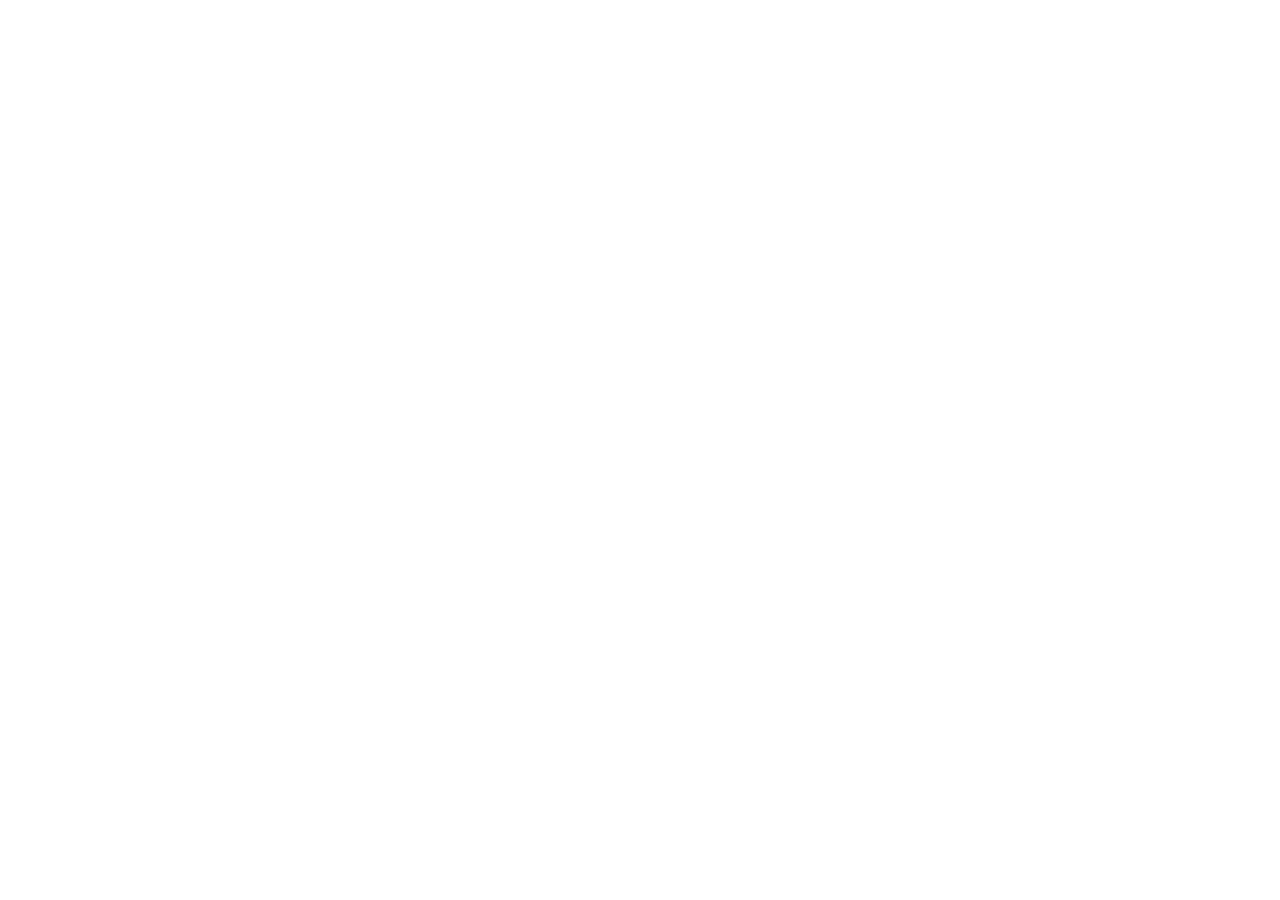
==== commit bc1b500a: "update portfolio build" ====
--- a/index.html
+++ b/index.html
@@ -4,12 +4,12 @@
     <meta charset="UTF-8" />
     <meta name="viewport" content="width=device-width, initial-scale=1.0, maximum-scale=1" />
     <title>Portfolio</title>
-    <link rel="icon" type="image/svg+xml" href="/favicon.svg" />
+    <link rel="icon" type="image/svg+xml" href="/tarekbadih.github.io/favicon.svg" />
     <link rel="preconnect" href="https://fonts.googleapis.com">
     <link rel="preconnect" href="https://fonts.gstatic.com" crossorigin>
     <link href="https://fonts.googleapis.com/css2?family=Inter:wght@400;500;600;700&display=swap" rel="stylesheet">
-    <script type="module" crossorigin src="/assets/index-BneH_5Zi.js"></script>
-    <link rel="stylesheet" crossorigin href="/assets/index-DicHIBTw.css">
+    <script type="module" crossorigin src="/tarekbadih.github.io/assets/index-DqD4UUvH.js"></script>
+    <link rel="stylesheet" crossorigin href="/tarekbadih.github.io/assets/index-DicHIBTw.css">
   </head>
   <body>
     <div id="root"></div>
